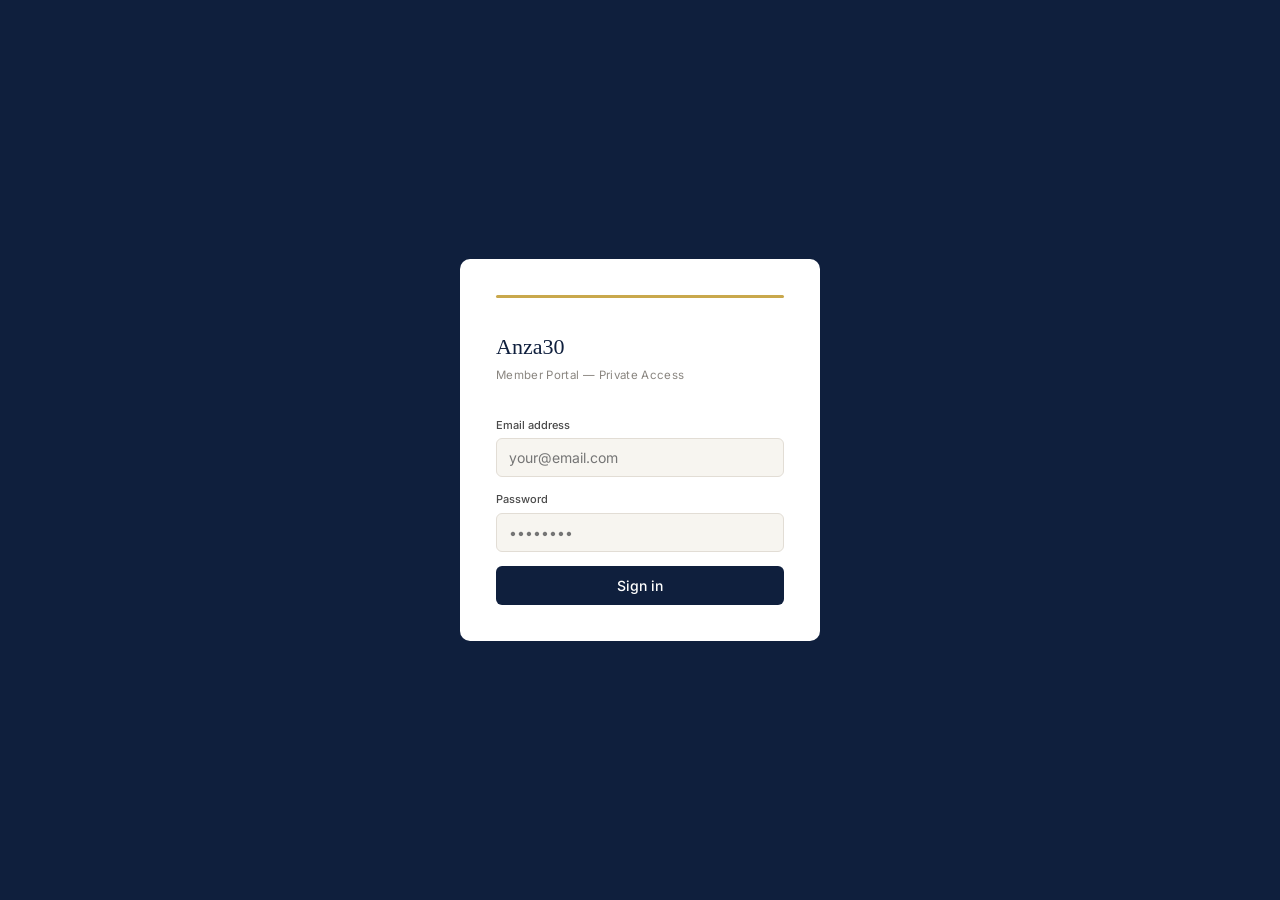
==== partnerportal/index.html @ 4557b326 "Create index.html" ====
<!DOCTYPE html>
<html lang="en">
<head>
<meta charset="UTF-8">
<meta name="viewport" content="width=device-width, initial-scale=1.0">
<title>Anza30</title>
<link rel="preconnect" href="https://fonts.googleapis.com">
<link href="https://fonts.googleapis.com/css2?family=Inter:wght@300;400;500;600&family=Georgia&display=swap" rel="stylesheet">
<style>
  :root {
    --navy: #0F1F3D; --navy-mid: #1A3460; --navy-light: #243D6E;
    --gold: #C9A84C; --gold-light: #F0E6C8;
    --off-white: #F7F5F0; --surface: #FFFFFF;
    --border: #E2DDD5; --border-strong: #C5BFB5;
    --text: #1A1A1A; --text-mid: #4A4A4A; --text-muted: #8A8680;
    --green: #2D6A4F; --green-bg: #EAF4EF;
    --red: #8B2020; --red-bg: #F9ECEC;
    --amber: #7A5C00; --amber-bg: #FBF4E0;
    --dead-bg: #F3F0F5; --dead: #5A3E6B;
    --sidebar-w: 220px;
    --radius: 10px;
  }
  *, *::before, *::after { box-sizing: border-box; margin: 0; padding: 0; }
  html { -webkit-text-size-adjust: 100%; }
  body { font-family: 'Inter', sans-serif; background: var(--off-white); color: var(--text); font-size: 13.5px; line-height: 1.5; min-height: 100vh; }

  /* LOGIN */
  #login-screen { position: fixed; inset: 0; background: var(--navy); display: flex; align-items: center; justify-content: center; z-index: 1000; padding: 20px; }
  .login-box { background: var(--surface); width: 100%; max-width: 360px; padding: 36px; border-radius: var(--radius); }
  .login-logo { font-family: 'Georgia', serif; font-size: 22px; color: var(--navy); margin-bottom: 4px; }
  .login-tagline { font-size: 11.5px; color: var(--text-muted); margin-bottom: 32px; letter-spacing: 0.03em; }
  .login-label { font-size: 11px; font-weight: 500; color: var(--text-mid); margin-bottom: 5px; display: block; }
  .login-input { width: 100%; padding: 10px 12px; border: 1px solid var(--border); background: var(--off-white); font-family: 'Inter', sans-serif; font-size: 14px; color: var(--text); margin-bottom: 14px; outline: none; border-radius: 6px; -webkit-appearance: none; }
  .login-input:focus { border-color: var(--navy); }
  .login-btn { width: 100%; padding: 11px; background: var(--navy); color: white; font-family: 'Inter', sans-serif; font-size: 14px; font-weight: 500; border: none; cursor: pointer; border-radius: 6px; -webkit-appearance: none; }
  .login-btn:disabled { opacity: 0.6; }
  .login-error { font-size: 12px; color: var(--red); margin-top: 10px; display: none; }
  .login-gold-bar { height: 3px; background: var(--gold); margin-bottom: 32px; border-radius: 2px; }
  #app { display: none; min-height: 100vh; }

  /* MOBILE TOGGLE */
  .mobile-menu-btn { display: none; background: none; border: none; cursor: pointer; padding: 6px; color: var(--navy); border-radius: 6px; -webkit-tap-highlight-color: transparent; }
  .mobile-overlay { display: none; position: fixed; inset: 0; background: rgba(0,0,0,0.45); z-index: 90; }
  .mobile-overlay.open { display: block; }

  /* SIDEBAR */
  .sidebar { position: fixed; top: 0; left: 0; bottom: 0; width: var(--sidebar-w); background: var(--navy); display: flex; flex-direction: column; z-index: 100; transition: transform 0.25s ease; overflow-y: auto; }
  .sidebar-brand { padding: 24px 20px 18px; border-bottom: 1px solid var(--navy-light); flex-shrink: 0; }
  .sidebar-brand-name { font-family: 'Georgia', serif; font-size: 18px; color: white; line-height: 1; }
  .sidebar-gold { height: 2px; background: var(--gold); margin: 10px 0 0; width: 28px; border-radius: 1px; }
  .sidebar-nav { flex: 1; padding: 12px 0; }
  .nav-section-label { font-size: 10px; font-weight: 500; color: rgba(255,255,255,0.3); padding: 10px 20px 5px; letter-spacing: 0.08em; }
  .nav-item { display: flex; align-items: center; gap: 10px; padding: 9px 20px; color: rgba(255,255,255,0.6); cursor: pointer; font-size: 13px; transition: all 0.1s; border-left: 2px solid transparent; -webkit-tap-highlight-color: transparent; }
  .nav-item:hover, .nav-item:active { color: white; background: rgba(255,255,255,0.06); }
  .nav-item.active { color: white; border-left-color: var(--gold); background: rgba(255,255,255,0.08); }
  .nav-badge { margin-left: auto; background: var(--gold); color: var(--navy); font-size: 10px; font-weight: 700; padding: 1px 6px; border-radius: 10px; }
  .sidebar-footer { padding: 14px 20px; border-top: 1px solid var(--navy-light); flex-shrink: 0; }
  .sidebar-user { font-weight: 500; color: rgba(255,255,255,0.7); margin-bottom: 2px; font-size: 12px; }
  .sidebar-since { font-size: 11px; color: rgba(255,255,255,0.3); }
  .sidebar-logout { font-size: 11px; color: rgba(255,255,255,0.3); cursor: pointer; margin-top: 8px; display: inline-block; -webkit-tap-highlight-color: transparent; }
  .sidebar-logout:hover { color: rgba(255,255,255,0.6); }

  /* MAIN */
  .main { margin-left: var(--sidebar-w); min-height: 100vh; display: flex; flex-direction: column; }
  .topbar { background: var(--surface); border-bottom: 1px solid var(--border); padding: 0 24px; height: 52px; display: flex; align-items: center; justify-content: space-between; position: sticky; top: 0; z-index: 50; }
  .topbar-left { display: flex; align-items: center; gap: 12px; }
  .topbar-title { font-size: 14px; font-weight: 500; color: var(--navy); }
  .topbar-pill { font-size: 11px; background: var(--gold-light); color: var(--amber); padding: 3px 10px; font-weight: 500; border-radius: 20px; white-space: nowrap; }
  .content { padding: 24px; flex: 1; max-width: 980px; width: 100%; }

  /* PAGES */
  .page { display: none; }
  .page.active { display: block; }
  .page-heading { font-family: 'Georgia', serif; font-size: 22px; color: var(--navy); margin-bottom: 4px; font-weight: normal; }
  .page-sub { font-size: 12px; color: var(--text-muted); margin-bottom: 22px; }
  .section-label { font-size: 11px; font-weight: 500; color: var(--text-muted); letter-spacing: 0.06em; margin-bottom: 12px; padding-bottom: 8px; border-bottom: 1px solid var(--border); }

  /* STAT GRID */
  .stat-grid { display: grid; grid-template-columns: repeat(4,1fr); gap: 1px; background: var(--border); border: 1px solid var(--border); border-radius: var(--radius); overflow: hidden; margin-bottom: 24px; }
  .stat-cell { background: var(--surface); padding: 14px 16px; }
  .stat-label { font-size: 10px; color: var(--text-muted); margin-bottom: 5px; }
  .stat-value { font-size: 20px; font-weight: 300; color: var(--navy); font-family: 'Georgia', serif; }
  .stat-value.gold { color: var(--gold); }
  .stat-value.green { color: var(--green); }

  /* ANNOUNCE */
  .announce-bar { background: var(--gold-light); border-left: 3px solid var(--gold); padding: 12px 16px; margin-bottom: 20px; display: flex; gap: 10px; align-items: flex-start; border-radius: 0 8px 8px 0; }
  .announce-dot { width: 6px; height: 6px; border-radius: 50%; background: var(--gold); flex-shrink: 0; margin-top: 5px; }
  .announce-title { font-weight: 500; font-size: 13px; color: var(--amber); }
  .announce-body { font-size: 12px; color: var(--amber); opacity: 0.85; margin-top: 2px; }

  /* DEAL CARDS */
  .deal-card { background: var(--surface); border: 1px solid var(--border); margin-bottom: 8px; border-radius: var(--radius); overflow: hidden; }
  .deal-card-header { padding: 14px 16px; display: flex; align-items: center; gap: 14px; cursor: pointer; -webkit-tap-highlight-color: transparent; }
  .deal-card-header:hover { background: var(--off-white); }
  .deal-sector-tag { font-size: 10px; font-weight: 500; background: var(--off-white); color: var(--text-muted); padding: 2px 8px; margin-bottom: 4px; display: inline-block; letter-spacing: 0.04em; border-radius: 4px; }
  .deal-name { font-family: 'Georgia', serif; font-size: 14px; color: var(--navy); margin-bottom: 2px; }
  .deal-meta { font-size: 11px; color: var(--text-muted); }
  .deal-right { margin-left: auto; display: flex; align-items: center; gap: 10px; flex-shrink: 0; }
  .deadline-tag { font-size: 11px; color: var(--amber); font-weight: 500; white-space: nowrap; }
  .status-dot { display: inline-flex; align-items: center; gap: 5px; font-size: 11px; font-weight: 500; white-space: nowrap; }
  .status-dot::before { content: ''; width: 6px; height: 6px; border-radius: 50%; display: inline-block; }
  .status-dot.open { color: var(--green); }
  .status-dot.open::before { background: var(--green); }

  /* VOTE STRIP */
  .vote-strip { padding: 8px 16px; background: var(--off-white); border-top: 1px solid var(--border); display: flex; align-items: center; gap: 12px; flex-wrap: wrap; }
  .vote-strip-verdict { display: flex; flex-direction: column; gap: 2px; flex-shrink: 0; min-width: 60px; }
  .vs-label { font-size: 11px; font-weight: 400; color: var(--text-muted); }
  .vs-label.active-green { font-weight: 700; color: var(--green); }
  .vs-label.active-red { font-weight: 700; color: var(--red); }
  .vote-strip-bar-wrap { flex: 1; min-width: 80px; }
  .vote-strip-track { height: 4px; background: var(--border); position: relative; border-radius: 2px; }
  .vote-strip-fill { position: absolute; left: 0; top: 0; bottom: 0; border-radius: 2px; }
  .vote-strip-threshold { position: absolute; top: -4px; bottom: -4px; width: 1.5px; background: var(--navy); opacity: 0.2; }
  .vote-strip-pct { font-size: 14px; font-weight: 600; font-family: 'Georgia', serif; white-space: nowrap; flex-shrink: 0; }
  .vote-strip-quorum { font-size: 11px; color: var(--text-muted); white-space: nowrap; flex-shrink: 0; text-align: right; }
  .qs-label { display: block; margin-bottom: 1px; }
  .qs-val { font-weight: 600; }

  /* DEAL EXPAND */
  .deal-expand { background: var(--off-white); border-top: 1px solid var(--border); max-height: 0; overflow: hidden; transition: max-height 0.3s ease; }
  .deal-expand.open { max-height: 900px; }
  .deal-expand-inner { padding: 16px; }
  .deal-expand-grid { display: grid; grid-template-columns: repeat(2,1fr); gap: 12px; margin-bottom: 14px; }
  .deal-field-label { font-size: 10px; color: var(--text-muted); margin-bottom: 3px; }
  .deal-field-value { font-size: 12.5px; font-weight: 500; color: var(--navy); }

  /* INLINE VOTE */
  .inline-vote { background: var(--surface); border: 1px solid var(--border); border-radius: 8px; padding: 14px 16px; margin-bottom: 12px; }
  .inline-vote-title { font-size: 11px; font-weight: 500; color: var(--text-muted); margin-bottom: 10px; }
  .vblocks { display: flex; gap: 2px; margin-bottom: 12px; }
  .vblock { flex: 1; padding: 8px 4px; text-align: center; background: var(--off-white); border-radius: 6px; }
  .vblock-num { font-family: 'Georgia', serif; font-size: 20px; font-weight: normal; line-height: 1; margin-bottom: 3px; }
  .vblock-num.invest { color: var(--green); }
  .vblock-num.pass { color: var(--red); }
  .vblock-num.abstain { color: var(--text-muted); }
  .vblock-label { font-size: 10px; color: var(--text-muted); }
  .prog-row { display: flex; align-items: center; gap: 8px; margin-bottom: 5px; }
  .prog-label { font-size: 11px; color: var(--text-muted); width: 44px; }
  .prog-track { flex: 1; height: 3px; background: var(--border); border-radius: 2px; }
  .prog-fill { height: 100%; border-radius: 2px; }
  .prog-fill.i { background: var(--green); }
  .prog-fill.p { background: var(--red); }
  .prog-fill.a { background: var(--border-strong); }
  .prog-pct { font-size: 11px; color: var(--text-mid); width: 30px; text-align: right; }
  .quorum-bar { margin-top: 10px; padding: 8px 12px; font-size: 11.5px; font-weight: 500; border-radius: 6px; }
  .quorum-bar.pass { background: var(--green-bg); color: var(--green); }
  .quorum-bar.fail { background: var(--amber-bg); color: var(--amber); }

  /* BUTTONS */
  .deal-actions { display: flex; gap: 8px; flex-wrap: wrap; }
  .btn { padding: 8px 16px; font-family: 'Inter', sans-serif; font-size: 12px; font-weight: 500; cursor: pointer; border: none; transition: opacity 0.15s; text-decoration: none; display: inline-flex; align-items: center; border-radius: 6px; -webkit-tap-highlight-color: transparent; }
  .btn:hover { opacity: 0.82; }
  .btn-primary { background: var(--navy); color: white; }
  .btn-gold { background: var(--gold); color: var(--navy); }
  .btn-outline { background: transparent; color: var(--navy); border: 1px solid var(--border-strong); }
  .btn-sm { padding: 5px 10px; font-size: 11px; }

  /* DATA TABLE */
  .table-wrap { overflow-x: auto; -webkit-overflow-scrolling: touch; border-radius: var(--radius); }
  .data-table { width: 100%; border-collapse: collapse; background: var(--surface); }
  .data-table th { text-align: left; font-size: 10px; font-weight: 500; color: var(--text-muted); padding: 10px 12px; border-bottom: 2px solid var(--navy); white-space: nowrap; }
  .data-table td { padding: 10px 12px; border-bottom: 1px solid var(--border); font-size: 12px; color: var(--text); vertical-align: middle; }
  .data-table tr:last-child td { border-bottom: none; }
  .data-table tr:hover td { background: var(--off-white); }
  .data-table .num { font-family: 'Georgia', serif; }
  .tag { display: inline-block; font-size: 10px; font-weight: 500; padding: 2px 8px; border-radius: 20px; }
  .tag-active { background: var(--green-bg); color: var(--green); }
  .tag-exited { background: var(--off-white); color: var(--text-muted); }
  .tag-dead { background: var(--dead-bg); color: var(--dead); }
  .tag-invested { background: var(--green-bg); color: var(--green); }
  .tag-passed { background: var(--off-white); color: var(--text-muted); }

  /* PORTFOLIO */
  .port-grid { display: flex; flex-direction: column; gap: 10px; }
  .port-card { background: var(--surface); border: 1px solid var(--border); border-radius: var(--radius); overflow: hidden; }
  .port-card-header { padding: 16px 20px 12px; display: flex; align-items: flex-start; gap: 14px; border-bottom: 1px solid var(--border); }
  .port-logo { width: 40px; height: 40px; border-radius: 8px; border: 1px solid var(--border); overflow: hidden; display: flex; align-items: center; justify-content: center; flex-shrink: 0; background: var(--off-white); }
  .port-logo img { width: 100%; height: 100%; object-fit: contain; }
  .port-logo-fallback { font-family: 'Georgia', serif; font-size: 15px; color: var(--navy); }
  .port-header-info { flex: 1; min-width: 0; }
  .port-company-name { font-family: 'Georgia', serif; font-size: 16px; color: var(--navy); margin-bottom: 2px; font-weight: normal; }
  .port-company-sub { font-size: 11px; color: var(--text-muted); }
  .port-header-right { text-align: right; flex-shrink: 0; }
  .port-moic { font-family: 'Georgia', serif; font-size: 20px; color: var(--green); line-height: 1; margin-bottom: 2px; }
  .port-moic-label { font-size: 10px; color: var(--text-muted); }
  .port-metrics { display: grid; grid-template-columns: repeat(4,1fr); gap: 1px; background: var(--border); border-bottom: 1px solid var(--border); }
  .port-metric { background: var(--surface); padding: 10px 14px; }
  .port-metric-label { font-size: 10px; color: var(--text-muted); margin-bottom: 3px; }
  .port-metric-value { font-size: 13px; font-weight: 500; color: var(--navy); font-family: 'Georgia', serif; }
  .port-metric-value.pos { color: var(--green); }
  .port-update { padding: 10px 20px; font-size: 12px; color: var(--text-mid); line-height: 1.6; display: flex; align-items: center; justify-content: space-between; gap: 12px; flex-wrap: wrap; }
  .port-update-text strong { color: var(--navy); font-size: 11px; letter-spacing: 0.04em; margin-right: 6px; }
  .port-docs { padding: 8px 20px 12px; display: flex; gap: 8px; flex-wrap: wrap; border-top: 1px solid var(--border); }

  /* ARCHIVE */
  .arch-month-label { font-size: 11px; font-weight: 500; color: var(--text-muted); letter-spacing: 0.05em; padding: 10px 0 6px; margin-top: 18px; border-bottom: 1px solid var(--border); margin-bottom: 6px; }
  .arch-month-label:first-child { margin-top: 0; }

  /* ── PARTNERS ── */
  .p-sort-bar { display: flex; align-items: center; gap: 8px; margin-bottom: 16px; flex-wrap: wrap; }
  .p-sort-label { font-size: 12px; color: var(--text-muted); margin-right: 2px; }
  .p-sort-btn { font-size: 12px; padding: 5px 16px; border-radius: 20px; border: 1px solid var(--border-strong); background: var(--surface); color: var(--text-muted); cursor: pointer; transition: all 0.12s; font-family: 'Inter', sans-serif; }
  .p-sort-btn.on { background: var(--navy); color: var(--gold); border-color: var(--navy); font-weight: 500; }
  .p-grid { display: grid; grid-template-columns: repeat(3,1fr); gap: 8px; }
  .p-card { background: var(--surface); border: 1px solid var(--border); border-radius: var(--radius); padding: 16px 14px; cursor: pointer; transition: border-color 0.12s; }
  .p-card:hover { border-color: var(--border-strong); }
  .p-card.open { border-color: var(--navy); }
  .p-ini { width: 36px; height: 36px; border-radius: 8px; background: var(--navy); color: var(--gold); font-size: 12px; font-weight: 500; display: flex; align-items: center; justify-content: center; margin-bottom: 10px; font-family: 'Georgia', serif; }
  .p-name { font-size: 13px; font-weight: 600; color: var(--navy); line-height: 1.25; margin-bottom: 3px; font-family: 'Georgia', serif; }
  .p-loc { font-size: 11px; color: var(--text-muted); margin-bottom: 4px; }
  .p-bg { font-size: 11px; color: var(--text-mid); line-height: 1.35; display: -webkit-box; -webkit-line-clamp: 2; -webkit-box-orient: vertical; overflow: hidden; }
  .p-detail { display: none; margin-top: 12px; padding-top: 12px; border-top: 1px solid var(--border); }
  .p-card.open .p-detail { display: block; }
  .p-row { display: flex; gap: 8px; margin-bottom: 5px; align-items: baseline; }
  .p-dlabel { font-size: 10.5px; color: var(--text-muted); min-width: 62px; flex-shrink: 0; }
  .p-dval { font-size: 12px; color: var(--text-mid); word-break: break-word; }
  .p-dval a { color: var(--navy); text-decoration: none; }
  .p-dval a:hover { text-decoration: underline; }
  .partners-grid { display: grid; grid-template-columns: repeat(3,1fr); gap: 10px; }
  .partner-card {
    background: var(--surface);
    border: 1px solid var(--border);
    border-radius: var(--radius);
    padding: 16px;
    cursor: pointer;
    transition: border-color 0.15s, box-shadow 0.15s;
    -webkit-tap-highlight-color: transparent;
    position: relative;
  }
  .partner-card:hover { border-color: var(--border-strong); box-shadow: 0 2px 8px rgba(0,0,0,0.06); }
  .partner-card-initials {
    width: 36px; height: 36px; border-radius: 8px;
    background: var(--navy); color: white;
    font-family: 'Georgia', serif; font-size: 13px;
    display: flex; align-items: center; justify-content: center;
    margin-bottom: 10px;
  }
  .partner-card-name { font-size: 12.5px; font-weight: 600; color: var(--navy); margin-bottom: 3px; font-family: 'Georgia', serif; line-height: 1.2; }
  .partner-card-location { font-size: 11px; color: var(--text-muted); margin-bottom: 4px; }
  .partner-card-bg { font-size: 11px; color: var(--text-mid); line-height: 1.4; display: -webkit-box; -webkit-line-clamp: 2; -webkit-box-orient: vertical; overflow: hidden; }

  /* Partner modal overlay */
  .partner-modal-overlay {
    display: none; position: fixed; inset: 0;
    background: rgba(0,0,0,0.5); z-index: 200;
    align-items: center; justify-content: center;
    padding: 20px;
  }
  .partner-modal-overlay.open { display: flex; }
  .partner-modal {
    background: var(--surface);
    border-radius: 14px;
    width: 100%; max-width: 440px;
    max-height: 90vh; overflow-y: auto;
    box-shadow: 0 20px 60px rgba(0,0,0,0.25);
    animation: modalIn 0.2s ease;
  }
  @keyframes modalIn {
    from { opacity: 0; transform: scale(0.95) translateY(10px); }
    to   { opacity: 1; transform: scale(1) translateY(0); }
  }
  .partner-modal-header {
    padding: 20px 20px 16px;
    border-bottom: 1px solid var(--border);
    display: flex; align-items: flex-start; justify-content: space-between; gap: 12px;
  }
  .partner-modal-initials {
    width: 44px; height: 44px; border-radius: 10px;
    background: var(--navy); color: white;
    font-family: 'Georgia', serif; font-size: 16px;
    display: flex; align-items: center; justify-content: center;
    flex-shrink: 0;
  }
  .partner-modal-name { font-family: 'Georgia', serif; font-size: 18px; color: var(--navy); margin-bottom: 2px; font-weight: normal; }
  .partner-modal-sub { font-size: 12px; color: var(--text-muted); }
  .partner-modal-close {
    width: 30px; height: 30px; border-radius: 50%;
    background: var(--off-white); border: none; cursor: pointer;
    font-size: 16px; color: var(--text-muted);
    display: flex; align-items: center; justify-content: center;
    flex-shrink: 0; -webkit-tap-highlight-color: transparent;
  }
  .partner-modal-body { padding: 16px 20px; display: flex; flex-direction: column; gap: 10px; }
  .partner-modal-field { display: flex; gap: 10px; align-items: flex-start; }
  .partner-modal-label { font-size: 10.5px; color: var(--text-muted); min-width: 80px; padding-top: 1px; }
  .partner-modal-value { font-size: 13px; color: var(--text-mid); flex: 1; word-break: break-word; }

  /* FINANCES */
  .fin-summary { display: grid; grid-template-columns: repeat(2,1fr); gap: 1px; background: var(--border); border: 1px solid var(--border); border-radius: var(--radius); overflow: hidden; margin-bottom: 20px; }
  .fin-cell { background: var(--surface); padding: 14px 18px; display: flex; justify-content: space-between; align-items: baseline; }
  .fin-cell-label { font-size: 12px; color: var(--text-muted); }
  .fin-cell-value { font-family: 'Georgia', serif; font-size: 17px; color: var(--navy); }

  /* KNOWLEDGE HUB */
  .kb-filters { display: flex; gap: 8px; flex-wrap: wrap; margin-bottom: 16px; }
  .kb-filter-btn {
    padding: 5px 14px; font-family: 'Inter', sans-serif; font-size: 12px;
    border: 1px solid var(--border); background: var(--surface);
    color: var(--text-muted); border-radius: 20px; cursor: pointer;
    transition: all 0.15s; -webkit-tap-highlight-color: transparent;
  }
  .kb-filter-btn.active { background: var(--navy); color: white; border-color: var(--navy); }
  .kb-grid { display: grid; grid-template-columns: repeat(3,1fr); gap: 10px; }
  .kb-card {
    background: var(--surface); border: 1px solid var(--border);
    border-radius: var(--radius); overflow: hidden;
    text-decoration: none; display: flex; flex-direction: column;
    transition: border-color 0.15s, box-shadow 0.15s;
  }
  .kb-card:hover { border-color: var(--border-strong); box-shadow: 0 2px 8px rgba(0,0,0,0.06); }
  .kb-card-body { padding: 14px 16px; flex: 1; }
  .kb-card-type { font-size: 10px; font-weight: 600; color: var(--text-muted); letter-spacing: 0.06em; margin-bottom: 6px; }
  .kb-card-title { font-size: 13px; font-weight: 500; color: var(--navy); line-height: 1.35; margin-bottom: 6px; }
  .kb-card-desc { font-size: 11.5px; color: var(--text-muted); line-height: 1.45; display: -webkit-box; -webkit-line-clamp: 3; -webkit-box-orient: vertical; overflow: hidden; }
  .kb-card-footer { padding: 8px 16px; border-top: 1px solid var(--border); display: flex; align-items: center; justify-content: space-between; }
  .kb-card-date { font-size: 10.5px; color: var(--text-muted); }
  .kb-card-arrow { font-size: 14px; color: var(--navy); }
  .kb-type-pill { display: inline-block; font-size: 10px; font-weight: 500; padding: 1px 7px; border-radius: 20px; margin-bottom: 8px; }
  .kb-type-Article { background: #E8EFF8; color: #1B3A6B; }
  .kb-type-Podcast { background: #F0E6C8; color: #7A5C00; }
  .kb-type-Tool    { background: #EAF4EF; color: #2D6A4F; }
  .kb-type-Video   { background: #F9ECEC; color: #8B2020; }
  .kb-type-Report  { background: #F3F0F5; color: #5A3E6B; }
  .kb-type-Screenshot { background: #E8EFF8; color: #1B3A6B; }
  .kb-empty { font-size: 12px; color: var(--text-muted); padding: 20px 0; }

  /* MISC */
  .note-block { background: var(--amber-bg); border-left: 3px solid var(--gold); padding: 10px 14px; font-size: 12px; color: var(--amber); margin-bottom: 16px; border-radius: 0 6px 6px 0; }
  .sheet-embed-label { font-size: 10.5px; color: var(--text-muted); margin-bottom: 8px; display: flex; align-items: center; gap: 6px; }
  .live-dot { width: 5px; height: 5px; border-radius: 50%; background: var(--green); display: inline-block; }
  hr.divider { border: none; border-top: 1px solid var(--border); margin: 20px 0; }

  /* RESPONSIVE */
  @media (max-width: 900px) {
    .partners-grid { grid-template-columns: repeat(2,1fr); }
    .p-grid { grid-template-columns: repeat(2,1fr); }
    .kb-grid { grid-template-columns: repeat(2,1fr); }
  }
  @media (max-width: 768px) {
    :root { --sidebar-w: 0px; }
    .sidebar { transform: translateX(-220px); width: 220px; }
    .sidebar.open { transform: translateX(0); }
    .main { margin-left: 0; }
    .mobile-menu-btn { display: flex; }
    .stat-grid { grid-template-columns: repeat(2,1fr); }
    .deal-expand-grid { grid-template-columns: 1fr; }
    .port-metrics { grid-template-columns: repeat(2,1fr); }
    .fin-summary { grid-template-columns: 1fr; }
    .partners-grid { grid-template-columns: repeat(2,1fr); }
    .p-grid { grid-template-columns: repeat(2,1fr); }
    .kb-grid { grid-template-columns: repeat(2,1fr); }
    .content { padding: 16px; }
    .topbar { padding: 0 16px; }
    .deal-right { flex-direction: column; align-items: flex-end; gap: 4px; }
    .port-card-header { gap: 10px; }
  }
  @media (max-width: 480px) {
    .stat-grid { grid-template-columns: repeat(2,1fr); }
    .partners-grid { grid-template-columns: 1fr; }
    .p-grid { grid-template-columns: 1fr; }
    .kb-grid { grid-template-columns: 1fr; }
    .deal-actions { flex-direction: column; }
    .deal-actions .btn { text-align: center; justify-content: center; }
    .partner-modal { max-width: 100%; margin: 0; border-radius: 14px 14px 0 0; }
    .partner-modal-overlay { align-items: flex-end; padding: 0; }
    .vblocks { gap: 1px; }
  }
</style>
</head>
<body>

<!-- LOGIN -->
<div id="login-screen">
  <div class="login-box">
    <div class="login-gold-bar"></div>
    <div class="login-logo">Anza30</div>
    <div class="login-tagline">Member Portal — Private Access</div>
    <label class="login-label">Email address</label>
    <input class="login-input" id="login-email" type="email" placeholder="your@email.com" autocomplete="email">
    <label class="login-label">Password</label>
    <input class="login-input" id="login-pass" type="password" placeholder="••••••••" autocomplete="current-password">
    <button class="login-btn" onclick="doLogin()">Sign in</button>
    <div class="login-error" id="login-error">Incorrect email or password.</div>
  </div>
</div>

<!-- APP -->
<div id="app">
  <div class="mobile-overlay" id="mobile-overlay" onclick="toggleSidebar()"></div>
  <nav class="sidebar" id="sidebar">
    <div class="sidebar-brand">
      <div class="sidebar-brand-name">anza30</div>
      <div class="sidebar-gold"></div>
    </div>
    <div class="sidebar-nav">
      <div class="nav-section-label">Overview</div>
      <div class="nav-item active" onclick="showPage('home',this)">
        <svg width="14" height="14" viewBox="0 0 16 16" fill="currentColor"><path d="M8 1.5L1 7h2v7h4v-4h2v4h4V7h2L8 1.5z"/></svg>
        Home
      </div>
      <div class="nav-section-label">Deals</div>
      <div class="nav-item" onclick="showPage('deals',this)">
        <svg width="14" height="14" viewBox="0 0 16 16" fill="currentColor"><path d="M2 2h12v12H2V2zm1 1v10h10V3H3zm2 2h6v1H5V5zm0 2h6v1H5V7zm0 2h4v1H5V9z"/></svg>
        Live Deals
        <span class="nav-badge"></span>
      </div>
      <div class="nav-item" onclick="showPage('archive',this)">
        <svg width="14" height="14" viewBox="0 0 16 16" fill="currentColor"><path d="M2 3h12v2H2V3zm1 3h10v8H3V6zm2 2v1h6V8H5zm0 2v1h4v-1H5z"/></svg>
        Archive
      </div>
      <div class="nav-section-label">Fund</div>
      <div class="nav-item" onclick="showPage('portfolio',this)">
        <svg width="14" height="14" viewBox="0 0 16 16" fill="currentColor"><path d="M1 11l4-4 3 3 4-5 3 2v4H1v-1zm0-8h14v1H1V3z"/></svg>
        Portfolio
      </div>

      <div class="nav-item" onclick="showPage('partners',this)">
        <svg width="14" height="14" viewBox="0 0 16 16" fill="currentColor"><path d="M8 8a3 3 0 100-6 3 3 0 000 6zm-5 6s-1 0-1-1 1-4 6-4 6 3 6 4-1 1-1 1H3z"/></svg>
        Partners
      </div>

      <div class="nav-section-label">Resources</div>
      <div class="nav-item" onclick="showPage('knowledge',this)">
        <svg width="14" height="14" viewBox="0 0 16 16" fill="currentColor"><path d="M2 2h12v1H2V2zm0 3h12v1H2V5zm0 3h8v1H2V8zm0 3h10v1H2v-1zM11 8l4 3-4 3V8z"/></svg>
        Knowledge Hub
      </div>
    </div>
    <div class="sidebar-footer">
      <div class="sidebar-user" id="sidebar-username">—</div>
      <div class="sidebar-since">Partner since 2026</div>
      <span class="sidebar-logout" onclick="doLogout()">Sign out</span>
    </div>
  </nav>

  <div class="main">
    <div class="topbar">
      <div class="topbar-left">
        <button class="mobile-menu-btn" onclick="toggleSidebar()" aria-label="Menu">
          <svg width="20" height="20" viewBox="0 0 20 20" fill="currentColor"><rect y="3" width="20" height="2"/><rect y="9" width="20" height="2"/><rect y="15" width="20" height="2"/></svg>
        </button>
        <div class="topbar-title" id="topbar-title">Home</div>
      </div>
      <span class="topbar-pill" id="topbar-pill">— votes open</span>
    </div>

    <div class="content">

      <!-- HOME -->
      <div class="page active" id="page-home">
        <div class="page-heading">Welcome back</div>
        <div class="page-sub" id="home-sub">anza30</div>

        <div class="stat-grid">
          <div class="stat-cell"><div class="stat-label">Active deals</div><div class="stat-value gold" id="stat-active-deals">—</div></div>
          <div class="stat-cell"><div class="stat-label">Portfolio companies</div><div class="stat-value" id="stat-portfolio-count">—</div></div>
          <div class="stat-cell"><div class="stat-label">Capital deployed</div><div class="stat-value" id="stat-capital">—</div></div>
          <div class="stat-cell"><div class="stat-label">Portfolio MOIC</div><div class="stat-value green" id="stat-moic">—</div></div>
        </div>

        <div class="section-label">Open votes</div>
        <div id="home-deals-container">
          <div style="font-size:12px;color:var(--text-muted);padding:16px 0;">Loading deals...</div>
        </div>
      </div>

      <!-- LIVE DEALS -->
      <div class="page" id="page-deals">
        <div class="page-heading">Live Deals</div>
        <div class="page-sub">Active opportunities under review · expand each deal to vote</div>

        <div style="background:var(--surface);border:1px solid var(--border);border-radius:var(--radius);padding:14px 18px;margin-bottom:20px;">
          <div style="font-size:11px;font-weight:500;color:var(--text-muted);letter-spacing:0.05em;margin-bottom:10px;">DEAL INTAKE PROCESS</div>
          <div style="display:flex;align-items:center;gap:10px;flex-wrap:wrap;">
            <a href="REPLACE_WITH_QUALIFYING_QUESTIONNAIRE_URL" target="_blank" class="btn btn-primary">
              Step 1 — Qualifying questionnaire
            </a>
            <div style="display:flex;align-items:center;gap:6px;color:var(--text-muted);font-size:12px;flex-shrink:0;">
              <svg width="16" height="16" viewBox="0 0 16 16" fill="currentColor" style="flex-shrink:0"><path d="M6 3l5 5-5 5V3z"/></svg>
              Must pass Step 1 to proceed
              <svg width="16" height="16" viewBox="0 0 16 16" fill="currentColor" style="flex-shrink:0"><path d="M6 3l5 5-5 5V3z"/></svg>
            </div>
            <a href="https://tally.so/r/VLr2EE" target="_blank" class="btn btn-outline">
              Step 2 — Due Diligence questionnaire
            </a>
          </div>
          <div style="font-size:11px;color:var(--text-muted);margin-top:8px;">Both can be submitted simultaneously — Step 2 is only reviewed if Step 1 is approved.</div>
        </div>

        <div class="note-block">
          Deal materials are stored in Google Drive. Use the Pitch Deck and DD Report buttons to open each file directly — you'll need your club Gmail. All deal discussion happens on WhatsApp.
        </div>
        <div class="section-label">Currently voting</div>
        <div id="deals-page-container">
          <div style="font-size:12px;color:var(--text-muted);padding:16px 0;">Loading deals...</div>
        </div>
      </div>

      <!-- ARCHIVE -->
      <div class="page" id="page-archive">
        <div class="page-heading">Deal Archive</div>
        <div class="page-sub">All reviewed deals · voting summary · materials in Drive</div>
        <div id="archive-container">
          <div style="font-size:12px;color:var(--text-muted);padding:16px 0;">Loading archive...</div>
        </div>
      </div>

      <!-- PORTFOLIO -->
      <div class="page" id="page-portfolio">
        <div style="display:flex;align-items:flex-start;justify-content:space-between;margin-bottom:4px;flex-wrap:wrap;gap:10px;">
          <div class="page-heading">Portfolio</div>
          <a href="https://docs.google.com/spreadsheets/d/1CHjFlxosvtSI1OLWdD8tnXp_VWDxS7GwU8ePvgExtFk/edit#gid=0" target="_blank" class="btn btn-outline" style="margin-top:4px;">Finances ↗</a>
        </div>
        <div class="page-sub">Active investments · NAV and MOIC are manager estimates, not marked valuations</div>
        <div id="portfolio-container">
          <div style="font-size:12px;color:var(--text-muted);padding:16px 0;">Loading portfolio...</div>
        </div>
      </div>

      <!-- FINANCES -->

      <!-- PARTNERS -->
      <!-- PARTNER MODAL -->
      <div class="partner-modal-overlay" id="partner-modal-overlay" onclick="closePartnerModal(event)">
        <div class="partner-modal" id="partner-modal">
          <div class="partner-modal-header">
            <div style="display:flex;gap:12px;align-items:flex-start;flex:1;">
              <div class="partner-modal-initials" id="modal-initials">—</div>
              <div>
                <div class="partner-modal-name" id="modal-name">—</div>
                <div class="partner-modal-sub" id="modal-sub">—</div>
              </div>
            </div>
            <button class="partner-modal-close" onclick="closePartnerModal()">✕</button>
          </div>
          <div class="partner-modal-body" id="modal-body"></div>
        </div>
      </div>

      <div class="page" id="page-partners">
        <div class="page-heading">Partners</div>
        <div class="page-sub" id="partners-sub">anza30 · founded 2026</div>
        <div class="p-sort-bar">
          <span class="p-sort-label">Sort by</span>
          <button class="p-sort-btn on" id="psort-name" onclick="sortPartners('name',this)">Name</button>
          <button class="p-sort-btn" id="psort-city" onclick="sortPartners('city',this)">City</button>
        </div>
        <div class="p-grid" id="partners-grid"></div>
      </div>

      <!-- KNOWLEDGE HUB -->
      <div class="page" id="page-knowledge">
        <div class="page-heading">Knowledge Hub</div>
        <div class="page-sub">Curated resources · articles, podcasts, tools and inspiration</div>
        <div class="kb-filters" id="kb-filters">
          <button class="kb-filter-btn active" onclick="filterKB('All',this)">All</button>
        </div>
        <div class="kb-grid" id="kb-grid">
          <div class="kb-empty">Loading resources...</div>
        </div>
      </div>

    </div>
  </div>
</div>

<script>
// ══════════════════════════════════════════════
// APPS SCRIPT ENDPOINTS
// ══════════════════════════════════════════════
const APPS_SCRIPT_URL   = 'https://script.google.com/macros/s/AKfycbzhxccXLFnjVjuSUudqC2e98AzMswCbnm4ZbQRC9hjJasfheWT9-32I9LDwP4D12w5_/exec';
const PORTFOLIO_URL     = 'https://script.google.com/macros/s/AKfycby8QLZ01uvFXcMBKjo7jAHAoHPjOlSl01UGl6-DF4ZPSNmQelRk53HST1ZPc8VLyC_Ecw/exec';
const DIRECTORY_URL     = 'https://script.google.com/macros/s/AKfycbyclOZjOdBr-Ot7g81_TnxqnkO-Cb2FgoP_jMx4zkiIAUD7CGpUG_rozHnEhE-ei-POXQ/exec';

// Partners count comes from the Directory sheet (rows with an Email). No hardcoded number.
function totalPartners() { return PARTNERS.filter(p => p['Email']).length; }
const QUORUM_PCT     = 0.5;
const PASS_PCT       = 0.66;

// ══════════════════════════════════════════════
// STATE
// ══════════════════════════════════════════════
let currentUser = null;   // full partner object from Sheet
let PARTNERS    = [];     // all partners loaded from Directory Sheet
let DEALS       = [];

// ══════════════════════════════════════════════
// NAME HELPERS
// ══════════════════════════════════════════════
const DISPLAY_NAMES = {
  'oscar.toca@gmail.com':          'Oscar de Toca',
  'jaimedeartinano@gmail.com':     'Jaime de Artiñano',
  'alvartingut@gmail.com':         'Álvaro de Artiñano',
  'ivanderamon@theconvexity.com':  'Ivan de Ramon',
  'nachovazquezn@gmail.com':       'Nacho Vázquez',
  'ngalianaruizdeadana@gmail.com': 'Nacho Galiana',
  'quiquevives1999@gmail.com':         'Quique Vives',
  'ad4026@columbia.edu':           'Alex de Diego',
};

function shortName(p) {
  // p is a Sheet row object: {Email, FirstName, LastName, ...}
  const email = (p['Email'] || '').toLowerCase();
  if (DISPLAY_NAMES[email]) return DISPLAY_NAMES[email];
  const first = p['FirstName'] || '';
  const last  = (p['LastName'] || '').split(' ');
  if (['de','del'].includes((last[0] || '').toLowerCase()) && last[1]) {
    return first + ' ' + last[0] + ' ' + last[1];
  }
  return first + ' ' + (last[0] || '');
}

// ══════════════════════════════════════════════
// LOGIN — authenticates against Directory Sheet
// ══════════════════════════════════════════════
async function doLogin() {
  const emailInput = document.getElementById('login-email').value.trim().toLowerCase();
  const passInput  = document.getElementById('login-pass').value;
  const btn        = document.querySelector('.login-btn');
  const err        = document.getElementById('login-error');

  btn.textContent = 'Signing in...';
  btn.disabled = true;
  err.style.display = 'none';

  try {
    // Credentials are checked inside the Directory Apps Script. The browser never receives passwords.
    const res  = await fetch(DIRECTORY_URL, {
      method: 'POST',
      body: JSON.stringify({ email: emailInput, pass: passInput })
    });
    const json = await res.json();

    if (json.ok) {
      currentUser = json.user;
      PARTNERS    = json.data || [];
      try { sessionStorage.setItem('anza30-session', JSON.stringify({ user: currentUser, partners: PARTNERS })); } catch(e) {}
      showApp();
    } else {
      err.style.display = 'block';
      err.textContent = 'Incorrect email or password.';
      setTimeout(() => err.style.display = 'none', 3000);
    }
  } catch(e) {
    err.style.display = 'block';
    err.textContent = 'Could not connect. Check your internet connection.';
    setTimeout(() => err.style.display = 'none', 4000);
    console.warn('Login error:', e);
  }

  btn.textContent = 'Sign in';
  btn.disabled = false;
}

function showApp() {
  document.getElementById('login-screen').style.display = 'none';
  document.getElementById('app').style.display = 'flex';
  document.getElementById('sidebar-username').textContent = _shortName(currentUser);
  buildPartners();
  loadDeals();
  loadPortfolio();
  loadKnowledge();
}

function doLogout() {
  try { sessionStorage.removeItem('anza30-session'); } catch(e) {}
  currentUser = null;
  PARTNERS = [];
  document.getElementById('login-screen').style.display = 'flex';
  document.getElementById('app').style.display = 'none';
  document.getElementById('login-email').value = '';
  document.getElementById('login-pass').value = '';
}

['login-email','login-pass'].forEach(id => {
  document.getElementById(id).addEventListener('keydown', e => {
    if (e.key === 'Enter') doLogin();
  });
});

// ══════════════════════════════════════════════
// NAV
// ══════════════════════════════════════════════
const pageTitles = {
  home:'Home', deals:'Live Deals', archive:'Deal Archive',
  portfolio:'Portfolio', partners:'Partners',
  knowledge:'Knowledge Hub'
};

function toggleSidebar() {
  document.getElementById('sidebar').classList.toggle('open');
  document.getElementById('mobile-overlay').classList.toggle('open');
}

function showPage(id, el) {
  document.querySelectorAll('.page').forEach(p => p.classList.remove('active'));
  document.querySelectorAll('.nav-item').forEach(n => n.classList.remove('active'));
  document.getElementById('page-' + id).classList.add('active');
  el.classList.add('active');
  document.getElementById('topbar-title').textContent = pageTitles[id] || id;
  window.scrollTo(0,0);
  if (window.innerWidth <= 768) {
    document.getElementById('sidebar').classList.remove('open');
    document.getElementById('mobile-overlay').classList.remove('open');
  }
}

// ══════════════════════════════════════════════
// DEAL EXPAND
// ══════════════════════════════════════════════
function toggleExpand(id) {
  const el = document.getElementById(id);
  if (el) el.classList.toggle('open');
}

// ══════════════════════════════════════════════
// DEALS ENGINE
// ══════════════════════════════════════════════
function fmtMoney(n) {
  if (!n && n !== 0) return '—';
  return '$' + Number(n).toLocaleString('en-US');
}

function fmtDate(raw) {
  if (!raw) return '—';
  const d = new Date(raw);
  if (isNaN(d)) return raw;
  return d.toLocaleDateString('en-GB', { day: 'numeric', month: 'short', year: 'numeric' });
}

function daysLeft(raw) {
  if (!raw) return '';
  const d = new Date(raw);
  const diff = Math.ceil((d - Date.now()) / 86400000);
  if (diff < 0) return 'Closed';
  if (diff === 0) return 'Closes today';
  return diff + ' day' + (diff === 1 ? '' : 's') + ' left';
}

function buildVoteStrip(invest, pass, abstain) {
  const decisive   = invest + pass;
  const pct        = decisive > 0 ? Math.round(invest / decisive * 100) : 0;
  const totalVoted = invest + pass + abstain;
  const quorumNeeded = Math.ceil(totalPartners() * QUORUM_PCT);
  const quorumMet  = totalVoted >= quorumNeeded;
  const passing    = pct >= PASS_PCT * 100;
  const barColor   = passing ? 'var(--green)' : quorumMet ? 'var(--red)' : 'var(--amber)';
  const pctColor   = passing ? 'var(--green)' : quorumMet ? 'var(--red)' : 'var(--amber)';
  const quorumVal  = quorumMet
    ? '<span class="qs-val" style="color:var(--green)">Met ✓</span>'
    : '<span class="qs-val" style="color:var(--amber)">' + (quorumNeeded - totalVoted) + ' needed</span>';
  return `
    <div class="vote-strip">
      <div class="vote-strip-verdict">
        <span class="${passing ? 'vs-label active-green' : 'vs-label'}">Approved</span>
        <span class="${!passing && quorumMet ? 'vs-label active-red' : 'vs-label'}">Denied</span>
      </div>
      <div class="vote-strip-bar-wrap">
        <div class="vote-strip-track">
          <div class="vote-strip-fill" style="width:${pct}%;background:${barColor}"></div>
          <div class="vote-strip-threshold" style="left:${PASS_PCT * 100}%"></div>
        </div>
      </div>
      <div class="vote-strip-pct" style="color:${pctColor}">${pct}%</div>
      <div class="vote-strip-quorum">
        <span class="qs-label">Quorum</span>${quorumVal}
      </div>
    </div>`;
}

function buildInlineVote(invest, pass, abstain) {
  const decisive   = invest + pass;
  const investPct  = decisive > 0 ? Math.round(invest / decisive * 100) : 0;
  const passPct    = decisive > 0 ? Math.round(pass   / decisive * 100) : 0;
  const totalVoted = invest + pass + abstain;
  const quorumNeeded = Math.ceil(totalPartners() * QUORUM_PCT);
  const quorumMet  = totalVoted >= quorumNeeded;
  const passing    = investPct >= PASS_PCT * 100;
  const quorumBar  = quorumMet && passing
    ? `<div class="quorum-bar pass">✓ On track to pass — invest at ${investPct}% of decisive votes (threshold: ${Math.round(PASS_PCT * 100)}%)</div>`
    : quorumMet
    ? `<div class="quorum-bar fail">✗ Quorum met but failing — invest at ${investPct}% (threshold: ${Math.round(PASS_PCT * 100)}%)</div>`
    : `<div class="quorum-bar fail">⏳ Quorum not yet met — ${quorumNeeded - totalVoted} more vote${quorumNeeded - totalVoted === 1 ? '' : 's'} needed (${totalVoted}/${totalPartners()})</div>`;
  return `
    <div class="inline-vote">
      <div class="inline-vote-title">Live voting — ${totalVoted} of ${totalPartners()} partners voted${quorumMet ? ' · quorum reached' : ''}</div>
      <div class="vblocks">
        <div class="vblock"><div class="vblock-num invest">${invest}</div><div class="vblock-label">Invest</div></div>
        <div class="vblock"><div class="vblock-num pass">${pass}</div><div class="vblock-label">Pass</div></div>
        <div class="vblock"><div class="vblock-num abstain">${abstain}</div><div class="vblock-label">Abstain</div></div>
      </div>
      <div class="prog-row"><span class="prog-label">Invest</span><div class="prog-track"><div class="prog-fill i" style="width:${investPct}%"></div></div><span class="prog-pct">${investPct}%</span></div>
      <div class="prog-row"><span class="prog-label">Pass</span><div class="prog-track"><div class="prog-fill p" style="width:${passPct}%"></div></div><span class="prog-pct">${passPct}%</span></div>
      ${quorumBar}
    </div>`;
}

function buildDealCard(d, idx, prefix) {
  const invest  = Number(d['Invest'])  || 0;
  const pass    = Number(d['Pass'])    || 0;
  const abstain = Number(d['Abstain']) || 0;
  const id      = prefix + '-deal-' + idx;
  const voteUrl  = d['Vote form URL'] || '#';
  return `
    <div class="deal-card" style="${idx > 0 ? 'margin-top:2px' : ''}">
      <div class="deal-card-header" onclick="toggleExpand('${id}')">
        <div>
          <div class="deal-sector-tag">${(d['Sector'] || '').toUpperCase()}</div>
          <div class="deal-name">${d['Name']} — ${d['Stage']}</div>
          <div class="deal-meta">${fmtMoney(d['Raise'])} raise · ${fmtMoney(d['Valuation'])} pre · Led by ${d['Lead'] || '—'}</div>
        </div>
        <div class="deal-right">
          <span class="deadline-tag">${daysLeft(d['Deadline'])}</span>
          <span class="status-dot open">Voting open</span>
        </div>
      </div>
      ${buildVoteStrip(invest, pass, abstain)}
      <div class="deal-expand" id="${id}">
        <div class="deal-expand-inner">
        <div class="deal-expand-grid">
          <div><div class="deal-field-label">Lead partner</div><div class="deal-field-value">${d['Lead'] || '—'}</div></div>
          <div><div class="deal-field-label">Market</div><div class="deal-field-value">${d['Sector'] || '—'}</div></div>
          <div><div class="deal-field-label">Proposed check</div><div class="deal-field-value">${fmtMoney(d['Check'])}</div></div>
          <div><div class="deal-field-label">Instrument</div><div class="deal-field-value">${d['Instrument'] || '—'}</div></div>
          <div><div class="deal-field-label">Revenue</div><div class="deal-field-value">${d['Revenue'] || '—'}</div></div>
          <div><div class="deal-field-label">Voting deadline</div><div class="deal-field-value">${fmtDate(d['Deadline'])}</div></div>
        </div>
        ${buildInlineVote(invest, pass, abstain)}
        <div class="deal-actions">
          ${d['Pitch Deck URL'] ? `<a href="${d['Pitch Deck URL']}" target="_blank" class="btn btn-outline">Pitch deck</a>` : ''}
          ${d['DD Report URL']  ? `<a href="${d['DD Report URL']}"  target="_blank" class="btn btn-outline">anza30 DD Report</a>` : ''}
          <a href="${voteUrl}"  target="_blank" class="btn btn-gold">Cast vote</a>
        </div>
        </div><!-- /deal-expand-inner -->
      </div>
    </div>`;
}

function renderArchive(deals) {
  const archived = deals.filter(d => d['Status'] === 'Archive');
  const el = document.getElementById('archive-container');
  if (!el) return;
  if (!archived.length) {
    el.innerHTML = '<div style="font-size:12px;color:var(--text-muted);padding:16px 0;">No archived deals yet.</div>';
    return;
  }
  const groups = {};
  archived.forEach(d => {
    const date  = d['Deadline'] ? new Date(d['Deadline']) : null;
    const label = date && !isNaN(date)
      ? date.toLocaleDateString('en-GB', { month: 'long', year: 'numeric' })
      : 'Unknown date';
    if (!groups[label]) groups[label] = [];
    groups[label].push(d);
  });
  const sorted = Object.keys(groups).sort((a,b) => new Date('1 '+b) - new Date('1 '+a));
  const hdr = `<thead><tr><th>Company</th><th>Stage</th><th>Outcome</th><th>% Approved</th><th>Voting partners</th><th>Quorum</th><th>Pitch Deck</th><th>DD Report</th></tr></thead>`;
  let html = '';
  sorted.forEach(label => {
    html += `<div class="arch-month-label">${label}</div><div class="table-wrap"><table class="data-table">${hdr}<tbody>`;
    groups[label].forEach(d => {
      const inv  = Number(d['Invest']) || 0;
      const pas  = Number(d['Pass'])   || 0;
      const abs  = Number(d['Abstain'])|| 0;
      const tot  = inv + pas + abs;
      const dec  = inv + pas;
      const pct  = dec > 0 ? Math.round(inv/dec*100) : 0;
      const qmet = tot >= Math.ceil(totalPartners() * QUORUM_PCT);
      const out  = d['Outcome'] || (pct >= PASS_PCT * 100 ? 'Invested' : 'Passed');
      const isInv = out === 'Invested';
      html += `<tr>
        <td><strong>${d['Name']}</strong><br><span style="font-size:11px;color:var(--text-muted)">${d['Sector']||''}</span></td>
        <td>${d['Stage']||'—'}</td>
        <td><span class="tag ${isInv?'tag-invested':'tag-passed'}">${out}</span></td>
        <td class="num" style="${isInv?'color:var(--green);font-weight:500':''}">${pct}%</td>
        <td class="num">${tot}</td>
        <td style="font-size:11px;color:${qmet?'var(--green)':'var(--red)'}">${qmet?'✓ Met':'✗ Not met'}</td>
        <td>${d['Pitch Deck URL']?`<a href="${d['Pitch Deck URL']}" target="_blank" style="font-size:11px;color:var(--navy)">Open ↗</a>`:'<span style="font-size:11px;color:var(--text-muted)">—</span>'}</td>
        <td>${d['DD Report URL']?`<a href="${d['DD Report URL']}" target="_blank" style="font-size:11px;color:var(--navy)">Open ↗</a>`:'<span style="font-size:11px;color:var(--text-muted)">—</span>'}</td>
      </tr>`;
    });
    html += '</tbody></table></div>';
  });
  el.innerHTML = html;
}

function renderDeals(deals) {
  const badge = document.querySelector('.nav-badge');
  if (badge) badge.textContent = deals.length;
  const pill = document.getElementById('topbar-pill');
  if (pill) pill.textContent = deals.length + ' vote' + (deals.length===1?'':'s') + ' open';
  const statDeals = document.getElementById('stat-active-deals');
  if (statDeals) statDeals.textContent = deals.length;
  ['home-deals-container','deals-page-container'].forEach(cid => {
    const el = document.getElementById(cid);
    if (!el) return;
    el.innerHTML = deals.length === 0
      ? '<div style="font-size:12px;color:var(--text-muted);padding:16px 0;">No active deals at the moment.</div>'
      : deals.map((d,i) => buildDealCard(d, i, cid==='home-deals-container'?'h':'d')).join('');
  });
}

async function loadDeals() {
  try {
    const res  = await fetch(APPS_SCRIPT_URL);
    const json = await res.json();
    DEALS = json.data || [];
    renderDeals(DEALS.filter(d => d['Status'] === 'Live'));
    renderArchive(DEALS);
  } catch(err) {
    console.warn('Could not load deals:', err);
    ['home-deals-container','deals-page-container'].forEach(id => {
      const el = document.getElementById(id);
      if (el) el.innerHTML = '<div style="font-size:12px;color:var(--text-muted);padding:16px 0;">Could not load deals — check your connection.</div>';
    });
  }
}

// ══════════════════════════════════════════════
// PORTFOLIO ENGINE
// ══════════════════════════════════════════════
function portfolioCard(d) {
  const name     = d['Name']       || '—';
  const sector   = d['Sector']     || '—';
  const lead     = d['Lead']       || '—';
  const invested = d['Invested'];
  const nav      = d['NAV'];
  const moic     = d['MOIC']       || '';
  const status   = d['Status']     || 'Active';
  const update   = d['Update']     || '';
  const domain   = d['LogoDomain'] || '';
  const date     = d['Date']       || '';
  const location = d['Location']   || '';
  const updateLink = d['UpdateLink'] || '';

  const moicNum    = parseFloat(String(moic).replace('x','')) || 0;
  const initial    = name ? name[0].toUpperCase() : '?';
  const logoHtml   = domain
    ? `<img src="https://logo.clearbit.com/${domain}" onerror="this.parentNode.innerHTML='<span class=\\'port-logo-fallback\\'>${initial}</span>'" alt="${name}">`
    : `<span class="port-logo-fallback">${initial}</span>`;
  const statusLower = status.toLowerCase();
  const isExited   = statusLower === 'exited';
  const isDead     = statusLower === 'dead';
  const navLabel   = isExited ? 'Realized NAV' : 'Current NAV';
  const tagClass   = isExited ? 'tag-exited' : isDead ? 'tag-dead' : 'tag-active';
  const moicColor  = isDead ? 'var(--dead)' : 'var(--green)';
  const pitchDeck = d['Pitch Deck URL'] || '';
  const ddReport  = d['DD Report URL']  || '';
  const updateHtml = update
    ? `<span class="port-update-text"><strong>${date ? date + ' · ' : ''}</strong>${update}</span>
       ${updateLink ? `<a href="${updateLink}" class="btn btn-outline btn-sm" style="white-space:nowrap">View update ↗</a>` : ''}`
    : '';
  const docsHtml = (pitchDeck || ddReport)
    ? `<div class="port-docs">
        ${pitchDeck ? `<a href="${pitchDeck}" target="_blank" class="btn btn-outline btn-sm">Pitch deck</a>` : ''}
        ${ddReport  ? `<a href="${ddReport}"  target="_blank" class="btn btn-outline btn-sm">anza30 DD Report</a>` : ''}
       </div>`
    : '';
  return `
    <div class="port-card">
      <div class="port-card-header">
        <div class="port-logo">${logoHtml}</div>
        <div class="port-header-info">
          <div class="port-company-name">${name}</div>
          <div class="port-company-sub">${sector}${location?' · '+location:''} · Lead: ${lead}</div>
        </div>
        <div class="port-header-right">
          <div class="port-moic" style="color:${moicColor}">${moicNum>0?moicNum.toFixed(2)+'x':'—'}</div>
          <div class="port-moic-label">MOIC${isExited?' · Realized':''}</div>
        </div>
      </div>
      <div class="port-metrics">
        <div class="port-metric"><div class="port-metric-label">Invested</div><div class="port-metric-value">${fmtMoney(invested)}</div></div>
        <div class="port-metric"><div class="port-metric-label">${navLabel}</div><div class="port-metric-value pos">${fmtMoney(nav)}</div></div>
        <div class="port-metric"><div class="port-metric-label">Date</div><div class="port-metric-value">${date||'—'}</div></div>
        <div class="port-metric"><div class="port-metric-label">Status</div><div class="port-metric-value"><span class="tag ${tagClass}">${status}</span></div></div>
      </div>
      ${updateHtml?`<div class="port-update">${updateHtml}</div>`:''}
      ${docsHtml}
    </div>`;
}

function renderPortfolioDynamic(el, data) {
  if (!data.length) {
    el.innerHTML = '<div style="font-size:12px;color:var(--text-muted);padding:16px 0;">No portfolio companies yet.</div>';
    return;
  }
  el.innerHTML = '<div class="port-grid">' + data.map(d => portfolioCard(d)).join('') + '</div>';
  // Update home stat cards
  const active = data.filter(d => (d['Status']||'').toLowerCase() === 'active').length;
  const totalInv = data.reduce((s,d) => s + (Number(d['Invested'])||0), 0);
  const moicVals = data.map(d => parseFloat(String(d['MOIC']||'').replace('x',''))).filter(n => !isNaN(n) && n > 0);
  const avgMoic  = moicVals.length ? (moicVals.reduce((a,b)=>a+b,0)/moicVals.length).toFixed(2)+'x' : '—';
  const el2 = document.getElementById('stat-portfolio-count'); if (el2) el2.textContent = active;
  const el3 = document.getElementById('stat-capital');
  if (el3) el3.textContent = totalInv >= 1000000 ? '$'+(totalInv/1000000).toFixed(1)+'M' : '$'+Math.round(totalInv/1000)+'K';
  const el4 = document.getElementById('stat-moic'); if (el4) el4.textContent = avgMoic;
}

function renderPortfolioStatic(el) {
  el.innerHTML = '<div style="font-size:12px;color:var(--text-muted);padding:16px 0;">Could not load portfolio. Check your connection.</div>';
}

async function loadPortfolio() {
  const el = document.getElementById('portfolio-container');
  if (!el) return;
  try {
    const res  = await fetch(PORTFOLIO_URL);
    const json = await res.json();
    renderPortfolioDynamic(el, json.data || []);
  } catch(err) {
    console.warn('Portfolio load failed:', err);
    renderPortfolioStatic(el);
  }
}

// ══════════════════════════════════════════════
// PARTNERS — loads from Directory Sheet
// ══════════════════════════════════════════════
// ── Partners: sort + card grid ──
let _activeCard = null;
let _partnerSort = 'name';

function sortPartners(by, btn) {
  _partnerSort = by;
  document.querySelectorAll('.p-sort-btn').forEach(b => b.classList.remove('on'));
  btn.classList.add('on');
  buildPartners();
}

function _ini(p) {
  const f = (p['FirstName'] || '?')[0].toUpperCase();
  const l = (p['LastName']  || '?').replace(/^de |^del /i,'')[0].toUpperCase();
  return f + l;
}

function _shortName(p) {
  const email = (p['Email'] || '').toLowerCase();
  const DISPLAY = {
    'oscar.toca@gmail.com':          'Oscar de Toca',
    'jaimedeartinano@gmail.com':     'Jaime de Artiñano',
    'alvartingut@gmail.com':         'Álvaro de Artiñano',
    'ivanderamon@theconvexity.com':  'Ivan de Ramon',
    'nachovazquezn@gmail.com':       'Nacho Vázquez',
    'ngalianaruizdeadana@gmail.com': 'Nacho Galiana',
    'quiquevives1999@gmail.com':         'Quique Vives',
    'ad4026@columbia.edu':           'Alex de Diego',
  };
  if (DISPLAY[email]) return DISPLAY[email];
  const last = (p['LastName'] || '').split(' ');
  if (['de','del'].includes((last[0]||'').toLowerCase()) && last[1]) {
    return p['FirstName'] + ' ' + last[0] + ' ' + last[1];
  }
  return p['FirstName'] + ' ' + (last[0] || '');
}

function buildPartners() {
  const grid = document.getElementById('partners-grid');
  if (!grid) return;

  const pinned = ['pablotorne@gmail.com','oscar.toca@gmail.com','oscar.martinez.cubel@gmail.com'];
  let sorted = [...PARTNERS];

  if (_partnerSort === 'name') {
    sorted.sort((a,b) => {
      const ai = pinned.indexOf((a['Email']||'').toLowerCase());
      const bi = pinned.indexOf((b['Email']||'').toLowerCase());
      if (ai !== -1 && bi !== -1) return ai - bi;
      if (ai !== -1) return -1;
      if (bi !== -1) return 1;
      return (a['FirstName']||'').localeCompare(b['FirstName']||'', 'es');
    });
  } else {
    sorted.sort((a,b) => (a['Location']||'').localeCompare(b['Location']||'','es'));
  }

  const sub = document.getElementById('partners-sub');
  if (sub) sub.textContent = sorted.length + ' partners · anza30 · founded 2026';

  _activeCard = null;
  grid.innerHTML = '';

  sorted.forEach(p => {
    const name = _shortName(p);
    const loc  = p['Location']   || '—';
    const bg   = p['Background'] || '—';
    const email = p['Email']     || '';
    const wa    = p['WhatsApp']  || '—';
    const li    = p['LinkedIn']  || '';

    const card = document.createElement('div');
    card.className = 'p-card';
    card.innerHTML = `
      <div class="p-name">${name}</div>
      <div class="p-loc">${loc}</div>
      <div class="p-bg">${bg}</div>
      <div class="p-detail">
        <div class="p-row"><span class="p-dlabel">Email</span><span class="p-dval">${email}</span></div>
        <div class="p-row"><span class="p-dlabel">WhatsApp</span><span class="p-dval">${wa}</span></div>
        ${li ? `<div class="p-row"><span class="p-dlabel">LinkedIn</span><span class="p-dval"><a href="${li}" target="_blank">Profile ↗</a></span></div>` : ''}
      </div>`;

    card.addEventListener('click', () => {
      if (_activeCard && _activeCard !== card) _activeCard.classList.remove('open');
      card.classList.toggle('open');
      _activeCard = card.classList.contains('open') ? card : null;
    });

    grid.appendChild(card);
  });
}

// ══════════════════════════════════════════════
// KNOWLEDGE HUB ENGINE
// ══════════════════════════════════════════════
const KNOWLEDGE_URL = 'https://script.google.com/macros/s/AKfycbw5HZmerrZ51nGcVN-BcdT0rXjOzCnAKND8I-lbirJdFnZzYNOpNwyiZDTUfFAciZnG/exec';
let KB_DATA = [];
let KB_ACTIVE_FILTER = 'All';

const TYPE_EMOJI = {
  Article:'📄', Podcast:'🎧', Tool:'🛠️', Video:'▶️', Report:'📊', Screenshot:'🖼️'
};

function filterKB(cat, btn) {
  KB_ACTIVE_FILTER = cat;
  document.querySelectorAll('.kb-filter-btn').forEach(b => b.classList.remove('active'));
  btn.classList.add('active');
  renderKBGrid();
}

function fmtKBDate(raw) {
  if (!raw) return '';
  const d = new Date(raw);
  if (isNaN(d)) return raw;
  return d.toLocaleDateString('en-GB', { month: 'short', year: 'numeric' });
}

function renderKBGrid() {
  const grid = document.getElementById('kb-grid');
  if (!grid) return;
  const items = KB_ACTIVE_FILTER === 'All'
    ? KB_DATA
    : KB_DATA.filter(d => d['Category'] === KB_ACTIVE_FILTER || d['Type'] === KB_ACTIVE_FILTER);
  if (!items.length) {
    grid.innerHTML = '<div class="kb-empty">No resources in this category yet.</div>';
    return;
  }
  grid.innerHTML = items.map(d => {
    const type  = d['Type']        || 'Article';
    const emoji = TYPE_EMOJI[type] || '📄';
    const typeClass = 'kb-type-' + type.split(' ')[0];
    return `
      <a class="kb-card" href="${d['URL']||'#'}" target="_blank" rel="noopener">
        <div class="kb-card-body">
          <span class="kb-type-pill ${typeClass}">${emoji} ${type}</span>
          <div class="kb-card-title">${d['Title']||'Untitled'}</div>
          <div class="kb-card-desc">${d['Description']||''}</div>
        </div>
        <div class="kb-card-footer">
          <span class="kb-card-date">${fmtKBDate(d['Date Added'])}</span>
          <span class="kb-card-arrow">↗</span>
        </div>
      </a>`;
  }).join('');
}

function buildKBFilters(data) {
  const cats = ['All', ...new Set(data.map(d => d['Category']).filter(Boolean))];
  const container = document.getElementById('kb-filters');
  if (!container) return;
  container.innerHTML = cats.map((c,i) =>
    `<button class="kb-filter-btn${i===0?' active':''}" onclick="filterKB('${c}',this)">${c}</button>`
  ).join('');
}

async function loadKnowledge() {
  const grid = document.getElementById('kb-grid');
  if (!grid) return;
  if (KNOWLEDGE_URL === 'REPLACE_WITH_KNOWLEDGE_APPS_SCRIPT_URL') {
    grid.innerHTML = '<div class="kb-empty">Knowledge Hub not yet connected. Create the Sheet and paste the Apps Script URL to activate.</div>';
    document.getElementById('kb-filters').style.display = 'none';
    return;
  }
  document.getElementById('kb-filters').style.display = 'flex';
  try {
    const res  = await fetch(KNOWLEDGE_URL);
    const json = await res.json();
    KB_DATA = json.data || [];
    buildKBFilters(KB_DATA);
    renderKBGrid();
  } catch(err) {
    console.warn('Knowledge Hub load failed:', err);
    grid.innerHTML = '<div class="kb-empty">Could not load resources — check your connection.</div>';
  }
}

// ══════════════════════════════════════════════
// SESSION RESTORE
// ══════════════════════════════════════════════
function restoreSession() {
  let saved = null;
  try { saved = JSON.parse(sessionStorage.getItem('anza30-session')); } catch(e) {}
  if (!saved || !saved.user) return;
  currentUser = saved.user;
  PARTNERS    = saved.partners || [];
  showApp();
}

function setHomeSub() {
  const el = document.getElementById('home-sub');
  if (el) el.textContent = 'anza30 · ' + new Date().toLocaleDateString('en-GB', { month: 'long', year: 'numeric' });
}
setHomeSub();
restoreSession();

// Close partner modal on ESC
document.addEventListener('keydown', e => {
  if (e.key === 'Escape') {
    document.getElementById('partner-modal-overlay').classList.remove('open');
    document.body.style.overflow = '';
  }
});
</script>
</body>
</html>
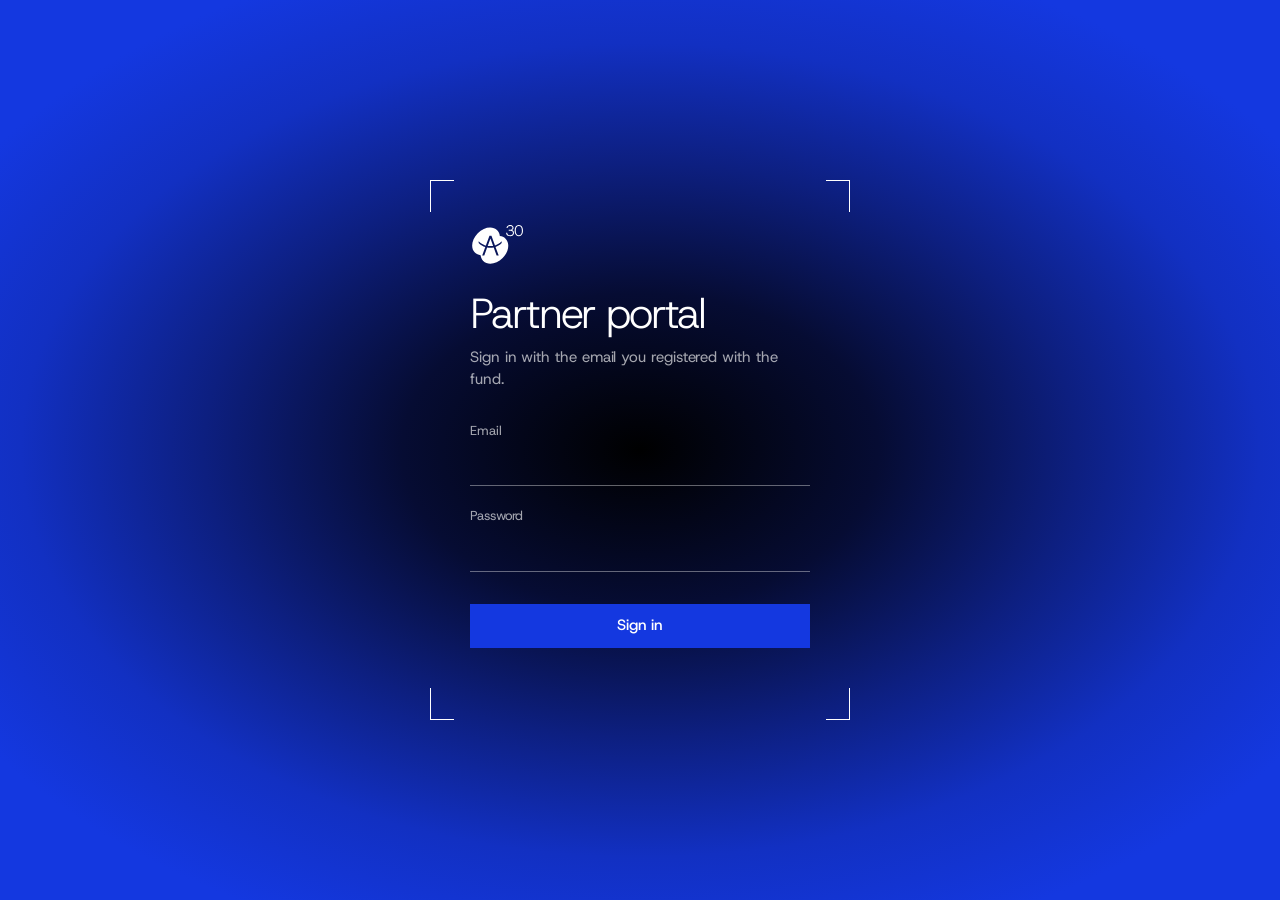
==== commit 862dab90: "Add files via upload" ====
--- a/partnerportal/index.html
+++ b/partnerportal/index.html
@@ -2,592 +2,448 @@
 <html lang="en">
 <head>
 <meta charset="UTF-8">
-<meta name="viewport" content="width=device-width, initial-scale=1.0">
-<title>Anza30</title>
+<meta name="viewport" content="width=device-width, initial-scale=1, viewport-fit=cover">
+<meta name="theme-color" content="#000000">
+<meta name="robots" content="noindex, nofollow">
+<title>anza30 | Partner portal</title>
+<link rel="icon" type="image/svg+xml" href="data:image/svg+xml,%3Csvg xmlns=%22http://www.w3.org/2000/svg%22 viewBox=%22-8 -14 64 64%22%3E%3Crect x=%22-8%22 y=%22-14%22 width=%2264%22 height=%2264%22 rx=%2212%22 fill=%22%23000%22/%3E%3Cg fill=%22%23fff%22%3E%3Cpath d=%22M5.21 7.52C10.92 1.81 18.96 0.60 23.18 4.82C24.60 6.23 25.40 8.08 25.63 10.12C27.67 10.35 29.52 11.15 30.93 12.57C35.15 16.79 33.94 24.83 28.23 30.54C22.53 36.25 14.48 37.46 10.26 33.24C8.85 31.82 8.04 29.98 7.81 27.93C5.77 27.71 3.93 26.90 2.51 25.49C-1.70 21.27 -0.49 13.22 5.21 7.52ZM16.02 9.98L12.68 18.99C12.33 18.89 11.98 18.77 11.63 18.64C10.77 18.33 9.87 17.87 8.95 17.27C8.01 16.68 7.03 15.89 6.01 14.92V16.51C6.91 17.44 7.91 18.24 9.00 18.91C9.97 19.53 11.02 20.02 12.16 20.39L9.29 28.17H11.21L13.87 20.81C14.76 20.98 15.69 21.06 16.67 21.06C17.82 21.06 18.92 20.94 19.94 20.72L22.64 28.17H24.57L21.64 20.23C22.61 19.89 23.52 19.45 24.37 18.91C25.45 18.24 26.44 17.44 27.33 16.51V14.92C26.31 15.89 25.33 16.68 24.39 17.27C23.47 17.87 22.58 18.33 21.71 18.64C21.52 18.71 21.32 18.78 21.13 18.85L17.86 9.98H16.02ZM19.42 19.27C19.34 19.29 19.25 19.30 19.17 19.31C18.34 19.43 17.50 19.49 16.67 19.49C15.92 19.49 15.16 19.44 14.41 19.34L16.93 12.39L19.42 19.27Z%22/%3E%3Cpath d=%22M43.20 10.30C42.37 10.30 41.66 10.09 41.08 9.68C40.51 9.26 40.08 8.66 39.79 7.90C39.49 7.13 39.35 6.21 39.35 5.15C39.35 4.09 39.49 3.17 39.79 2.40C40.08 1.63 40.51 1.04 41.08 0.62C41.66 0.20 42.37 0 43.20 0C44.05 0 44.76 0.20 45.33 0.62C45.90 1.04 46.33 1.63 46.62 2.40C46.92 3.17 47.06 4.09 47.06 5.15C47.06 6.21 46.92 7.13 46.62 7.90C46.33 8.66 45.90 9.26 45.33 9.68C44.76 10.09 44.05 10.30 43.20 10.30ZM43.20 9.43C44.16 9.43 44.87 9.06 45.34 8.31C45.81 7.55 46.04 6.50 46.04 5.15C46.04 3.81 45.81 2.77 45.34 2.02C44.87 1.26 44.16 0.88 43.20 0.88C42.25 0.88 41.53 1.26 41.07 2.02C40.60 2.77 40.37 3.81 40.37 5.15C40.37 6.50 40.60 7.55 41.07 8.31C41.53 9.06 42.25 9.43 43.20 9.43Z%22/%3E%3Cpath d=%22M35.27 10.30C34.50 10.30 33.83 10.19 33.26 9.96C32.70 9.72 32.26 9.38 31.94 8.92C31.62 8.46 31.44 7.89 31.41 7.21H32.44C32.44 7.61 32.54 7.98 32.75 8.31C32.96 8.64 33.27 8.91 33.69 9.12C34.12 9.32 34.64 9.42 35.27 9.42C36.09 9.42 36.70 9.21 37.11 8.79C37.52 8.37 37.73 7.87 37.73 7.28C37.73 6.78 37.60 6.37 37.35 6.06C37.09 5.75 36.75 5.52 36.31 5.38C35.88 5.22 35.41 5.15 34.90 5.15H33.85V4.29H34.91C35.67 4.29 36.26 4.14 36.67 3.82C37.08 3.50 37.29 3.07 37.29 2.51C37.29 2.04 37.13 1.65 36.79 1.35C36.46 1.03 35.95 0.88 35.27 0.88C34.51 0.88 33.93 1.05 33.53 1.39C33.13 1.72 32.91 2.15 32.86 2.69H31.83C31.85 2.16 32.00 1.70 32.27 1.30C32.54 0.90 32.93 0.58 33.43 0.35C33.95 0.11 34.56 0 35.27 0C35.94 0 36.50 0.11 36.95 0.34C37.41 0.55 37.75 0.85 37.97 1.23C38.20 1.60 38.32 2.01 38.32 2.46C38.32 2.93 38.18 3.38 37.90 3.81C37.63 4.24 37.18 4.52 36.57 4.66C37.18 4.79 37.70 5.07 38.12 5.52C38.54 5.95 38.76 6.54 38.76 7.27C38.76 7.81 38.62 8.31 38.36 8.78C38.10 9.23 37.71 9.60 37.19 9.89C36.68 10.16 36.04 10.30 35.27 10.30Z%22/%3E%3C/g%3E%3C/svg%3E">
 <link rel="preconnect" href="https://fonts.googleapis.com">
-<link href="https://fonts.googleapis.com/css2?family=Inter:wght@300;400;500;600&family=Georgia&display=swap" rel="stylesheet">
+<link rel="preconnect" href="https://fonts.gstatic.com" crossorigin>
+<link href="https://fonts.googleapis.com/css2?family=Host+Grotesk:wght@300;400;500&display=swap" rel="stylesheet">
 <style>
-  :root {
-    --navy: #0F1F3D; --navy-mid: #1A3460; --navy-light: #243D6E;
-    --gold: #C9A84C; --gold-light: #F0E6C8;
-    --off-white: #F7F5F0; --surface: #FFFFFF;
-    --border: #E2DDD5; --border-strong: #C5BFB5;
-    --text: #1A1A1A; --text-mid: #4A4A4A; --text-muted: #8A8680;
-    --green: #2D6A4F; --green-bg: #EAF4EF;
-    --red: #8B2020; --red-bg: #F9ECEC;
-    --amber: #7A5C00; --amber-bg: #FBF4E0;
-    --dead-bg: #F3F0F5; --dead: #5A3E6B;
-    --sidebar-w: 220px;
-    --radius: 10px;
-  }
-  *, *::before, *::after { box-sizing: border-box; margin: 0; padding: 0; }
-  html { -webkit-text-size-adjust: 100%; }
-  body { font-family: 'Inter', sans-serif; background: var(--off-white); color: var(--text); font-size: 13.5px; line-height: 1.5; min-height: 100vh; }
-
-  /* LOGIN */
-  #login-screen { position: fixed; inset: 0; background: var(--navy); display: flex; align-items: center; justify-content: center; z-index: 1000; padding: 20px; }
-  .login-box { background: var(--surface); width: 100%; max-width: 360px; padding: 36px; border-radius: var(--radius); }
-  .login-logo { font-family: 'Georgia', serif; font-size: 22px; color: var(--navy); margin-bottom: 4px; }
-  .login-tagline { font-size: 11.5px; color: var(--text-muted); margin-bottom: 32px; letter-spacing: 0.03em; }
-  .login-label { font-size: 11px; font-weight: 500; color: var(--text-mid); margin-bottom: 5px; display: block; }
-  .login-input { width: 100%; padding: 10px 12px; border: 1px solid var(--border); background: var(--off-white); font-family: 'Inter', sans-serif; font-size: 14px; color: var(--text); margin-bottom: 14px; outline: none; border-radius: 6px; -webkit-appearance: none; }
-  .login-input:focus { border-color: var(--navy); }
-  .login-btn { width: 100%; padding: 11px; background: var(--navy); color: white; font-family: 'Inter', sans-serif; font-size: 14px; font-weight: 500; border: none; cursor: pointer; border-radius: 6px; -webkit-appearance: none; }
-  .login-btn:disabled { opacity: 0.6; }
-  .login-error { font-size: 12px; color: var(--red); margin-top: 10px; display: none; }
-  .login-gold-bar { height: 3px; background: var(--gold); margin-bottom: 32px; border-radius: 2px; }
-  #app { display: none; min-height: 100vh; }
-
-  /* MOBILE TOGGLE */
-  .mobile-menu-btn { display: none; background: none; border: none; cursor: pointer; padding: 6px; color: var(--navy); border-radius: 6px; -webkit-tap-highlight-color: transparent; }
-  .mobile-overlay { display: none; position: fixed; inset: 0; background: rgba(0,0,0,0.45); z-index: 90; }
-  .mobile-overlay.open { display: block; }
-
-  /* SIDEBAR */
-  .sidebar { position: fixed; top: 0; left: 0; bottom: 0; width: var(--sidebar-w); background: var(--navy); display: flex; flex-direction: column; z-index: 100; transition: transform 0.25s ease; overflow-y: auto; }
-  .sidebar-brand { padding: 24px 20px 18px; border-bottom: 1px solid var(--navy-light); flex-shrink: 0; }
-  .sidebar-brand-name { font-family: 'Georgia', serif; font-size: 18px; color: white; line-height: 1; }
-  .sidebar-gold { height: 2px; background: var(--gold); margin: 10px 0 0; width: 28px; border-radius: 1px; }
-  .sidebar-nav { flex: 1; padding: 12px 0; }
-  .nav-section-label { font-size: 10px; font-weight: 500; color: rgba(255,255,255,0.3); padding: 10px 20px 5px; letter-spacing: 0.08em; }
-  .nav-item { display: flex; align-items: center; gap: 10px; padding: 9px 20px; color: rgba(255,255,255,0.6); cursor: pointer; font-size: 13px; transition: all 0.1s; border-left: 2px solid transparent; -webkit-tap-highlight-color: transparent; }
-  .nav-item:hover, .nav-item:active { color: white; background: rgba(255,255,255,0.06); }
-  .nav-item.active { color: white; border-left-color: var(--gold); background: rgba(255,255,255,0.08); }
-  .nav-badge { margin-left: auto; background: var(--gold); color: var(--navy); font-size: 10px; font-weight: 700; padding: 1px 6px; border-radius: 10px; }
-  .sidebar-footer { padding: 14px 20px; border-top: 1px solid var(--navy-light); flex-shrink: 0; }
-  .sidebar-user { font-weight: 500; color: rgba(255,255,255,0.7); margin-bottom: 2px; font-size: 12px; }
-  .sidebar-since { font-size: 11px; color: rgba(255,255,255,0.3); }
-  .sidebar-logout { font-size: 11px; color: rgba(255,255,255,0.3); cursor: pointer; margin-top: 8px; display: inline-block; -webkit-tap-highlight-color: transparent; }
-  .sidebar-logout:hover { color: rgba(255,255,255,0.6); }
-
-  /* MAIN */
-  .main { margin-left: var(--sidebar-w); min-height: 100vh; display: flex; flex-direction: column; }
-  .topbar { background: var(--surface); border-bottom: 1px solid var(--border); padding: 0 24px; height: 52px; display: flex; align-items: center; justify-content: space-between; position: sticky; top: 0; z-index: 50; }
-  .topbar-left { display: flex; align-items: center; gap: 12px; }
-  .topbar-title { font-size: 14px; font-weight: 500; color: var(--navy); }
-  .topbar-pill { font-size: 11px; background: var(--gold-light); color: var(--amber); padding: 3px 10px; font-weight: 500; border-radius: 20px; white-space: nowrap; }
-  .content { padding: 24px; flex: 1; max-width: 980px; width: 100%; }
-
-  /* PAGES */
-  .page { display: none; }
-  .page.active { display: block; }
-  .page-heading { font-family: 'Georgia', serif; font-size: 22px; color: var(--navy); margin-bottom: 4px; font-weight: normal; }
-  .page-sub { font-size: 12px; color: var(--text-muted); margin-bottom: 22px; }
-  .section-label { font-size: 11px; font-weight: 500; color: var(--text-muted); letter-spacing: 0.06em; margin-bottom: 12px; padding-bottom: 8px; border-bottom: 1px solid var(--border); }
-
-  /* STAT GRID */
-  .stat-grid { display: grid; grid-template-columns: repeat(4,1fr); gap: 1px; background: var(--border); border: 1px solid var(--border); border-radius: var(--radius); overflow: hidden; margin-bottom: 24px; }
-  .stat-cell { background: var(--surface); padding: 14px 16px; }
-  .stat-label { font-size: 10px; color: var(--text-muted); margin-bottom: 5px; }
-  .stat-value { font-size: 20px; font-weight: 300; color: var(--navy); font-family: 'Georgia', serif; }
-  .stat-value.gold { color: var(--gold); }
-  .stat-value.green { color: var(--green); }
-
-  /* ANNOUNCE */
-  .announce-bar { background: var(--gold-light); border-left: 3px solid var(--gold); padding: 12px 16px; margin-bottom: 20px; display: flex; gap: 10px; align-items: flex-start; border-radius: 0 8px 8px 0; }
-  .announce-dot { width: 6px; height: 6px; border-radius: 50%; background: var(--gold); flex-shrink: 0; margin-top: 5px; }
-  .announce-title { font-weight: 500; font-size: 13px; color: var(--amber); }
-  .announce-body { font-size: 12px; color: var(--amber); opacity: 0.85; margin-top: 2px; }
-
-  /* DEAL CARDS */
-  .deal-card { background: var(--surface); border: 1px solid var(--border); margin-bottom: 8px; border-radius: var(--radius); overflow: hidden; }
-  .deal-card-header { padding: 14px 16px; display: flex; align-items: center; gap: 14px; cursor: pointer; -webkit-tap-highlight-color: transparent; }
-  .deal-card-header:hover { background: var(--off-white); }
-  .deal-sector-tag { font-size: 10px; font-weight: 500; background: var(--off-white); color: var(--text-muted); padding: 2px 8px; margin-bottom: 4px; display: inline-block; letter-spacing: 0.04em; border-radius: 4px; }
-  .deal-name { font-family: 'Georgia', serif; font-size: 14px; color: var(--navy); margin-bottom: 2px; }
-  .deal-meta { font-size: 11px; color: var(--text-muted); }
-  .deal-right { margin-left: auto; display: flex; align-items: center; gap: 10px; flex-shrink: 0; }
-  .deadline-tag { font-size: 11px; color: var(--amber); font-weight: 500; white-space: nowrap; }
-  .status-dot { display: inline-flex; align-items: center; gap: 5px; font-size: 11px; font-weight: 500; white-space: nowrap; }
-  .status-dot::before { content: ''; width: 6px; height: 6px; border-radius: 50%; display: inline-block; }
-  .status-dot.open { color: var(--green); }
-  .status-dot.open::before { background: var(--green); }
-
-  /* VOTE STRIP */
-  .vote-strip { padding: 8px 16px; background: var(--off-white); border-top: 1px solid var(--border); display: flex; align-items: center; gap: 12px; flex-wrap: wrap; }
-  .vote-strip-verdict { display: flex; flex-direction: column; gap: 2px; flex-shrink: 0; min-width: 60px; }
-  .vs-label { font-size: 11px; font-weight: 400; color: var(--text-muted); }
-  .vs-label.active-green { font-weight: 700; color: var(--green); }
-  .vs-label.active-red { font-weight: 700; color: var(--red); }
-  .vote-strip-bar-wrap { flex: 1; min-width: 80px; }
-  .vote-strip-track { height: 4px; background: var(--border); position: relative; border-radius: 2px; }
-  .vote-strip-fill { position: absolute; left: 0; top: 0; bottom: 0; border-radius: 2px; }
-  .vote-strip-threshold { position: absolute; top: -4px; bottom: -4px; width: 1.5px; background: var(--navy); opacity: 0.2; }
-  .vote-strip-pct { font-size: 14px; font-weight: 600; font-family: 'Georgia', serif; white-space: nowrap; flex-shrink: 0; }
-  .vote-strip-quorum { font-size: 11px; color: var(--text-muted); white-space: nowrap; flex-shrink: 0; text-align: right; }
-  .qs-label { display: block; margin-bottom: 1px; }
-  .qs-val { font-weight: 600; }
-
-  /* DEAL EXPAND */
-  .deal-expand { background: var(--off-white); border-top: 1px solid var(--border); max-height: 0; overflow: hidden; transition: max-height 0.3s ease; }
-  .deal-expand.open { max-height: 900px; }
-  .deal-expand-inner { padding: 16px; }
-  .deal-expand-grid { display: grid; grid-template-columns: repeat(2,1fr); gap: 12px; margin-bottom: 14px; }
-  .deal-field-label { font-size: 10px; color: var(--text-muted); margin-bottom: 3px; }
-  .deal-field-value { font-size: 12.5px; font-weight: 500; color: var(--navy); }
-
-  /* INLINE VOTE */
-  .inline-vote { background: var(--surface); border: 1px solid var(--border); border-radius: 8px; padding: 14px 16px; margin-bottom: 12px; }
-  .inline-vote-title { font-size: 11px; font-weight: 500; color: var(--text-muted); margin-bottom: 10px; }
-  .vblocks { display: flex; gap: 2px; margin-bottom: 12px; }
-  .vblock { flex: 1; padding: 8px 4px; text-align: center; background: var(--off-white); border-radius: 6px; }
-  .vblock-num { font-family: 'Georgia', serif; font-size: 20px; font-weight: normal; line-height: 1; margin-bottom: 3px; }
-  .vblock-num.invest { color: var(--green); }
-  .vblock-num.pass { color: var(--red); }
-  .vblock-num.abstain { color: var(--text-muted); }
-  .vblock-label { font-size: 10px; color: var(--text-muted); }
-  .prog-row { display: flex; align-items: center; gap: 8px; margin-bottom: 5px; }
-  .prog-label { font-size: 11px; color: var(--text-muted); width: 44px; }
-  .prog-track { flex: 1; height: 3px; background: var(--border); border-radius: 2px; }
-  .prog-fill { height: 100%; border-radius: 2px; }
-  .prog-fill.i { background: var(--green); }
-  .prog-fill.p { background: var(--red); }
-  .prog-fill.a { background: var(--border-strong); }
-  .prog-pct { font-size: 11px; color: var(--text-mid); width: 30px; text-align: right; }
-  .quorum-bar { margin-top: 10px; padding: 8px 12px; font-size: 11.5px; font-weight: 500; border-radius: 6px; }
-  .quorum-bar.pass { background: var(--green-bg); color: var(--green); }
-  .quorum-bar.fail { background: var(--amber-bg); color: var(--amber); }
-
-  /* BUTTONS */
-  .deal-actions { display: flex; gap: 8px; flex-wrap: wrap; }
-  .btn { padding: 8px 16px; font-family: 'Inter', sans-serif; font-size: 12px; font-weight: 500; cursor: pointer; border: none; transition: opacity 0.15s; text-decoration: none; display: inline-flex; align-items: center; border-radius: 6px; -webkit-tap-highlight-color: transparent; }
-  .btn:hover { opacity: 0.82; }
-  .btn-primary { background: var(--navy); color: white; }
-  .btn-gold { background: var(--gold); color: var(--navy); }
-  .btn-outline { background: transparent; color: var(--navy); border: 1px solid var(--border-strong); }
-  .btn-sm { padding: 5px 10px; font-size: 11px; }
-
-  /* DATA TABLE */
-  .table-wrap { overflow-x: auto; -webkit-overflow-scrolling: touch; border-radius: var(--radius); }
-  .data-table { width: 100%; border-collapse: collapse; background: var(--surface); }
-  .data-table th { text-align: left; font-size: 10px; font-weight: 500; color: var(--text-muted); padding: 10px 12px; border-bottom: 2px solid var(--navy); white-space: nowrap; }
-  .data-table td { padding: 10px 12px; border-bottom: 1px solid var(--border); font-size: 12px; color: var(--text); vertical-align: middle; }
-  .data-table tr:last-child td { border-bottom: none; }
-  .data-table tr:hover td { background: var(--off-white); }
-  .data-table .num { font-family: 'Georgia', serif; }
-  .tag { display: inline-block; font-size: 10px; font-weight: 500; padding: 2px 8px; border-radius: 20px; }
-  .tag-active { background: var(--green-bg); color: var(--green); }
-  .tag-exited { background: var(--off-white); color: var(--text-muted); }
-  .tag-dead { background: var(--dead-bg); color: var(--dead); }
-  .tag-invested { background: var(--green-bg); color: var(--green); }
-  .tag-passed { background: var(--off-white); color: var(--text-muted); }
-
-  /* PORTFOLIO */
-  .port-grid { display: flex; flex-direction: column; gap: 10px; }
-  .port-card { background: var(--surface); border: 1px solid var(--border); border-radius: var(--radius); overflow: hidden; }
-  .port-card-header { padding: 16px 20px 12px; display: flex; align-items: flex-start; gap: 14px; border-bottom: 1px solid var(--border); }
-  .port-logo { width: 40px; height: 40px; border-radius: 8px; border: 1px solid var(--border); overflow: hidden; display: flex; align-items: center; justify-content: center; flex-shrink: 0; background: var(--off-white); }
-  .port-logo img { width: 100%; height: 100%; object-fit: contain; }
-  .port-logo-fallback { font-family: 'Georgia', serif; font-size: 15px; color: var(--navy); }
-  .port-header-info { flex: 1; min-width: 0; }
-  .port-company-name { font-family: 'Georgia', serif; font-size: 16px; color: var(--navy); margin-bottom: 2px; font-weight: normal; }
-  .port-company-sub { font-size: 11px; color: var(--text-muted); }
-  .port-header-right { text-align: right; flex-shrink: 0; }
-  .port-moic { font-family: 'Georgia', serif; font-size: 20px; color: var(--green); line-height: 1; margin-bottom: 2px; }
-  .port-moic-label { font-size: 10px; color: var(--text-muted); }
-  .port-metrics { display: grid; grid-template-columns: repeat(4,1fr); gap: 1px; background: var(--border); border-bottom: 1px solid var(--border); }
-  .port-metric { background: var(--surface); padding: 10px 14px; }
-  .port-metric-label { font-size: 10px; color: var(--text-muted); margin-bottom: 3px; }
-  .port-metric-value { font-size: 13px; font-weight: 500; color: var(--navy); font-family: 'Georgia', serif; }
-  .port-metric-value.pos { color: var(--green); }
-  .port-update { padding: 10px 20px; font-size: 12px; color: var(--text-mid); line-height: 1.6; display: flex; align-items: center; justify-content: space-between; gap: 12px; flex-wrap: wrap; }
-  .port-update-text strong { color: var(--navy); font-size: 11px; letter-spacing: 0.04em; margin-right: 6px; }
-  .port-docs { padding: 8px 20px 12px; display: flex; gap: 8px; flex-wrap: wrap; border-top: 1px solid var(--border); }
-
-  /* ARCHIVE */
-  .arch-month-label { font-size: 11px; font-weight: 500; color: var(--text-muted); letter-spacing: 0.05em; padding: 10px 0 6px; margin-top: 18px; border-bottom: 1px solid var(--border); margin-bottom: 6px; }
-  .arch-month-label:first-child { margin-top: 0; }
-
-  /* ── PARTNERS ── */
-  .p-sort-bar { display: flex; align-items: center; gap: 8px; margin-bottom: 16px; flex-wrap: wrap; }
-  .p-sort-label { font-size: 12px; color: var(--text-muted); margin-right: 2px; }
-  .p-sort-btn { font-size: 12px; padding: 5px 16px; border-radius: 20px; border: 1px solid var(--border-strong); background: var(--surface); color: var(--text-muted); cursor: pointer; transition: all 0.12s; font-family: 'Inter', sans-serif; }
-  .p-sort-btn.on { background: var(--navy); color: var(--gold); border-color: var(--navy); font-weight: 500; }
-  .p-grid { display: grid; grid-template-columns: repeat(3,1fr); gap: 8px; }
-  .p-card { background: var(--surface); border: 1px solid var(--border); border-radius: var(--radius); padding: 16px 14px; cursor: pointer; transition: border-color 0.12s; }
-  .p-card:hover { border-color: var(--border-strong); }
-  .p-card.open { border-color: var(--navy); }
-  .p-ini { width: 36px; height: 36px; border-radius: 8px; background: var(--navy); color: var(--gold); font-size: 12px; font-weight: 500; display: flex; align-items: center; justify-content: center; margin-bottom: 10px; font-family: 'Georgia', serif; }
-  .p-name { font-size: 13px; font-weight: 600; color: var(--navy); line-height: 1.25; margin-bottom: 3px; font-family: 'Georgia', serif; }
-  .p-loc { font-size: 11px; color: var(--text-muted); margin-bottom: 4px; }
-  .p-bg { font-size: 11px; color: var(--text-mid); line-height: 1.35; display: -webkit-box; -webkit-line-clamp: 2; -webkit-box-orient: vertical; overflow: hidden; }
-  .p-detail { display: none; margin-top: 12px; padding-top: 12px; border-top: 1px solid var(--border); }
-  .p-card.open .p-detail { display: block; }
-  .p-row { display: flex; gap: 8px; margin-bottom: 5px; align-items: baseline; }
-  .p-dlabel { font-size: 10.5px; color: var(--text-muted); min-width: 62px; flex-shrink: 0; }
-  .p-dval { font-size: 12px; color: var(--text-mid); word-break: break-word; }
-  .p-dval a { color: var(--navy); text-decoration: none; }
-  .p-dval a:hover { text-decoration: underline; }
-  .partners-grid { display: grid; grid-template-columns: repeat(3,1fr); gap: 10px; }
-  .partner-card {
-    background: var(--surface);
-    border: 1px solid var(--border);
-    border-radius: var(--radius);
-    padding: 16px;
-    cursor: pointer;
-    transition: border-color 0.15s, box-shadow 0.15s;
-    -webkit-tap-highlight-color: transparent;
-    position: relative;
-  }
-  .partner-card:hover { border-color: var(--border-strong); box-shadow: 0 2px 8px rgba(0,0,0,0.06); }
-  .partner-card-initials {
-    width: 36px; height: 36px; border-radius: 8px;
-    background: var(--navy); color: white;
-    font-family: 'Georgia', serif; font-size: 13px;
-    display: flex; align-items: center; justify-content: center;
-    margin-bottom: 10px;
-  }
-  .partner-card-name { font-size: 12.5px; font-weight: 600; color: var(--navy); margin-bottom: 3px; font-family: 'Georgia', serif; line-height: 1.2; }
-  .partner-card-location { font-size: 11px; color: var(--text-muted); margin-bottom: 4px; }
-  .partner-card-bg { font-size: 11px; color: var(--text-mid); line-height: 1.4; display: -webkit-box; -webkit-line-clamp: 2; -webkit-box-orient: vertical; overflow: hidden; }
-
-  /* Partner modal overlay */
-  .partner-modal-overlay {
-    display: none; position: fixed; inset: 0;
-    background: rgba(0,0,0,0.5); z-index: 200;
-    align-items: center; justify-content: center;
-    padding: 20px;
-  }
-  .partner-modal-overlay.open { display: flex; }
-  .partner-modal {
-    background: var(--surface);
-    border-radius: 14px;
-    width: 100%; max-width: 440px;
-    max-height: 90vh; overflow-y: auto;
-    box-shadow: 0 20px 60px rgba(0,0,0,0.25);
-    animation: modalIn 0.2s ease;
-  }
-  @keyframes modalIn {
-    from { opacity: 0; transform: scale(0.95) translateY(10px); }
-    to   { opacity: 1; transform: scale(1) translateY(0); }
-  }
-  .partner-modal-header {
-    padding: 20px 20px 16px;
-    border-bottom: 1px solid var(--border);
-    display: flex; align-items: flex-start; justify-content: space-between; gap: 12px;
-  }
-  .partner-modal-initials {
-    width: 44px; height: 44px; border-radius: 10px;
-    background: var(--navy); color: white;
-    font-family: 'Georgia', serif; font-size: 16px;
-    display: flex; align-items: center; justify-content: center;
-    flex-shrink: 0;
-  }
-  .partner-modal-name { font-family: 'Georgia', serif; font-size: 18px; color: var(--navy); margin-bottom: 2px; font-weight: normal; }
-  .partner-modal-sub { font-size: 12px; color: var(--text-muted); }
-  .partner-modal-close {
-    width: 30px; height: 30px; border-radius: 50%;
-    background: var(--off-white); border: none; cursor: pointer;
-    font-size: 16px; color: var(--text-muted);
-    display: flex; align-items: center; justify-content: center;
-    flex-shrink: 0; -webkit-tap-highlight-color: transparent;
-  }
-  .partner-modal-body { padding: 16px 20px; display: flex; flex-direction: column; gap: 10px; }
-  .partner-modal-field { display: flex; gap: 10px; align-items: flex-start; }
-  .partner-modal-label { font-size: 10.5px; color: var(--text-muted); min-width: 80px; padding-top: 1px; }
-  .partner-modal-value { font-size: 13px; color: var(--text-mid); flex: 1; word-break: break-word; }
-
-  /* FINANCES */
-  .fin-summary { display: grid; grid-template-columns: repeat(2,1fr); gap: 1px; background: var(--border); border: 1px solid var(--border); border-radius: var(--radius); overflow: hidden; margin-bottom: 20px; }
-  .fin-cell { background: var(--surface); padding: 14px 18px; display: flex; justify-content: space-between; align-items: baseline; }
-  .fin-cell-label { font-size: 12px; color: var(--text-muted); }
-  .fin-cell-value { font-family: 'Georgia', serif; font-size: 17px; color: var(--navy); }
-
-  /* KNOWLEDGE HUB */
-  .kb-filters { display: flex; gap: 8px; flex-wrap: wrap; margin-bottom: 16px; }
-  .kb-filter-btn {
-    padding: 5px 14px; font-family: 'Inter', sans-serif; font-size: 12px;
-    border: 1px solid var(--border); background: var(--surface);
-    color: var(--text-muted); border-radius: 20px; cursor: pointer;
-    transition: all 0.15s; -webkit-tap-highlight-color: transparent;
-  }
-  .kb-filter-btn.active { background: var(--navy); color: white; border-color: var(--navy); }
-  .kb-grid { display: grid; grid-template-columns: repeat(3,1fr); gap: 10px; }
-  .kb-card {
-    background: var(--surface); border: 1px solid var(--border);
-    border-radius: var(--radius); overflow: hidden;
-    text-decoration: none; display: flex; flex-direction: column;
-    transition: border-color 0.15s, box-shadow 0.15s;
-  }
-  .kb-card:hover { border-color: var(--border-strong); box-shadow: 0 2px 8px rgba(0,0,0,0.06); }
-  .kb-card-body { padding: 14px 16px; flex: 1; }
-  .kb-card-type { font-size: 10px; font-weight: 600; color: var(--text-muted); letter-spacing: 0.06em; margin-bottom: 6px; }
-  .kb-card-title { font-size: 13px; font-weight: 500; color: var(--navy); line-height: 1.35; margin-bottom: 6px; }
-  .kb-card-desc { font-size: 11.5px; color: var(--text-muted); line-height: 1.45; display: -webkit-box; -webkit-line-clamp: 3; -webkit-box-orient: vertical; overflow: hidden; }
-  .kb-card-footer { padding: 8px 16px; border-top: 1px solid var(--border); display: flex; align-items: center; justify-content: space-between; }
-  .kb-card-date { font-size: 10.5px; color: var(--text-muted); }
-  .kb-card-arrow { font-size: 14px; color: var(--navy); }
-  .kb-type-pill { display: inline-block; font-size: 10px; font-weight: 500; padding: 1px 7px; border-radius: 20px; margin-bottom: 8px; }
-  .kb-type-Article { background: #E8EFF8; color: #1B3A6B; }
-  .kb-type-Podcast { background: #F0E6C8; color: #7A5C00; }
-  .kb-type-Tool    { background: #EAF4EF; color: #2D6A4F; }
-  .kb-type-Video   { background: #F9ECEC; color: #8B2020; }
-  .kb-type-Report  { background: #F3F0F5; color: #5A3E6B; }
-  .kb-type-Screenshot { background: #E8EFF8; color: #1B3A6B; }
-  .kb-empty { font-size: 12px; color: var(--text-muted); padding: 20px 0; }
-
-  /* MISC */
-  .note-block { background: var(--amber-bg); border-left: 3px solid var(--gold); padding: 10px 14px; font-size: 12px; color: var(--amber); margin-bottom: 16px; border-radius: 0 6px 6px 0; }
-  .sheet-embed-label { font-size: 10.5px; color: var(--text-muted); margin-bottom: 8px; display: flex; align-items: center; gap: 6px; }
-  .live-dot { width: 5px; height: 5px; border-radius: 50%; background: var(--green); display: inline-block; }
-  hr.divider { border: none; border-top: 1px solid var(--border); margin: 20px 0; }
-
-  /* RESPONSIVE */
-  @media (max-width: 900px) {
-    .partners-grid { grid-template-columns: repeat(2,1fr); }
-    .p-grid { grid-template-columns: repeat(2,1fr); }
-    .kb-grid { grid-template-columns: repeat(2,1fr); }
-  }
-  @media (max-width: 768px) {
-    :root { --sidebar-w: 0px; }
-    .sidebar { transform: translateX(-220px); width: 220px; }
-    .sidebar.open { transform: translateX(0); }
-    .main { margin-left: 0; }
-    .mobile-menu-btn { display: flex; }
-    .stat-grid { grid-template-columns: repeat(2,1fr); }
-    .deal-expand-grid { grid-template-columns: 1fr; }
-    .port-metrics { grid-template-columns: repeat(2,1fr); }
-    .fin-summary { grid-template-columns: 1fr; }
-    .partners-grid { grid-template-columns: repeat(2,1fr); }
-    .p-grid { grid-template-columns: repeat(2,1fr); }
-    .kb-grid { grid-template-columns: repeat(2,1fr); }
-    .content { padding: 16px; }
-    .topbar { padding: 0 16px; }
-    .deal-right { flex-direction: column; align-items: flex-end; gap: 4px; }
-    .port-card-header { gap: 10px; }
-  }
-  @media (max-width: 480px) {
-    .stat-grid { grid-template-columns: repeat(2,1fr); }
-    .partners-grid { grid-template-columns: 1fr; }
-    .p-grid { grid-template-columns: 1fr; }
-    .kb-grid { grid-template-columns: 1fr; }
-    .deal-actions { flex-direction: column; }
-    .deal-actions .btn { text-align: center; justify-content: center; }
-    .partner-modal { max-width: 100%; margin: 0; border-radius: 14px 14px 0 0; }
-    .partner-modal-overlay { align-items: flex-end; padding: 0; }
-    .vblocks { gap: 1px; }
-  }
+/* ── Tokens: taken from anza30.com (css/styles.css) ───────────────────── */
+:root{
+  color-scheme:dark;
+  --black:#000;              /* canvas (anza30.com uses #383838; the portal uses black) */
+  --raised:#141414;          /* dropdown panels */
+  --blue:#1438e0;            /* site blue */
+  --blue-hover:#2b4df2;
+  --accent:#5170ff;          /* site accent (fills only: too dark for small text) */
+  --accent-soft:#c5d0ff;     /* site bio blue (text-safe on charcoal) */
+  --white:#fff;
+  --text-2:rgba(255,255,255,.64);
+  --text-3:rgba(255,255,255,.45);
+  --line:rgba(255,255,255,.16);
+  --line-strong:rgba(255,255,255,.38);
+  --error:#ff9b8f;
+  --font:"Host Grotesk","Helvetica Neue",Helvetica,Arial,sans-serif;
+  --ease:cubic-bezier(.22,.61,.36,1);
+  --header-h:64px;
+  --max:1180px;
+  --pad:clamp(18px,4vw,48px);
+}
+*,*::before,*::after{box-sizing:border-box}
+html{-webkit-text-size-adjust:100%;text-size-adjust:100%;overflow-x:hidden}
+body{margin:0;background:var(--black);color:var(--white);font-family:var(--font);font-weight:400;font-size:15px;line-height:1.5;letter-spacing:-.005em;-webkit-font-smoothing:antialiased;-moz-osx-font-smoothing:grayscale;overflow-x:hidden}
+h1,h2,h3,p,dl,dd{margin:0}
+h1,h2,h3{font-weight:300}
+a{color:inherit}
+button,input{font:inherit;color:inherit}
+[hidden]{display:none!important}
+:focus-visible{outline:2px solid var(--accent-soft);outline-offset:3px}
+::selection{background:var(--accent);color:var(--white)}
+
+/* ── Buttons & links ─────────────────────────────────────────────────── */
+.btn{display:inline-flex;align-items:center;justify-content:center;gap:8px;min-height:44px;padding:0 18px;border:1px solid var(--line-strong);border-radius:0;background:transparent;color:var(--white);font-size:15px;font-weight:500;letter-spacing:-.01em;text-decoration:none;white-space:nowrap;cursor:pointer;transition:background-color .2s,border-color .2s;-webkit-tap-highlight-color:transparent}
+.btn--primary{background:var(--blue);border-color:var(--blue)}
+.btn[disabled]{opacity:.6;cursor:progress}
+.link{padding:0;border:0;background:none;color:var(--accent-soft);text-decoration:underline;text-decoration-thickness:1px;text-underline-offset:3px;cursor:pointer}
+.tag{display:inline-block;padding:3px 8px;background:var(--accent-soft);color:var(--black);font-size:12px;font-weight:500;line-height:1.35;letter-spacing:0}
+.tag--line{background:transparent;color:var(--text-2);box-shadow:inset 0 0 0 1px var(--line-strong)}
+.muted{color:var(--text-2)}
+
+/* ── Sign-in (the site's hero gradient + corner frame) ───────────────── */
+.login-screen{position:fixed;inset:0;z-index:100;display:grid;place-items:center;padding:24px;overflow:auto;background:radial-gradient(ellipse 62% 58% at 50% 50%,#000 0%,#060c33 30%,#0d1f80 55%,#1230c2 78%,#1438e0 100%)}
+.login{position:relative;width:min(420px,100%);padding:44px 40px 36px}
+.frame{position:absolute;inset:0;pointer-events:none}
+.frame i{position:absolute;width:24px;height:32px;border:0 solid var(--white);animation:frame-in 1s var(--ease) .1s backwards}
+.frame i:nth-child(1){top:0;left:0;border-width:1px 0 0 1px;--fx:22px;--fy:14px}
+.frame i:nth-child(2){top:0;right:0;border-width:1px 1px 0 0;--fx:-22px;--fy:14px}
+.frame i:nth-child(3){bottom:0;left:0;border-width:0 0 1px 1px;--fx:22px;--fy:-14px}
+.frame i:nth-child(4){bottom:0;right:0;border-width:0 1px 1px 0;--fx:-22px;--fy:-14px}
+@keyframes frame-in{from{opacity:0;transform:translate(var(--fx),var(--fy))}}
+.login__mark{display:block;width:54px;height:auto;color:var(--white)}
+.login h1{margin-top:26px;font-size:42px;letter-spacing:-.05em;line-height:1.05}
+.login__intro{margin:10px 0 30px;color:var(--text-2)}
+.field{display:block;margin-bottom:20px}
+.field__label{display:block;margin-bottom:2px;color:var(--text-2);font-size:13px}
+.field input{display:block;width:100%;height:44px;padding:0;border:0;border-bottom:1px solid var(--line-strong);border-radius:0;background:transparent;font-size:16px;outline:none;transition:border-color .2s}
+.field input:focus{border-bottom-color:var(--accent-soft)}
+.field input:-webkit-autofill{-webkit-text-fill-color:#fff;transition:background-color 600000s 0s}
+.login .btn{width:100%;margin-top:12px}
+.login__error{min-height:22px;margin-top:14px;color:var(--error);font-size:14px}
+
+/* ── Header (mirrors the site header) ────────────────────────────────── */
+.topbar{position:fixed;inset:0 0 auto;z-index:50;height:calc(var(--header-h) + env(safe-area-inset-top,0px));padding:env(safe-area-inset-top,0px) var(--pad) 0;display:flex;align-items:center;gap:32px;background:var(--black);border-bottom:1px solid var(--line)}
+.brand{flex:none;display:flex;color:var(--white)}
+.brand svg{display:block;width:46px;height:auto}
+.menu{display:flex;align-items:center;gap:12px;font-size:16px;letter-spacing:-.03em;white-space:nowrap}
+.menu a{padding:6px 0;text-decoration:none;opacity:.57;transition:opacity .25s}
+.menu a.is-active{opacity:1;text-decoration:underline;text-decoration-thickness:1px;text-underline-offset:7px}
+.menu__sep{opacity:.57}
+.menu__count{display:inline-block;min-width:20px;margin-left:6px;padding:0 6px;background:var(--accent-soft);color:var(--black);font-size:12px;font-weight:500;line-height:20px;letter-spacing:0;text-align:center;vertical-align:2px}
+.menu__count:empty{display:none}
+.menu__foot{display:none}
+.who{margin-left:auto;display:flex;align-items:center;gap:18px;color:var(--text-2);font-size:14px;white-space:nowrap}
+.who .link{color:var(--white);opacity:.57;text-decoration:none}
+.burger{display:none;position:relative;flex:none;width:44px;height:44px;margin-left:auto;margin-right:-10px;border:0;background:none;cursor:pointer}
+.burger i{position:absolute;left:11px;right:11px;height:1px;background:var(--white);transition:transform .3s var(--ease),top .3s var(--ease)}
+.burger i:nth-child(1){top:18px}
+.burger i:nth-child(2){top:26px}
+.topbar.is-open .burger i:nth-child(1){top:22px;transform:rotate(45deg)}
+.topbar.is-open .burger i:nth-child(2){top:22px;transform:rotate(-45deg)}
+
+/* ── Page frame ──────────────────────────────────────────────────────── */
+main{min-height:100vh;padding-top:calc(var(--header-h) + env(safe-area-inset-top,0px))}
+.page{display:none;padding-bottom:96px}
+.page.is-active{display:block}
+.band{padding:clamp(40px,7vw,76px) var(--pad) clamp(34px,5vw,52px);border-radius:0 0 40px 40px;background:radial-gradient(ellipse 75% 150% at 100% 0%,#1438e0 0%,#1230c2 24%,#0d1f80 46%,#060c33 70%,#000 100%)}
+.band__in{max-width:var(--max);margin:0 auto;display:flex;flex-wrap:wrap;align-items:flex-end;justify-content:space-between;gap:24px 40px}
+.band h1{font-size:clamp(40px,6.2vw,72px);letter-spacing:-.06em;line-height:1}
+.band__sub{max-width:60ch;margin-top:14px;color:rgba(255,255,255,.78);font-size:17px;line-height:1.45}
+.wrap{max-width:calc(var(--max) + 2 * var(--pad));margin:0 auto;padding:0 var(--pad)}
+.section{margin-top:56px}
+.section-head{display:flex;align-items:baseline;justify-content:space-between;gap:16px;padding-bottom:14px}
+.section-head h2{font-size:26px;letter-spacing:-.04em;line-height:1.1}
+.section-head a{color:var(--text-2);font-size:14px;text-underline-offset:3px}
+.note{max-width:70ch;margin-top:28px;color:var(--text-2)}
+.state{padding:28px 0;border-top:1px solid var(--line);color:var(--text-2)}
+
+/* ── Home figures ────────────────────────────────────────────────────── */
+.stats{display:grid;grid-template-columns:repeat(4,minmax(0,1fr));margin-top:40px;border-top:1px solid var(--line);border-bottom:1px solid var(--line)}
+.stat{padding:24px 24px 26px 0}
+.stat+.stat{padding-left:24px;border-left:1px solid var(--line)}
+.stat__value{font-size:clamp(34px,4.4vw,52px);font-weight:300;letter-spacing:-.06em;line-height:1;font-variant-numeric:tabular-nums}
+.stat__label{margin-top:12px;color:var(--text-2);font-size:14px}
+
+/* ── Deals ───────────────────────────────────────────────────────────── */
+.deals{display:grid;gap:12px}
+.deals>.state{padding:28px 26px;border:1px solid var(--line)}
+.deal{display:flex;flex-direction:column;gap:20px;padding:24px 26px;border:1px solid var(--line)}
+.deal__top{display:flex;align-items:flex-start;justify-content:space-between;gap:24px}
+.deal__main{min-width:0}
+.deal__tag{margin-bottom:10px}
+.deal__name{font-size:clamp(24px,2.6vw,30px);letter-spacing:-.045em;line-height:1.1}
+.deal__stage{color:var(--text-2)}
+.deal__meta{margin-top:6px;color:var(--text-2)}
+.votes{flex:none;text-align:right}
+.votes__n{display:block;font-size:clamp(38px,4vw,48px);font-weight:300;letter-spacing:-.06em;line-height:1;font-variant-numeric:tabular-nums}
+.votes__label{display:block;margin-top:6px;color:var(--text-2);font-size:13px;white-space:nowrap}
+.deal.is-closed .votes__n{color:var(--text-2)}
+.deal__facts{display:flex;flex-wrap:wrap;gap:14px 44px;padding-top:18px;border-top:1px solid var(--line)}
+.deal__facts dt{color:var(--text-2);font-size:13px}
+.deal__facts dd{margin-top:3px;font-size:16px;letter-spacing:-.02em}
+.deal__foot{display:flex;flex-wrap:wrap;align-items:center;gap:12px 20px}
+.deal__docs{display:flex;flex-wrap:wrap;gap:10px}
+.deal__vote{display:flex;align-items:center;gap:16px;margin-left:auto}
+.deal__days{color:var(--text-2);font-size:14px;white-space:nowrap}
+.btn--sm{min-height:40px;padding:0 16px;font-size:14px}
+.btn--light{background:var(--white);border-color:var(--white);color:var(--black)}
+
+/* ── Expand toggles (partner cards) and shared fact lists ────────────── */
+.toggle{position:relative;display:block;width:32px;height:32px;border:1px solid var(--line-strong);border-radius:50%;transition:background-color .25s,border-color .25s,transform .45s var(--ease)}
+.toggle::before,.toggle::after{content:"";position:absolute;left:50%;top:50%;width:12px;height:1px;background:var(--white);transform:translate(-50%,-50%)}
+.toggle::after{transform:translate(-50%,-50%) rotate(90deg)}
+.pc.is-open .toggle{transform:rotate(45deg)}
+.collapse{display:grid;grid-template-rows:0fr;transition:grid-template-rows .4s var(--ease)}
+.collapse>div{min-height:0;overflow:hidden}
+.is-open>.collapse{grid-template-rows:1fr}
+.facts{display:grid;grid-template-columns:repeat(3,minmax(0,1fr));gap:20px 28px;padding:22px 0 26px;border-top:1px solid var(--line)}
+.facts dt{color:var(--text-2);font-size:13px}
+.facts dd{margin-top:4px;font-size:17px;letter-spacing:-.02em}
+.actions{display:flex;flex-wrap:wrap;gap:10px}
+
+/* ── Band corner block (Live deals questionnaire) ────────────────────── */
+.band__aside{align-self:flex-start;display:flex;flex-direction:column;align-items:flex-end;gap:10px;max-width:290px;text-align:right}
+.band__aside p{color:rgba(255,255,255,.75);font-size:13px;line-height:1.45}
+
+/* ── Archive ─────────────────────────────────────────────────────────── */
+.month{margin-top:48px}
+.month h2{padding-bottom:12px;font-size:22px;letter-spacing:-.03em}
+.table{width:100%;border-collapse:collapse;table-layout:fixed}
+.table th:nth-child(1){width:24%}.table th:nth-child(2){width:11%}.table th:nth-child(3){width:12%}.table th:nth-child(4){width:11%}.table th:nth-child(5){width:12%}.table th:nth-child(6){width:10%}.table th:nth-child(7),.table th:nth-child(8){width:10%}
+.table th{padding:0 16px 10px 0;border-bottom:1px solid var(--line-strong);color:var(--text-2);font-size:13px;font-weight:400;text-align:left;white-space:nowrap}
+.table td{padding:16px 16px 16px 0;border-bottom:1px solid var(--line);vertical-align:top}
+.table .co{font-size:19px;font-weight:300;letter-spacing:-.03em;line-height:1.2}
+.table .co small{display:block;margin-top:2px;color:var(--text-2);font-size:13px;letter-spacing:0}
+.table .num{font-variant-numeric:tabular-nums}
+.table a{color:var(--accent-soft);text-underline-offset:3px}
+
+/* ── Portfolio ───────────────────────────────────────────────────────── */
+.pf{display:grid;grid-template-columns:repeat(2,minmax(0,1fr));margin-top:40px;border-top:1px solid var(--line);border-left:1px solid var(--line)}
+.pf>.state{grid-column:1/-1;padding:28px;border:0;border-right:1px solid var(--line);border-bottom:1px solid var(--line)}
+.co-card{display:flex;flex-direction:column;gap:22px;padding:28px;border-right:1px solid var(--line);border-bottom:1px solid var(--line)}
+.co-card__head{display:flex;align-items:flex-start;gap:16px}
+.logo{flex:none;display:grid;place-items:center;width:48px;height:48px;overflow:hidden;border-radius:10px;background:var(--white)}
+.logo img{display:block;width:100%;height:100%;padding:6px;object-fit:contain}
+.logo--initial{background:transparent;box-shadow:inset 0 0 0 1px var(--line-strong);color:var(--accent-soft);font-size:22px;font-weight:300}
+.co-card__title{flex:1;min-width:0}
+.co-card__name{font-size:28px;letter-spacing:-.05em;line-height:1.05}
+.co-card__sub{margin-top:6px;color:var(--text-2);font-size:14px}
+.moic{flex:none;text-align:right}
+.moic__value{color:var(--accent-soft);font-size:38px;font-weight:300;letter-spacing:-.06em;line-height:1}
+.co-card.is-dead .moic__value{color:var(--text-2)}
+.moic__label{margin-top:6px;color:var(--text-2);font-size:13px}
+.co-card .facts{grid-template-columns:repeat(4,minmax(0,1fr));gap:16px 20px;padding:18px 0 0}
+.co-card .facts dd{font-size:16px}
+.update{color:var(--text-2);line-height:1.55}
+.update b{color:var(--white);font-weight:500}
+.update a{color:var(--accent-soft);text-underline-offset:3px}
+.co-card .actions{margin-top:auto}
+
+/* ── Partners ────────────────────────────────────────────────────────── */
+.filters{position:relative;display:flex;flex-wrap:wrap;align-items:center;gap:12px 14px;margin:40px 0 24px}
+.filters__meta{display:flex;align-items:center;gap:18px;margin-left:auto;color:var(--text-2);font-size:14px}
+.dd{position:relative}
+.dd__btn{display:inline-flex;align-items:center;justify-content:space-between;gap:12px;min-height:44px;max-width:300px;padding:0 16px;border:1px solid var(--line-strong);background:transparent;font-size:15px;letter-spacing:-.01em;cursor:pointer}
+.dd__btn.has-value{border-color:var(--accent-soft);color:var(--accent-soft)}
+.dd__label{overflow:hidden;text-overflow:ellipsis;white-space:nowrap}
+.dd__caret{flex:none;width:7px;height:7px;border-right:1px solid currentColor;border-bottom:1px solid currentColor;transform:translateY(-2px) rotate(45deg);transition:transform .25s var(--ease)}
+.dd__btn[aria-expanded="true"] .dd__caret{transform:translateY(2px) rotate(-135deg)}
+.dd__panel{position:absolute;z-index:40;top:calc(100% + 6px);left:0;width:max-content;min-width:100%;max-width:min(360px,calc(100vw - 2*var(--pad)));max-height:min(380px,60vh);overflow:auto;padding:6px;border:1px solid var(--line-strong);background:var(--raised);box-shadow:0 20px 50px rgba(0,0,0,.4)}
+.opt{display:flex;align-items:center;gap:12px;padding:10px;cursor:pointer}
+.opt input{flex:none;display:grid;place-items:center;width:16px;height:16px;margin:0;border:1px solid var(--line-strong);border-radius:0;background:transparent;cursor:pointer;-webkit-appearance:none;appearance:none}
+.opt input:checked{border-color:var(--accent-soft);background:var(--accent-soft)}
+.opt input:checked::after{content:"";width:8px;height:4px;margin-top:-2px;border-left:1.5px solid var(--black);border-bottom:1.5px solid var(--black);transform:rotate(-45deg)}
+.opt__n{margin-left:auto;padding-left:16px;color:var(--text-2);font-size:13px;font-variant-numeric:tabular-nums}
+.opt.is-off{opacity:.45;cursor:not-allowed}
+.dd__note{max-width:300px;padding:10px;color:var(--text-2);font-size:14px}
+.pgrid{display:grid;grid-template-columns:repeat(3,minmax(0,1fr));border-top:1px solid var(--line);border-left:1px solid var(--line)}
+.pgrid>.state{grid-column:1/-1;padding:28px 24px;border:0;border-right:1px solid var(--line);border-bottom:1px solid var(--line)}
+.pc{position:relative;border-right:1px solid var(--line);border-bottom:1px solid var(--line);transition:background-color .3s}
+.pc.is-open{background:rgba(81,112,255,.1)}
+.pc__btn{display:flex;flex-direction:column;align-items:flex-start;width:100%;min-height:210px;padding:24px 64px 22px 24px;border:0;background:none;text-align:left;cursor:pointer}
+.pc__name{color:var(--accent-soft);font-size:clamp(26px,2.4vw,32px);font-weight:300;letter-spacing:-.055em;line-height:1.02}
+.pc__name span{display:block}
+.pc__city{margin-top:auto;padding-top:22px}
+.pc__bg{display:-webkit-box;margin-top:4px;overflow:hidden;color:var(--text-2);font-size:14px;line-height:1.45;-webkit-line-clamp:2;-webkit-box-orient:vertical}
+.pc.is-open .pc__bg{display:block}
+.pc .toggle{position:absolute;top:20px;right:20px}
+.pc__more{padding:0 24px 24px}
+.pc__more dl{display:grid;gap:12px;padding-top:16px;border-top:1px solid var(--line)}
+.pc__more dt{color:var(--text-2);font-size:12px}
+.pc__more dd{word-break:break-word}
+.pc__more a{color:var(--accent-soft);text-decoration-thickness:1px;text-underline-offset:3px}
+
+/* ── Responsive ──────────────────────────────────────────────────────── */
+@media (max-width:1000px){
+  .pgrid{grid-template-columns:repeat(2,minmax(0,1fr))}
+  .co-card .facts{grid-template-columns:repeat(2,minmax(0,1fr))}
+}
+@media (max-width:960px){
+  .who{display:none}
+  .burger{display:block}
+  .menu{position:fixed;top:calc(var(--header-h) + env(safe-area-inset-top,0px));left:0;right:0;flex-direction:column;align-items:stretch;gap:0;padding:8px var(--pad) 24px;border-bottom:1px solid var(--line);background:var(--black);font-size:26px;letter-spacing:-.04em;opacity:0;visibility:hidden;transform:translateY(-8px);transition:opacity .25s,transform .35s var(--ease),visibility .25s}
+  .topbar.is-open .menu{opacity:1;visibility:visible;transform:none}
+  .menu a{padding:12px 0;border-bottom:1px solid var(--line)}
+  .menu a.is-active{text-decoration:none}
+  .menu__sep{display:none}
+  .menu__count{vertical-align:6px}
+  .menu__foot{display:flex;align-items:center;justify-content:space-between;padding-top:18px;color:var(--text-2);font-size:15px;letter-spacing:0}
+  .pf{grid-template-columns:1fr}
+}
+@media (max-width:720px){
+  .band{border-radius:0 0 28px 28px}
+  .band__sub{font-size:16px}
+  .stats{grid-template-columns:1fr 1fr}
+  .stat,.stat+.stat{padding:20px 16px 20px 0;border-left:0}
+  .stat:nth-child(even){padding-left:16px;border-left:1px solid var(--line)}
+  .stat:nth-child(n+3){border-top:1px solid var(--line)}
+  .band__aside{align-self:auto;align-items:flex-start;max-width:none;text-align:left}
+  .deal{padding:20px}
+  .deal__facts{gap:12px 28px}
+  .facts{grid-template-columns:1fr 1fr}
+  .pf{border-left:0}
+  .co-card{padding:24px 0;border-right:0}
+  .filters{margin-top:28px}
+  .dd{position:static;flex:1 1 calc(50% - 7px)}
+  .dd__btn{width:100%;max-width:none}
+  .dd__panel{top:50px;right:0;width:auto;max-width:none}
+  .filters__meta{width:100%;margin-left:0;justify-content:space-between}
+  .pgrid{grid-template-columns:1fr}
+  .pc__btn{min-height:0}
+  .pc__city{padding-top:16px}
+  .table thead{display:none}
+  .table,.table tbody,.table tr,.table td{display:block;width:100%}
+  .table tbody tr{padding:14px 0;border-bottom:1px solid var(--line)}
+  .table tbody tr:first-child{border-top:1px solid var(--line-strong)}
+  .table td{display:flex;justify-content:space-between;gap:12px;padding:5px 0;border:0;text-align:right}
+  .table td::before{content:attr(data-label);flex:none;color:var(--text-2);font-size:13px;text-align:left}
+  .table td.co{display:block;padding-bottom:8px;text-align:left}
+  .table td.co::before{content:none}
+}
+@media (max-width:420px){
+  .login{padding:40px 26px 32px}
+  .facts,.co-card .facts{grid-template-columns:1fr}
+  .actions{flex-direction:column;align-items:stretch}
+  .deal__docs{width:100%}
+  .deal__docs .btn{flex:1}
+  .deal__vote{width:100%;margin-left:0;justify-content:space-between}
+}
+@media (hover:hover){
+  .btn:hover{border-color:var(--white)}
+  .btn--primary:hover{background:var(--blue-hover);border-color:var(--blue-hover)}
+  .btn--light:hover{background:var(--accent-soft);border-color:var(--accent-soft)}
+  .menu a:hover{opacity:1}
+  .who .link:hover{opacity:1}
+  .section-head a:hover{color:var(--white)}
+  .pc__btn:hover .toggle{background:var(--accent);border-color:var(--accent)}
+  .dd__btn:hover{border-color:var(--white)}
+  .opt:hover{background:rgba(255,255,255,.06)}
+}
+@media (prefers-reduced-motion:reduce){
+  *,*::before,*::after{animation-duration:.01ms!important;animation-iteration-count:1!important;transition-duration:.01ms!important}
+}
 </style>
 </head>
 <body>
 
-<!-- LOGIN -->
-<div id="login-screen">
-  <div class="login-box">
-    <div class="login-gold-bar"></div>
-    <div class="login-logo">Anza30</div>
-    <div class="login-tagline">Member Portal — Private Access</div>
-    <label class="login-label">Email address</label>
-    <input class="login-input" id="login-email" type="email" placeholder="your@email.com" autocomplete="email">
-    <label class="login-label">Password</label>
-    <input class="login-input" id="login-pass" type="password" placeholder="••••••••" autocomplete="current-password">
-    <button class="login-btn" onclick="doLogin()">Sign in</button>
-    <div class="login-error" id="login-error">Incorrect email or password.</div>
-  </div>
+<!-- ═════════ SIGN IN ═════════ -->
+<div class="login-screen" id="login">
+  <form class="login" id="login-form" novalidate>
+    <span class="frame" aria-hidden="true"><i></i><i></i><i></i><i></i></span>
+    <svg class="login__mark" viewBox="-2 -1 50 38" fill="currentColor" role="img" aria-label="anza30"><path d="M5.21 7.52C10.92 1.81 18.96 0.60 23.18 4.82C24.60 6.23 25.40 8.08 25.63 10.12C27.67 10.35 29.52 11.15 30.93 12.57C35.15 16.79 33.94 24.83 28.23 30.54C22.53 36.25 14.48 37.46 10.26 33.24C8.85 31.82 8.04 29.98 7.81 27.93C5.77 27.71 3.93 26.90 2.51 25.49C-1.70 21.27 -0.49 13.22 5.21 7.52ZM16.02 9.98L12.68 18.99C12.33 18.89 11.98 18.77 11.63 18.64C10.77 18.33 9.87 17.87 8.95 17.27C8.01 16.68 7.03 15.89 6.01 14.92V16.51C6.91 17.44 7.91 18.24 9.00 18.91C9.97 19.53 11.02 20.02 12.16 20.39L9.29 28.17H11.21L13.87 20.81C14.76 20.98 15.69 21.06 16.67 21.06C17.82 21.06 18.92 20.94 19.94 20.72L22.64 28.17H24.57L21.64 20.23C22.61 19.89 23.52 19.45 24.37 18.91C25.45 18.24 26.44 17.44 27.33 16.51V14.92C26.31 15.89 25.33 16.68 24.39 17.27C23.47 17.87 22.58 18.33 21.71 18.64C21.52 18.71 21.32 18.78 21.13 18.85L17.86 9.98H16.02ZM19.42 19.27C19.34 19.29 19.25 19.30 19.17 19.31C18.34 19.43 17.50 19.49 16.67 19.49C15.92 19.49 15.16 19.44 14.41 19.34L16.93 12.39L19.42 19.27Z"/><path d="M43.20 10.30C42.37 10.30 41.66 10.09 41.08 9.68C40.51 9.26 40.08 8.66 39.79 7.90C39.49 7.13 39.35 6.21 39.35 5.15C39.35 4.09 39.49 3.17 39.79 2.40C40.08 1.63 40.51 1.04 41.08 0.62C41.66 0.20 42.37 0 43.20 0C44.05 0 44.76 0.20 45.33 0.62C45.90 1.04 46.33 1.63 46.62 2.40C46.92 3.17 47.06 4.09 47.06 5.15C47.06 6.21 46.92 7.13 46.62 7.90C46.33 8.66 45.90 9.26 45.33 9.68C44.76 10.09 44.05 10.30 43.20 10.30ZM43.20 9.43C44.16 9.43 44.87 9.06 45.34 8.31C45.81 7.55 46.04 6.50 46.04 5.15C46.04 3.81 45.81 2.77 45.34 2.02C44.87 1.26 44.16 0.88 43.20 0.88C42.25 0.88 41.53 1.26 41.07 2.02C40.60 2.77 40.37 3.81 40.37 5.15C40.37 6.50 40.60 7.55 41.07 8.31C41.53 9.06 42.25 9.43 43.20 9.43Z"/><path d="M35.27 10.30C34.50 10.30 33.83 10.19 33.26 9.96C32.70 9.72 32.26 9.38 31.94 8.92C31.62 8.46 31.44 7.89 31.41 7.21H32.44C32.44 7.61 32.54 7.98 32.75 8.31C32.96 8.64 33.27 8.91 33.69 9.12C34.12 9.32 34.64 9.42 35.27 9.42C36.09 9.42 36.70 9.21 37.11 8.79C37.52 8.37 37.73 7.87 37.73 7.28C37.73 6.78 37.60 6.37 37.35 6.06C37.09 5.75 36.75 5.52 36.31 5.38C35.88 5.22 35.41 5.15 34.90 5.15H33.85V4.29H34.91C35.67 4.29 36.26 4.14 36.67 3.82C37.08 3.50 37.29 3.07 37.29 2.51C37.29 2.04 37.13 1.65 36.79 1.35C36.46 1.03 35.95 0.88 35.27 0.88C34.51 0.88 33.93 1.05 33.53 1.39C33.13 1.72 32.91 2.15 32.86 2.69H31.83C31.85 2.16 32.00 1.70 32.27 1.30C32.54 0.90 32.93 0.58 33.43 0.35C33.95 0.11 34.56 0 35.27 0C35.94 0 36.50 0.11 36.95 0.34C37.41 0.55 37.75 0.85 37.97 1.23C38.20 1.60 38.32 2.01 38.32 2.46C38.32 2.93 38.18 3.38 37.90 3.81C37.63 4.24 37.18 4.52 36.57 4.66C37.18 4.79 37.70 5.07 38.12 5.52C38.54 5.95 38.76 6.54 38.76 7.27C38.76 7.81 38.62 8.31 38.36 8.78C38.10 9.23 37.71 9.60 37.19 9.89C36.68 10.16 36.04 10.30 35.27 10.30Z"/></svg>
+    <h1>Partner portal</h1>
+    <p class="login__intro">Sign in with the email you registered with the fund.</p>
+    <label class="field"><span class="field__label">Email</span><input id="login-email" type="email" autocomplete="username" inputmode="email" autocapitalize="off" spellcheck="false" required></label>
+    <label class="field"><span class="field__label">Password</span><input id="login-pass" type="password" autocomplete="current-password" required></label>
+    <button class="btn btn--primary" id="login-btn" type="submit">Sign in</button>
+    <p class="login__error" id="login-error" role="alert"></p>
+  </form>
 </div>
 
-<!-- APP -->
-<div id="app">
-  <div class="mobile-overlay" id="mobile-overlay" onclick="toggleSidebar()"></div>
-  <nav class="sidebar" id="sidebar">
-    <div class="sidebar-brand">
-      <div class="sidebar-brand-name">anza30</div>
-      <div class="sidebar-gold"></div>
-    </div>
-    <div class="sidebar-nav">
-      <div class="nav-section-label">Overview</div>
-      <div class="nav-item active" onclick="showPage('home',this)">
-        <svg width="14" height="14" viewBox="0 0 16 16" fill="currentColor"><path d="M8 1.5L1 7h2v7h4v-4h2v4h4V7h2L8 1.5z"/></svg>
-        Home
+<!-- ═════════ PORTAL ═════════ -->
+<div id="app" hidden>
+  <header class="topbar" id="topbar">
+    <a class="brand" href="#home" aria-label="anza30 home"><svg viewBox="-2 -1 50 38" fill="currentColor" aria-hidden="true"><path d="M5.21 7.52C10.92 1.81 18.96 0.60 23.18 4.82C24.60 6.23 25.40 8.08 25.63 10.12C27.67 10.35 29.52 11.15 30.93 12.57C35.15 16.79 33.94 24.83 28.23 30.54C22.53 36.25 14.48 37.46 10.26 33.24C8.85 31.82 8.04 29.98 7.81 27.93C5.77 27.71 3.93 26.90 2.51 25.49C-1.70 21.27 -0.49 13.22 5.21 7.52ZM16.02 9.98L12.68 18.99C12.33 18.89 11.98 18.77 11.63 18.64C10.77 18.33 9.87 17.87 8.95 17.27C8.01 16.68 7.03 15.89 6.01 14.92V16.51C6.91 17.44 7.91 18.24 9.00 18.91C9.97 19.53 11.02 20.02 12.16 20.39L9.29 28.17H11.21L13.87 20.81C14.76 20.98 15.69 21.06 16.67 21.06C17.82 21.06 18.92 20.94 19.94 20.72L22.64 28.17H24.57L21.64 20.23C22.61 19.89 23.52 19.45 24.37 18.91C25.45 18.24 26.44 17.44 27.33 16.51V14.92C26.31 15.89 25.33 16.68 24.39 17.27C23.47 17.87 22.58 18.33 21.71 18.64C21.52 18.71 21.32 18.78 21.13 18.85L17.86 9.98H16.02ZM19.42 19.27C19.34 19.29 19.25 19.30 19.17 19.31C18.34 19.43 17.50 19.49 16.67 19.49C15.92 19.49 15.16 19.44 14.41 19.34L16.93 12.39L19.42 19.27Z"/><path d="M43.20 10.30C42.37 10.30 41.66 10.09 41.08 9.68C40.51 9.26 40.08 8.66 39.79 7.90C39.49 7.13 39.35 6.21 39.35 5.15C39.35 4.09 39.49 3.17 39.79 2.40C40.08 1.63 40.51 1.04 41.08 0.62C41.66 0.20 42.37 0 43.20 0C44.05 0 44.76 0.20 45.33 0.62C45.90 1.04 46.33 1.63 46.62 2.40C46.92 3.17 47.06 4.09 47.06 5.15C47.06 6.21 46.92 7.13 46.62 7.90C46.33 8.66 45.90 9.26 45.33 9.68C44.76 10.09 44.05 10.30 43.20 10.30ZM43.20 9.43C44.16 9.43 44.87 9.06 45.34 8.31C45.81 7.55 46.04 6.50 46.04 5.15C46.04 3.81 45.81 2.77 45.34 2.02C44.87 1.26 44.16 0.88 43.20 0.88C42.25 0.88 41.53 1.26 41.07 2.02C40.60 2.77 40.37 3.81 40.37 5.15C40.37 6.50 40.60 7.55 41.07 8.31C41.53 9.06 42.25 9.43 43.20 9.43Z"/><path d="M35.27 10.30C34.50 10.30 33.83 10.19 33.26 9.96C32.70 9.72 32.26 9.38 31.94 8.92C31.62 8.46 31.44 7.89 31.41 7.21H32.44C32.44 7.61 32.54 7.98 32.75 8.31C32.96 8.64 33.27 8.91 33.69 9.12C34.12 9.32 34.64 9.42 35.27 9.42C36.09 9.42 36.70 9.21 37.11 8.79C37.52 8.37 37.73 7.87 37.73 7.28C37.73 6.78 37.60 6.37 37.35 6.06C37.09 5.75 36.75 5.52 36.31 5.38C35.88 5.22 35.41 5.15 34.90 5.15H33.85V4.29H34.91C35.67 4.29 36.26 4.14 36.67 3.82C37.08 3.50 37.29 3.07 37.29 2.51C37.29 2.04 37.13 1.65 36.79 1.35C36.46 1.03 35.95 0.88 35.27 0.88C34.51 0.88 33.93 1.05 33.53 1.39C33.13 1.72 32.91 2.15 32.86 2.69H31.83C31.85 2.16 32.00 1.70 32.27 1.30C32.54 0.90 32.93 0.58 33.43 0.35C33.95 0.11 34.56 0 35.27 0C35.94 0 36.50 0.11 36.95 0.34C37.41 0.55 37.75 0.85 37.97 1.23C38.20 1.60 38.32 2.01 38.32 2.46C38.32 2.93 38.18 3.38 37.90 3.81C37.63 4.24 37.18 4.52 36.57 4.66C37.18 4.79 37.70 5.07 38.12 5.52C38.54 5.95 38.76 6.54 38.76 7.27C38.76 7.81 38.62 8.31 38.36 8.78C38.10 9.23 37.71 9.60 37.19 9.89C36.68 10.16 36.04 10.30 35.27 10.30Z"/></svg></a>
+    <nav class="menu" id="menu" aria-label="Portal">
+      <a href="#home" data-page="home">Home</a><span class="menu__sep" aria-hidden="true">//</span>
+      <a href="#deals" data-page="deals">Live deals<span class="menu__count" id="nav-deals-count"></span></a><span class="menu__sep" aria-hidden="true">//</span>
+      <a href="#archive" data-page="archive">Archive</a><span class="menu__sep" aria-hidden="true">//</span>
+      <a href="#portfolio" data-page="portfolio">Portfolio</a><span class="menu__sep" aria-hidden="true">//</span>
+      <a href="#partners" data-page="partners">Partners</a>
+      <div class="menu__foot"><span id="menu-name"></span><button class="link" type="button" data-action="logout">Sign out</button></div>
+    </nav>
+    <div class="who"><span id="who-name"></span><button class="link" type="button" data-action="logout">Sign out</button></div>
+    <button class="burger" type="button" aria-label="Menu" aria-expanded="false" aria-controls="menu"><i></i><i></i></button>
+  </header>
+
+  <main>
+    <!-- HOME -->
+    <section class="page" id="page-home" aria-labelledby="home-title">
+      <div class="band"><div class="band__in"><div>
+        <h1 id="home-title">Welcome back</h1>
+        <p class="band__sub" id="home-sub"></p>
+      </div></div></div>
+      <div class="wrap">
+        <div class="stats">
+          <div class="stat"><div class="stat__value" id="stat-deals">—</div><div class="stat__label">Live deals</div></div>
+          <div class="stat"><div class="stat__value" id="stat-companies">—</div><div class="stat__label">Portfolio companies</div></div>
+          <div class="stat"><div class="stat__value" id="stat-capital">—</div><div class="stat__label">Capital deployed</div></div>
+          <div class="stat"><div class="stat__value" id="stat-moic">—</div><div class="stat__label">Portfolio MOIC</div></div>
+        </div>
+        <section class="section">
+          <div class="section-head"><h2>Open votes</h2><a href="#deals">All live deals</a></div>
+          <div class="deals" id="home-deals"></div>
+        </section>
       </div>
-      <div class="nav-section-label">Deals</div>
-      <div class="nav-item" onclick="showPage('deals',this)">
-        <svg width="14" height="14" viewBox="0 0 16 16" fill="currentColor"><path d="M2 2h12v12H2V2zm1 1v10h10V3H3zm2 2h6v1H5V5zm0 2h6v1H5V7zm0 2h4v1H5V9z"/></svg>
-        Live Deals
-        <span class="nav-badge"></span>
+    </section>
+
+    <!-- LIVE DEALS -->
+    <section class="page" id="page-deals" aria-labelledby="deals-title">
+      <div class="band"><div class="band__in">
+        <div>
+          <h1 id="deals-title">Live deals</h1>
+          <p class="band__sub">Read the deck and the DD report, then cast your vote.</p>
+        </div>
+        <div class="band__aside">
+          <a class="btn btn--light" id="link-dd" target="_blank" rel="noopener">Due diligence questionnaire</a>
+          <p>A deal can only be put to a vote once its due diligence questionnaire is complete.</p>
+        </div>
+      </div></div>
+      <div class="wrap">
+        <p class="note">Deal materials open in Google Drive with your fund Gmail. Discussion happens on WhatsApp.</p>
+        <section class="section">
+          <div class="section-head"><h2>Open for voting</h2></div>
+          <div class="deals" id="deals-list"></div>
+        </section>
       </div>
-      <div class="nav-item" onclick="showPage('archive',this)">
-        <svg width="14" height="14" viewBox="0 0 16 16" fill="currentColor"><path d="M2 3h12v2H2V3zm1 3h10v8H3V6zm2 2v1h6V8H5zm0 2v1h4v-1H5z"/></svg>
-        Archive
+    </section>
+
+    <!-- ARCHIVE -->
+    <section class="page" id="page-archive" aria-labelledby="archive-title">
+      <div class="band"><div class="band__in"><div>
+        <h1 id="archive-title">Archive</h1>
+        <p class="band__sub">Every deal anza30 has seen.</p>
+      </div></div></div>
+      <div class="wrap" id="archive-list"></div>
+    </section>
+
+    <!-- PORTFOLIO -->
+    <section class="page" id="page-portfolio" aria-labelledby="portfolio-title">
+      <div class="band"><div class="band__in">
+        <div>
+          <h1 id="portfolio-title">Portfolio</h1>
+          <p class="band__sub">NAV and MOIC are manager estimates, not marked valuations.</p>
+        </div>
+        <a class="btn" id="link-finances" target="_blank" rel="noopener">Finances</a>
+      </div></div>
+      <div class="wrap"><div class="pf" id="portfolio-list"></div></div>
+    </section>
+
+    <!-- PARTNERS -->
+    <section class="page" id="page-partners" aria-labelledby="partners-title">
+      <div class="band"><div class="band__in"><div>
+        <h1 id="partners-title">Partners</h1>
+        <p class="band__sub" id="partners-sub"></p>
+      </div></div></div>
+      <div class="wrap">
+        <div class="filters" id="filters">
+          <div class="dd" id="dd-city">
+            <button class="dd__btn" type="button" aria-expanded="false" aria-controls="dd-city-panel"><span class="dd__label">City</span><span class="dd__caret" aria-hidden="true"></span></button>
+            <div class="dd__panel" id="dd-city-panel" role="group" aria-label="Filter by city" hidden></div>
+          </div>
+          <div class="dd" id="dd-skill">
+            <button class="dd__btn" type="button" aria-expanded="false" aria-controls="dd-skill-panel"><span class="dd__label">Expertise</span><span class="dd__caret" aria-hidden="true"></span></button>
+            <div class="dd__panel" id="dd-skill-panel" role="group" aria-label="Filter by expertise" hidden></div>
+          </div>
+          <div class="filters__meta">
+            <span id="partners-count" aria-live="polite"></span>
+            <button class="link" type="button" id="filters-clear" data-action="clear-filters" hidden>Clear filters</button>
+          </div>
+        </div>
+        <div class="pgrid" id="partners-grid"></div>
       </div>
-      <div class="nav-section-label">Fund</div>
-      <div class="nav-item" onclick="showPage('portfolio',this)">
-        <svg width="14" height="14" viewBox="0 0 16 16" fill="currentColor"><path d="M1 11l4-4 3 3 4-5 3 2v4H1v-1zm0-8h14v1H1V3z"/></svg>
-        Portfolio
-      </div>
-
-      <div class="nav-item" onclick="showPage('partners',this)">
-        <svg width="14" height="14" viewBox="0 0 16 16" fill="currentColor"><path d="M8 8a3 3 0 100-6 3 3 0 000 6zm-5 6s-1 0-1-1 1-4 6-4 6 3 6 4-1 1-1 1H3z"/></svg>
-        Partners
-      </div>
-
-      <div class="nav-section-label">Resources</div>
-      <div class="nav-item" onclick="showPage('knowledge',this)">
-        <svg width="14" height="14" viewBox="0 0 16 16" fill="currentColor"><path d="M2 2h12v1H2V2zm0 3h12v1H2V5zm0 3h8v1H2V8zm0 3h10v1H2v-1zM11 8l4 3-4 3V8z"/></svg>
-        Knowledge Hub
-      </div>
-    </div>
-    <div class="sidebar-footer">
-      <div class="sidebar-user" id="sidebar-username">—</div>
-      <div class="sidebar-since">Partner since 2026</div>
-      <span class="sidebar-logout" onclick="doLogout()">Sign out</span>
-    </div>
-  </nav>
-
-  <div class="main">
-    <div class="topbar">
-      <div class="topbar-left">
-        <button class="mobile-menu-btn" onclick="toggleSidebar()" aria-label="Menu">
-          <svg width="20" height="20" viewBox="0 0 20 20" fill="currentColor"><rect y="3" width="20" height="2"/><rect y="9" width="20" height="2"/><rect y="15" width="20" height="2"/></svg>
-        </button>
-        <div class="topbar-title" id="topbar-title">Home</div>
-      </div>
-      <span class="topbar-pill" id="topbar-pill">— votes open</span>
-    </div>
-
-    <div class="content">
-
-      <!-- HOME -->
-      <div class="page active" id="page-home">
-        <div class="page-heading">Welcome back</div>
-        <div class="page-sub" id="home-sub">anza30</div>
-
-        <div class="stat-grid">
-          <div class="stat-cell"><div class="stat-label">Active deals</div><div class="stat-value gold" id="stat-active-deals">—</div></div>
-          <div class="stat-cell"><div class="stat-label">Portfolio companies</div><div class="stat-value" id="stat-portfolio-count">—</div></div>
-          <div class="stat-cell"><div class="stat-label">Capital deployed</div><div class="stat-value" id="stat-capital">—</div></div>
-          <div class="stat-cell"><div class="stat-label">Portfolio MOIC</div><div class="stat-value green" id="stat-moic">—</div></div>
-        </div>
-
-        <div class="section-label">Open votes</div>
-        <div id="home-deals-container">
-          <div style="font-size:12px;color:var(--text-muted);padding:16px 0;">Loading deals...</div>
-        </div>
-      </div>
-
-      <!-- LIVE DEALS -->
-      <div class="page" id="page-deals">
-        <div class="page-heading">Live Deals</div>
-        <div class="page-sub">Active opportunities under review · expand each deal to vote</div>
-
-        <div style="background:var(--surface);border:1px solid var(--border);border-radius:var(--radius);padding:14px 18px;margin-bottom:20px;">
-          <div style="font-size:11px;font-weight:500;color:var(--text-muted);letter-spacing:0.05em;margin-bottom:10px;">DEAL INTAKE PROCESS</div>
-          <div style="display:flex;align-items:center;gap:10px;flex-wrap:wrap;">
-            <a href="REPLACE_WITH_QUALIFYING_QUESTIONNAIRE_URL" target="_blank" class="btn btn-primary">
-              Step 1 — Qualifying questionnaire
-            </a>
-            <div style="display:flex;align-items:center;gap:6px;color:var(--text-muted);font-size:12px;flex-shrink:0;">
-              <svg width="16" height="16" viewBox="0 0 16 16" fill="currentColor" style="flex-shrink:0"><path d="M6 3l5 5-5 5V3z"/></svg>
-              Must pass Step 1 to proceed
-              <svg width="16" height="16" viewBox="0 0 16 16" fill="currentColor" style="flex-shrink:0"><path d="M6 3l5 5-5 5V3z"/></svg>
-            </div>
-            <a href="https://tally.so/r/VLr2EE" target="_blank" class="btn btn-outline">
-              Step 2 — Due Diligence questionnaire
-            </a>
-          </div>
-          <div style="font-size:11px;color:var(--text-muted);margin-top:8px;">Both can be submitted simultaneously — Step 2 is only reviewed if Step 1 is approved.</div>
-        </div>
-
-        <div class="note-block">
-          Deal materials are stored in Google Drive. Use the Pitch Deck and DD Report buttons to open each file directly — you'll need your club Gmail. All deal discussion happens on WhatsApp.
-        </div>
-        <div class="section-label">Currently voting</div>
-        <div id="deals-page-container">
-          <div style="font-size:12px;color:var(--text-muted);padding:16px 0;">Loading deals...</div>
-        </div>
-      </div>
-
-      <!-- ARCHIVE -->
-      <div class="page" id="page-archive">
-        <div class="page-heading">Deal Archive</div>
-        <div class="page-sub">All reviewed deals · voting summary · materials in Drive</div>
-        <div id="archive-container">
-          <div style="font-size:12px;color:var(--text-muted);padding:16px 0;">Loading archive...</div>
-        </div>
-      </div>
-
-      <!-- PORTFOLIO -->
-      <div class="page" id="page-portfolio">
-        <div style="display:flex;align-items:flex-start;justify-content:space-between;margin-bottom:4px;flex-wrap:wrap;gap:10px;">
-          <div class="page-heading">Portfolio</div>
-          <a href="https://docs.google.com/spreadsheets/d/1CHjFlxosvtSI1OLWdD8tnXp_VWDxS7GwU8ePvgExtFk/edit#gid=0" target="_blank" class="btn btn-outline" style="margin-top:4px;">Finances ↗</a>
-        </div>
-        <div class="page-sub">Active investments · NAV and MOIC are manager estimates, not marked valuations</div>
-        <div id="portfolio-container">
-          <div style="font-size:12px;color:var(--text-muted);padding:16px 0;">Loading portfolio...</div>
-        </div>
-      </div>
-
-      <!-- FINANCES -->
-
-      <!-- PARTNERS -->
-      <!-- PARTNER MODAL -->
-      <div class="partner-modal-overlay" id="partner-modal-overlay" onclick="closePartnerModal(event)">
-        <div class="partner-modal" id="partner-modal">
-          <div class="partner-modal-header">
-            <div style="display:flex;gap:12px;align-items:flex-start;flex:1;">
-              <div class="partner-modal-initials" id="modal-initials">—</div>
-              <div>
-                <div class="partner-modal-name" id="modal-name">—</div>
-                <div class="partner-modal-sub" id="modal-sub">—</div>
-              </div>
-            </div>
-            <button class="partner-modal-close" onclick="closePartnerModal()">✕</button>
-          </div>
-          <div class="partner-modal-body" id="modal-body"></div>
-        </div>
-      </div>
-
-      <div class="page" id="page-partners">
-        <div class="page-heading">Partners</div>
-        <div class="page-sub" id="partners-sub">anza30 · founded 2026</div>
-        <div class="p-sort-bar">
-          <span class="p-sort-label">Sort by</span>
-          <button class="p-sort-btn on" id="psort-name" onclick="sortPartners('name',this)">Name</button>
-          <button class="p-sort-btn" id="psort-city" onclick="sortPartners('city',this)">City</button>
-        </div>
-        <div class="p-grid" id="partners-grid"></div>
-      </div>
-
-      <!-- KNOWLEDGE HUB -->
-      <div class="page" id="page-knowledge">
-        <div class="page-heading">Knowledge Hub</div>
-        <div class="page-sub">Curated resources · articles, podcasts, tools and inspiration</div>
-        <div class="kb-filters" id="kb-filters">
-          <button class="kb-filter-btn active" onclick="filterKB('All',this)">All</button>
-        </div>
-        <div class="kb-grid" id="kb-grid">
-          <div class="kb-empty">Loading resources...</div>
-        </div>
-      </div>
-
-    </div>
-  </div>
+    </section>
+  </main>
 </div>
 
 <script>
-// ══════════════════════════════════════════════
-// APPS SCRIPT ENDPOINTS
-// ══════════════════════════════════════════════
-const APPS_SCRIPT_URL   = 'https://script.google.com/macros/s/AKfycbzhxccXLFnjVjuSUudqC2e98AzMswCbnm4ZbQRC9hjJasfheWT9-32I9LDwP4D12w5_/exec';
-const PORTFOLIO_URL     = 'https://script.google.com/macros/s/AKfycby8QLZ01uvFXcMBKjo7jAHAoHPjOlSl01UGl6-DF4ZPSNmQelRk53HST1ZPc8VLyC_Ecw/exec';
-const DIRECTORY_URL     = 'https://script.google.com/macros/s/AKfycbyclOZjOdBr-Ot7g81_TnxqnkO-Cb2FgoP_jMx4zkiIAUD7CGpUG_rozHnEhE-ei-POXQ/exec';
-
-// Partners count comes from the Directory sheet (rows with an Email). No hardcoded number.
-function totalPartners() { return PARTNERS.filter(p => p['Email']).length; }
-const QUORUM_PCT     = 0.5;
-const PASS_PCT       = 0.66;
-
-// ══════════════════════════════════════════════
-// STATE
-// ══════════════════════════════════════════════
-let currentUser = null;   // full partner object from Sheet
-let PARTNERS    = [];     // all partners loaded from Directory Sheet
-let DEALS       = [];
-
-// ══════════════════════════════════════════════
-// NAME HELPERS
-// ══════════════════════════════════════════════
+'use strict';
+
+/* ══════════════════════════════════════════════════════════════════════
+   CONFIG: the only block you should need to edit
+   ══════════════════════════════════════════════════════════════════════ */
+const DEALS_URL     = 'https://script.google.com/macros/s/AKfycbzhxccXLFnjVjuSUudqC2e98AzMswCbnm4ZbQRC9hjJasfheWT9-32I9LDwP4D12w5_/exec';
+const VOTES_URL     = 'https://script.google.com/macros/s/AKfycbyAlmMEAvWPlvSu-Ipmp2emFwZ0Fz8IveVJBkvWxhK0KXx3EJz1N4fftIl9TJNIRc8q/exec'; // vote form responses, column C = startup name
+const PORTFOLIO_URL = 'https://script.google.com/macros/s/AKfycby8QLZ01uvFXcMBKjo7jAHAoHPjOlSl01UGl6-DF4ZPSNmQelRk53HST1ZPc8VLyC_Ecw/exec';
+const DIRECTORY_URL = 'https://script.google.com/macros/s/AKfycbyclOZjOdBr-Ot7g81_TnxqnkO-Cb2FgoP_jMx4zkiIAUD7CGpUG_rozHnEhE-ei-POXQ/exec'; // POST {email, pass} → {ok, user, data}
+
+const FINANCES_URL        = 'https://docs.google.com/spreadsheets/d/1CHjFlxosvtSI1OLWdD8tnXp_VWDxS7GwU8ePvgExtFk/edit#gid=0';
+const DD_FORM_URL         = 'https://tally.so/r/VLr2EE';
+const VOTE_FORM_URL       = 'https://forms.gle/AK4iQ4CsMjF5qroj6';   // the Vote button on every live deal
+
+const QUORUM_PCT = 0.5;   // share of all partners who must vote
+const PASS_PCT   = 0.66;  // share of decisive votes needed to invest (used by the archive)
+
+// Directory sheet columns T–AE. A 1 in the cell means the partner can help with it.
+const EXPERTISE = [
+  'GTM', 'Fundraising - US', 'Fundraising - EU', 'Hiring - US', 'Hiring - EU',
+  'Strategy (where to play)', 'Product/ Tech', 'Legal - US', 'Legal - EU',
+  'Growth/ Social Media', 'Internal agents/ ops/ automation', 'Finance/ M&A',
+];
+
+// Preferred display names (everyone else shows first name + first surname)
 const DISPLAY_NAMES = {
   'oscar.toca@gmail.com':          'Oscar de Toca',
   'jaimedeartinano@gmail.com':     'Jaime de Artiñano',
@@ -595,632 +451,740 @@
   'ivanderamon@theconvexity.com':  'Ivan de Ramon',
   'nachovazquezn@gmail.com':       'Nacho Vázquez',
   'ngalianaruizdeadana@gmail.com': 'Nacho Galiana',
-  'quiquevives1999@gmail.com':         'Quique Vives',
+  'quiquevives1999@gmail.com':     'Quique Vives',
   'ad4026@columbia.edu':           'Alex de Diego',
 };
 
-function shortName(p) {
-  // p is a Sheet row object: {Email, FirstName, LastName, ...}
-  const email = (p['Email'] || '').toLowerCase();
+const SESSION_KEY = 'anza30-session';
+
+/* ══════════════════════════════════════════════════════════════════════
+   STATE
+   ══════════════════════════════════════════════════════════════════════ */
+let currentUser = null;
+let PARTNERS = [];              // Directory rows, in sheet order
+let DEALS = [];
+let dealsState = 'loading';     // loading | ok | error
+let VOTES = {};                 // normalised startup name → partners who voted
+let votesOk = false;
+let votesAt = 0;
+const filters = { cities: new Set(), skills: new Set() };
+let expertiseCols = [];         // [{label, key}] matched against the Directory headers
+let openPartner = -1;
+
+/* ══════════════════════════════════════════════════════════════════════
+   HELPERS
+   ══════════════════════════════════════════════════════════════════════ */
+const $  = (s, r = document) => r.querySelector(s);
+const $$ = (s, r = document) => Array.from(r.querySelectorAll(s));
+const DAY = 864e5;
+
+// Lowercase, no accents, no spaces or punctuation: "Product/ Tech" → "producttech"
+function norm(s) {
+  return String(s ?? '').normalize('NFD').replace(/[\u0300-\u036f]/g, '').toLowerCase().replace(/[^a-z0-9]/g, '');
+}
+
+// Read a column by header name, tolerant of case, spacing and accents ("Deadline " = "deadline")
+const keyMaps = new WeakMap();
+function F(row, name) {
+  if (!row) return '';
+  if (Object.prototype.hasOwnProperty.call(row, name)) return row[name] ?? '';
+  let map = keyMaps.get(row);
+  if (!map) { map = {}; for (const k of Object.keys(row)) map[norm(k)] = k; keyMaps.set(row, map); }
+  const key = map[norm(name)];
+  return key === undefined ? '' : (row[key] ?? '');
+}
+const str = (row, name) => String(F(row, name)).trim();
+
+function esc(v) {
+  return String(v ?? '').replace(/[&<>"']/g, c => ({ '&': '&amp;', '<': '&lt;', '>': '&gt;', '"': '&quot;', "'": '&#39;' }[c]));
+}
+function safeUrl(v) {
+  const s = String(v ?? '').trim();
+  if (/^(https?:|mailto:)/i.test(s)) return s;
+  if (/^[\w.-]+\.[a-z]{2,}(\/\S*)?$/i.test(s)) return 'https://' + s;
+  return '';
+}
+
+function toNumber(v) {
+  if (typeof v === 'number') return isFinite(v) ? v : null;
+  const s = String(v ?? '').replace(/[$€\s,]/g, '');
+  const m = s.match(/^(-?\d+(?:\.\d+)?)([kmb])?$/i);
+  if (!m) return null;
+  return parseFloat(m[1]) * ({ k: 1e3, m: 1e6, b: 1e9 }[(m[2] || '').toLowerCase()] || 1);
+}
+function money(v) {
+  const n = toNumber(v);
+  if (n === null) return String(v ?? '').trim() ? esc(v) : '—';
+  return '$' + n.toLocaleString('en-US', { maximumFractionDigits: 0 });
+}
+function compact(n) {
+  const a = Math.abs(n);
+  if (a >= 1e9) return '$' + +(n / 1e9).toFixed(1) + 'B';
+  if (a >= 1e6) return '$' + +(n / 1e6).toFixed(1) + 'M';
+  if (a >= 1e3) return '$' + +(n / 1e3).toFixed(a >= 1e5 ? 0 : 1) + 'K';
+  return '$' + n.toLocaleString('en-US');
+}
+function moicOf(row) {
+  const m = parseFloat(String(F(row, 'MOIC')).replace(/x/i, '').replace(',', '.'));
+  if (!isNaN(m)) return m;
+  const inv = toNumber(F(row, 'Invested')), nav = toNumber(F(row, 'NAV'));
+  return inv && nav !== null ? nav / inv : null;
+}
+
+/* ── Dates: every format the sheets can send ─────────────────────────── */
+function ymd(y, m, d) {
+  const t = new Date(y, m - 1, d);
+  return t.getFullYear() === y && t.getMonth() === m - 1 && t.getDate() === d ? t : null;
+}
+function toDate(raw) {
+  if (raw === null || raw === undefined || raw === '') return null;
+  if (raw instanceof Date) return isNaN(raw) ? null : ymd(raw.getFullYear(), raw.getMonth() + 1, raw.getDate());
+  if (typeof raw === 'number') {
+    if (raw > 20000 && raw < 80000) {                       // spreadsheet serial day number
+      const u = new Date(Math.round((raw - 25569) * DAY));
+      return ymd(u.getUTCFullYear(), u.getUTCMonth() + 1, u.getUTCDate());
+    }
+    const t = new Date(raw);
+    return isNaN(t) ? null : ymd(t.getFullYear(), t.getMonth() + 1, t.getDate());
+  }
+  const s = String(raw).trim();
+  let m;
+  if ((m = s.match(/^(\d{4})-(\d{1,2})-(\d{1,2})$/))) return ymd(+m[1], +m[2], +m[3]);
+  if (/^\d{4}-\d{2}-\d{2}T/.test(s)) {
+    // Apps Script sends a date cell as the UTC instant of midnight in the sheet's time zone
+    // (e.g. 2026-10-13T07:00:00.000Z). Nudging by 12h and reading the UTC day recovers
+    // the calendar date that was typed, whatever time zone the sheet or the viewer is in.
+    const t = Date.parse(s);
+    if (isNaN(t)) return null;
+    const u = new Date(t + 12 * 36e5);
+    return ymd(u.getUTCFullYear(), u.getUTCMonth() + 1, u.getUTCDate());
+  }
+  if ((m = s.match(/^(\d{1,2})[/.-](\d{1,2})[/.-](\d{2,4})$/))) {
+    let y = +m[3]; if (y < 100) y += 2000;
+    return ymd(y, +m[2], +m[1]) || ymd(y, +m[1], +m[2]);    // day/month first (Spanish sheets)
+  }
+  const t = Date.parse(s);
+  if (isNaN(t)) return null;
+  const d = new Date(t);
+  return ymd(d.getFullYear(), d.getMonth() + 1, d.getDate());
+}
+function today() { const n = new Date(); return ymd(n.getFullYear(), n.getMonth() + 1, n.getDate()); }
+function daysUntil(raw) { const d = toDate(raw); return d ? Math.round((d - today()) / DAY) : null; }
+function fmtDate(raw, opts) {
+  const d = toDate(raw);
+  if (!d) return String(raw ?? '').trim() ? esc(raw) : '—';
+  return d.toLocaleDateString('en-GB', opts || { day: 'numeric', month: 'short', year: 'numeric' });
+}
+function timeLeft(raw) {
+  const n = daysUntil(raw);
+  if (n === null) return { text: 'Voting open', closed: false };
+  if (n < 0) return { text: 'Voting closed', closed: true };
+  if (n === 0) return { text: 'Closes today', closed: false };
+  return { text: n === 1 ? '1 day left' : n + ' days left', closed: false };
+}
+
+/* ── People ──────────────────────────────────────────────────────────── */
+function displayName(p) {
+  const email = str(p, 'Email').toLowerCase();
   if (DISPLAY_NAMES[email]) return DISPLAY_NAMES[email];
-  const first = p['FirstName'] || '';
-  const last  = (p['LastName'] || '').split(' ');
-  if (['de','del'].includes((last[0] || '').toLowerCase()) && last[1]) {
-    return first + ' ' + last[0] + ' ' + last[1];
-  }
-  return first + ' ' + (last[0] || '');
-}
-
-// ══════════════════════════════════════════════
-// LOGIN — authenticates against Directory Sheet
-// ══════════════════════════════════════════════
-async function doLogin() {
-  const emailInput = document.getElementById('login-email').value.trim().toLowerCase();
-  const passInput  = document.getElementById('login-pass').value;
-  const btn        = document.querySelector('.login-btn');
-  const err        = document.getElementById('login-error');
-
-  btn.textContent = 'Signing in...';
+  const first = str(p, 'FirstName');
+  const last = str(p, 'LastName').split(/\s+/);
+  if (['de', 'del'].includes((last[0] || '').toLowerCase()) && last[1]) return `${first} ${last[0]} ${last[1]}`;
+  return `${first} ${last[0] || ''}`.trim();
+}
+const cityOf = p => str(p, 'Location');
+const people = () => PARTNERS.filter(p => displayName(p));
+function totalPartners() { return PARTNERS.filter(p => str(p, 'Email')).length; }
+function quorumNeeded() { return Math.ceil(totalPartners() * QUORUM_PCT); }
+function hasSkill(p, key) {
+  if (!key) return false;
+  const v = p[key];
+  if (v === true || v === 1) return true;
+  return ['1', 'x', 'yes', 'si', 'sí', 'true'].includes(String(v ?? '').trim().toLowerCase());
+}
+
+async function getJSON(url, opts = {}) {
+  const ctl = new AbortController();
+  const timer = setTimeout(() => ctl.abort(), 25000);
+  try {
+    const res = await fetch(url, { ...opts, signal: ctl.signal });
+    if (!res.ok) throw new Error('HTTP ' + res.status);
+    return await res.json();
+  } finally {
+    clearTimeout(timer);
+  }
+}
+
+/* ══════════════════════════════════════════════════════════════════════
+   SIGN IN: credentials are checked inside the Directory Apps Script.
+   The browser never receives passwords.
+   ══════════════════════════════════════════════════════════════════════ */
+async function doLogin(ev) {
+  if (ev) ev.preventDefault();
+  const email = $('#login-email').value.trim().toLowerCase();
+  const pass  = $('#login-pass').value;
+  const btn = $('#login-btn'), err = $('#login-error');
+  err.textContent = '';
+  if (!email || !pass) { err.textContent = 'Enter your email and password.'; return; }
+
   btn.disabled = true;
-  err.style.display = 'none';
-
+  btn.textContent = 'Signing in…';
   try {
-    // Credentials are checked inside the Directory Apps Script. The browser never receives passwords.
-    const res  = await fetch(DIRECTORY_URL, {
-      method: 'POST',
-      body: JSON.stringify({ email: emailInput, pass: passInput })
-    });
-    const json = await res.json();
-
-    if (json.ok) {
-      currentUser = json.user;
-      PARTNERS    = json.data || [];
-      try { sessionStorage.setItem('anza30-session', JSON.stringify({ user: currentUser, partners: PARTNERS })); } catch(e) {}
+    const json = await getJSON(DIRECTORY_URL, { method: 'POST', body: JSON.stringify({ email, pass }) });
+    if (json && json.ok) {
+      currentUser = json.user || {};
+      PARTNERS = Array.isArray(json.data) ? json.data : [];
+      try { sessionStorage.setItem(SESSION_KEY, JSON.stringify({ user: currentUser, partners: PARTNERS })); } catch (e) {}
       showApp();
     } else {
-      err.style.display = 'block';
       err.textContent = 'Incorrect email or password.';
-      setTimeout(() => err.style.display = 'none', 3000);
     }
-  } catch(e) {
-    err.style.display = 'block';
+  } catch (e) {
+    console.warn('Login error:', e);
     err.textContent = 'Could not connect. Check your internet connection.';
-    setTimeout(() => err.style.display = 'none', 4000);
-    console.warn('Login error:', e);
-  }
-
+  }
+  btn.disabled = false;
   btn.textContent = 'Sign in';
-  btn.disabled = false;
+}
+
+function doLogout() {
+  try { sessionStorage.removeItem(SESSION_KEY); } catch (e) {}
+  currentUser = null;
+  PARTNERS = [];
+  $('#app').hidden = true;
+  $('#login').hidden = false;
+  $('#login-email').value = '';
+  $('#login-pass').value = '';
+  history.replaceState(null, '', location.pathname + location.search);
 }
 
 function showApp() {
-  document.getElementById('login-screen').style.display = 'none';
-  document.getElementById('app').style.display = 'flex';
-  document.getElementById('sidebar-username').textContent = _shortName(currentUser);
-  buildPartners();
+  $('#login').hidden = true;
+  $('#app').hidden = false;
+  const name = displayName(currentUser);
+  $('#who-name').textContent = name;
+  $('#menu-name').textContent = name;
+  const first = name.split(' ')[0];
+  $('#home-title').textContent = first ? `Welcome back, ${first}` : 'Welcome back';
+  setHomeSub();
+  setupPartners();
   loadDeals();
   loadPortfolio();
-  loadKnowledge();
-}
-
-function doLogout() {
-  try { sessionStorage.removeItem('anza30-session'); } catch(e) {}
-  currentUser = null;
-  PARTNERS = [];
-  document.getElementById('login-screen').style.display = 'flex';
-  document.getElementById('app').style.display = 'none';
-  document.getElementById('login-email').value = '';
-  document.getElementById('login-pass').value = '';
-}
-
-['login-email','login-pass'].forEach(id => {
-  document.getElementById(id).addEventListener('keydown', e => {
-    if (e.key === 'Enter') doLogin();
+  route();
+}
+
+function setHomeSub() {
+  $('#home-sub').textContent = 'anza30 · ' + new Date().toLocaleDateString('en-GB', { month: 'long', year: 'numeric' });
+}
+
+/* ══════════════════════════════════════════════════════════════════════
+   NAVIGATION (#home, #deals, #archive, #portfolio, #partners)
+   ══════════════════════════════════════════════════════════════════════ */
+const PAGES = { home: 'Home', deals: 'Live deals', archive: 'Archive', portfolio: 'Portfolio', partners: 'Partners' };
+
+function route() {
+  if (!currentUser) return;
+  const hash = location.hash.slice(1);
+  const id = PAGES[hash] ? hash : 'home';
+  $$('.page').forEach(p => p.classList.toggle('is-active', p.id === 'page-' + id));
+  $$('.menu a[data-page]').forEach(a => {
+    const on = a.dataset.page === id;
+    a.classList.toggle('is-active', on);
+    if (on) a.setAttribute('aria-current', 'page'); else a.removeAttribute('aria-current');
   });
+  document.title = `${PAGES[id]} | anza30`;
+  closeMenu();
+  closeDropdowns();
+  window.scrollTo(0, 0);
+  if ((id === 'home' || id === 'deals') && dealsState === 'ok' && Date.now() - votesAt > 45000) refreshVotes();
+}
+
+function closeMenu() {
+  $('#topbar').classList.remove('is-open');
+  $('.burger').setAttribute('aria-expanded', 'false');
+}
+
+/* ══════════════════════════════════════════════════════════════════════
+   DEALS + VOTES
+   ══════════════════════════════════════════════════════════════════════ */
+async function loadDeals() {
+  dealsState = 'loading';
+  renderDeals();
+  renderArchive();
+  const [deals] = await Promise.allSettled([getJSON(DEALS_URL), loadVotes()]);
+  if (deals.status === 'fulfilled' && deals.value && Array.isArray(deals.value.data)) {
+    DEALS = deals.value.data;
+    dealsState = 'ok';
+  } else {
+    console.warn('Deals failed to load:', deals.reason || deals.value);
+    DEALS = [];
+    dealsState = 'error';
+  }
+  renderDeals();
+  renderArchive();
+}
+
+async function loadVotes() {
+  try {
+    VOTES = countVotes(await getJSON(VOTES_URL));
+    votesOk = true;
+  } catch (e) {
+    console.warn('Vote counts unavailable:', e);
+    votesOk = false;
+  }
+  votesAt = Date.now();
+}
+
+async function refreshVotes() {
+  await loadVotes();
+  renderDeals();
+  renderArchive();
+}
+
+// Accepts {counts: {startup: n}} (recommended script) or raw form rows {data: [...]},
+// where column C holds the startup name. Raw rows count one vote per partner per startup.
+function countVotes(json) {
+  const out = {};
+  if (json && json.counts && typeof json.counts === 'object') {
+    for (const [name, n] of Object.entries(json.counts)) {
+      const k = norm(name);
+      if (k) out[k] = (out[k] || 0) + (Number(n) || 0);
+    }
+    return out;
+  }
+  if (json && Array.isArray(json.data)) {
+    const seen = new Set();
+    for (const row of json.data) {
+      const keys = Object.keys(row);
+      const startup = norm(row[keys[2]]);
+      if (!startup) continue;
+      const mailKey = keys.find(k => /mail|correo/i.test(k));
+      const voter = mailKey ? String(row[mailKey]).trim().toLowerCase() : '';
+      if (voter) {
+        if (seen.has(startup + '|' + voter)) continue;
+        seen.add(startup + '|' + voter);
+      }
+      out[startup] = (out[startup] || 0) + 1;
+    }
+    return out;
+  }
+  throw new Error((json && json.error) || 'Unexpected response from the votes script');
+}
+// Map each answer in the vote form to one deal: the exact name first; otherwise the deal whose
+// name it starts with ("TechCo (Series A)" → TechCo), picking the longest name if several fit.
+let TALLY = {};
+function retally() {
+  const deals = [...new Set(DEALS.map(d => norm(F(d, 'Name'))).filter(Boolean))];
+  const out = {}, unmatched = [];
+  for (const [key, n] of Object.entries(VOTES)) {
+    let target = deals.includes(key) ? key : null;
+    if (!target) {
+      const hits = deals.filter(d => d.length >= 3 && (key.startsWith(d) || d.startsWith(key)));
+      target = hits.length === 1 ? hits[0] : (hits.filter(d => key.startsWith(d)).sort((a, b) => b.length - a.length)[0] || null);
+    }
+    if (target) out[target] = (out[target] || 0) + n; else unmatched.push(key);
+  }
+  if (unmatched.length) console.info('Vote form answers that match no deal name:', unmatched);
+  TALLY = out;
+}
+const votesFor = name => TALLY[norm(name)] || 0;
+
+const liveDeals = () => DEALS.filter(d => norm(F(d, 'Status')) === 'live');
+
+function renderDeals() {
+  retally();
+  const live = liveDeals();
+  $('#nav-deals-count').textContent = dealsState === 'ok' && live.length ? live.length : '';
+  $('#stat-deals').textContent = dealsState === 'ok' ? live.length : '—';
+  for (const [el, prefix] of [[$('#home-deals'), 'h'], [$('#deals-list'), 'd']]) {
+    if (dealsState === 'loading') { el.innerHTML = '<p class="state">Loading deals…</p>'; continue; }
+    if (dealsState === 'error') { el.innerHTML = '<p class="state">Couldn’t load the deals. Refresh the page to try again.</p>'; continue; }
+    el.innerHTML = live.length
+      ? live.map(d => dealHTML(d)).join('')
+      : '<p class="state">No deals are open for voting right now.</p>';
+  }
+}
+
+function votesHTML(name) {
+  if (!votesOk) return '<div class="votes"><span class="votes__n">—</span><span class="votes__label">Votes unavailable</span></div>';
+  const n = votesFor(name);
+  return `<div class="votes"><span class="votes__n">${n}</span><span class="votes__label">${n === 1 ? 'Partner voted' : 'Partners voted'}</span></div>`;
+}
+
+function dealHTML(d) {
+  const name = str(d, 'Name') || 'Untitled deal';
+  const stage = str(d, 'Stage'), sector = str(d, 'Sector'), lead = str(d, 'Lead');
+  const raise = toNumber(F(d, 'Raise')), valuation = toNumber(F(d, 'Valuation'));
+  const deadline = F(d, 'Deadline');
+  const hasDeadline = String(deadline ?? '').trim() !== '';
+  const left = timeLeft(deadline);
+
+  let meta = '';
+  if (raise !== null) meta = `Raising ${compact(raise)}${valuation !== null ? ` at ${compact(valuation)} pre-money` : ''}`;
+  else if (valuation !== null) meta = `${compact(valuation)} pre-money`;
+  if (lead) meta = meta ? `${meta}, led by ${esc(lead)}` : `Led by ${esc(lead)}`;
+
+  const facts = [
+    ['Instrument', esc(str(d, 'Instrument')) || '—'],
+    ['Proposed check', money(F(d, 'Check'))],
+    ['Voting deadline', hasDeadline ? fmtDate(deadline) : '—'],
+  ];
+  const deck = safeUrl(F(d, 'Pitch Deck URL')), dd = safeUrl(F(d, 'DD Report URL'));
+  const docs = [
+    deck && `<a class="btn btn--sm" href="${esc(deck)}" target="_blank" rel="noopener">Pitch deck</a>`,
+    dd && `<a class="btn btn--sm" href="${esc(dd)}" target="_blank" rel="noopener">anza30 DD Report</a>`,
+  ].filter(Boolean).join('');
+  const days = hasDeadline ? `<span class="deal__days">${left.text}</span>` : '';
+  const vote = left.closed ? '' : `<a class="btn btn--primary btn--sm" href="${esc(VOTE_FORM_URL)}" target="_blank" rel="noopener">Vote</a>`;
+
+  return `<article class="deal${left.closed ? ' is-closed' : ''}">
+    <div class="deal__top">
+      <div class="deal__main">
+        ${sector ? `<span class="tag deal__tag">${esc(sector)}</span>` : ''}
+        <h3 class="deal__name">${esc(name)}${stage ? ` <span class="deal__stage">${esc(stage)}</span>` : ''}</h3>
+        ${meta ? `<p class="deal__meta">${meta}</p>` : ''}
+      </div>
+      ${votesHTML(name)}
+    </div>
+    <dl class="deal__facts">${facts.map(([k, v]) => `<div><dt>${k}</dt><dd>${v}</dd></div>`).join('')}</dl>
+    <div class="deal__foot">
+      ${docs ? `<div class="deal__docs">${docs}</div>` : ''}
+      <div class="deal__vote">${days}${vote}</div>
+    </div>
+  </article>`;
+}
+
+function setOpen(article, on, headSel) {
+  article.classList.toggle('is-open', on);
+  article.querySelector(headSel).setAttribute('aria-expanded', String(on));
+  const c = article.querySelector('.collapse');
+  if (on) c.removeAttribute('inert'); else c.setAttribute('inert', '');
+}
+
+/* ── Archive: final results come from the Deals sheet ────────────────── */
+function renderArchive() {
+  const el = $('#archive-list');
+  if (dealsState === 'loading') { el.innerHTML = '<p class="state" style="margin-top:48px">Loading the archive…</p>'; return; }
+  if (dealsState === 'error') { el.innerHTML = '<p class="state" style="margin-top:48px">Couldn’t load the archive. Refresh the page to try again.</p>'; return; }
+  const rows = DEALS.filter(d => norm(F(d, 'Status')) === 'archive');
+  if (!rows.length) { el.innerHTML = '<p class="state" style="margin-top:48px">Deals move here once their vote closes.</p>'; return; }
+
+  const groups = new Map();
+  rows.map(d => ({ d, date: toDate(F(d, 'Deadline')) }))
+    .sort((a, b) => (b.date ? b.date.getTime() : -1e15) - (a.date ? a.date.getTime() : -1e15))
+    .forEach(({ d, date }) => {
+      const key = date ? `${date.getFullYear()}-${date.getMonth()}` : 'none';
+      if (!groups.has(key)) groups.set(key, { label: date ? date.toLocaleDateString('en-GB', { month: 'long', year: 'numeric' }) : 'Date not set', items: [] });
+      groups.get(key).items.push(d);
+    });
+
+  const total = totalPartners(), need = quorumNeeded();
+  const head = '<thead><tr><th>Company</th><th>Stage</th><th>Outcome</th><th>% approved</th><th>Voting partners</th><th>Quorum</th><th>Pitch deck</th><th>DD report</th></tr></thead>';
+  const link = (u, label) => u ? `<a href="${esc(u)}" target="_blank" rel="noopener">${label}</a>` : '<span class="muted">—</span>';
+
+  el.innerHTML = [...groups.values()].map(g => `<section class="month"><h2>${g.label}</h2><table class="table">${head}<tbody>${g.items.map(d => {
+    const inv = toNumber(F(d, 'Invest')) || 0, pas = toNumber(F(d, 'Pass')) || 0, abs = toNumber(F(d, 'Abstain')) || 0;
+    const voters = (inv + pas + abs) || (votesOk ? votesFor(str(d, 'Name')) : 0);
+    const decisive = inv + pas;
+    const pct = decisive ? Math.round(inv / decisive * 100) : null;
+    const outcome = str(d, 'Outcome') || (pct === null ? '' : pct >= PASS_PCT * 100 ? 'Invested' : 'Passed');
+    const quorum = !total || !voters ? '—' : voters >= need ? 'Met' : 'Not met';
+    return `<tr>
+      <td class="co">${esc(str(d, 'Name'))}${str(d, 'Sector') ? `<small>${esc(str(d, 'Sector'))}</small>` : ''}</td>
+      <td data-label="Stage">${esc(str(d, 'Stage')) || '—'}</td>
+      <td data-label="Outcome">${outcome ? `<span class="tag${norm(outcome) === 'invested' ? '' : ' tag--line'}">${esc(outcome)}</span>` : '—'}</td>
+      <td data-label="% approved" class="num">${pct === null ? '—' : pct + '%'}</td>
+      <td data-label="Voting partners" class="num">${voters || '—'}</td>
+      <td data-label="Quorum">${quorum}</td>
+      <td data-label="Pitch deck">${link(safeUrl(F(d, 'Pitch Deck URL')), 'Open')}</td>
+      <td data-label="DD report">${link(safeUrl(F(d, 'DD Report URL')), 'Open')}</td>
+    </tr>`;
+  }).join('')}</tbody></table></section>`).join('');
+}
+
+/* ══════════════════════════════════════════════════════════════════════
+   PORTFOLIO
+   ══════════════════════════════════════════════════════════════════════ */
+async function loadPortfolio() {
+  const el = $('#portfolio-list');
+  el.innerHTML = '<p class="state">Loading the portfolio…</p>';
+  try {
+    const json = await getJSON(PORTFOLIO_URL);
+    const rows = Array.isArray(json && json.data) ? json.data.filter(r => str(r, 'Name')) : [];
+    el.innerHTML = rows.length ? rows.map(companyHTML).join('') : '<p class="state">Portfolio companies appear here after the first investment closes.</p>';
+    setPortfolioStats(rows);
+  } catch (e) {
+    console.warn('Portfolio failed to load:', e);
+    el.innerHTML = '<p class="state">Couldn’t load the portfolio. Refresh the page to try again.</p>';
+    setPortfolioStats(null);
+  }
+}
+
+function setPortfolioStats(rows) {
+  if (!rows) { ['#stat-companies', '#stat-capital', '#stat-moic'].forEach(s => { $(s).textContent = '—'; }); return; }
+  const active = rows.filter(r => norm(F(r, 'Status') || 'active') === 'active').length;
+  let invested = 0, navSum = 0, invSum = 0;
+  rows.forEach(r => {
+    const inv = toNumber(F(r, 'Invested')), nav = toNumber(F(r, 'NAV'));
+    if (inv) invested += inv;
+    if (inv && nav !== null) { invSum += inv; navSum += nav; }
+  });
+  // Capital-weighted: total NAV ÷ total invested. Falls back to the average MOIC column.
+  let moic = invSum ? navSum / invSum : null;
+  if (moic === null) {
+    const ms = rows.map(moicOf).filter(m => m !== null && m > 0);
+    moic = ms.length ? ms.reduce((a, b) => a + b, 0) / ms.length : null;
+  }
+  $('#stat-companies').textContent = active;
+  $('#stat-capital').textContent = invested ? compact(invested) : '—';
+  $('#stat-moic').textContent = moic !== null ? moic.toFixed(2) + 'x' : '—';
+}
+
+// Logo order: a direct image link in a "LogoURL" column (Drive share links work once the file
+// is shared with anyone who has the link), then the site icon Google has for LogoDomain,
+// then the first letter of the name.
+function driveImage(u) {
+  const m = u.match(/drive\.google\.com\/(?:file\/d\/|open\?id=|uc\?(?:[^#]*&)?id=)([\w-]{20,})/);
+  return m ? `https://drive.google.com/thumbnail?id=${m[1]}&sz=w256` : u;
+}
+function logoHTML(r, name) {
+  const initial = esc((name[0] || '?').toUpperCase());
+  const direct = safeUrl(F(r, 'LogoURL'));
+  const domain = str(r, 'LogoDomain').replace(/^https?:\/\//i, '').replace(/^www\./i, '').replace(/\/.*$/, '');
+  const sources = [direct && driveImage(direct), domain && `https://www.google.com/s2/favicons?domain=${encodeURIComponent(domain)}&sz=128`].filter(Boolean);
+  if (!sources.length) return `<span class="logo logo--initial" aria-hidden="true">${initial}</span>`;
+  return `<span class="logo" data-initial="${initial}"><img src="${esc(sources[0])}" data-next="${esc(sources.slice(1).join(' '))}" alt="" loading="lazy" onload="logoCheck(this)" onerror="logoFallback(this)"></span>`;
+}
+// Google answers unknown domains with a tiny default globe, so anything under 32px counts as no logo.
+function logoCheck(img) { if (img.naturalWidth && img.naturalWidth < 32) logoFallback(img); }
+function logoFallback(img) {
+  const rest = (img.dataset.next || '').split(' ').filter(Boolean);
+  if (rest.length) { img.dataset.next = rest.slice(1).join(' '); img.src = rest[0]; return; }
+  const box = img.parentNode;
+  box.classList.add('logo--initial');
+  box.textContent = box.dataset.initial;
+}
+
+function companyHTML(r) {
+  const name = str(r, 'Name');
+  const status = str(r, 'Status') || 'Active';
+  const st = norm(status), exited = st === 'exited', dead = st === 'dead';
+  const moic = moicOf(r);
+  const place = [str(r, 'Sector'), str(r, 'Location')].filter(Boolean).map(esc).join(', ');
+  const lead = str(r, 'Lead');
+  const facts = [
+    ['Invested', money(F(r, 'Invested'))],
+    [exited ? 'Realized NAV' : 'Current NAV', money(F(r, 'NAV'))],
+    ['Invested on', fmtDate(F(r, 'Date'), { month: 'short', year: 'numeric' })],
+    ['Status', `<span class="tag${st === 'active' ? '' : ' tag--line'}">${esc(status)}</span>`],
+  ];
+  const update = str(r, 'Update'), updateLink = safeUrl(F(r, 'UpdateLink'));
+  const deck = safeUrl(F(r, 'Pitch Deck URL')), dd = safeUrl(F(r, 'DD Report URL'));
+  return `<article class="co-card${dead ? ' is-dead' : ''}">
+    <div class="co-card__head">
+      ${logoHTML(r, name)}
+      <div class="co-card__title">
+        <h2 class="co-card__name">${esc(name)}</h2>
+        ${place ? `<p class="co-card__sub">${place}</p>` : ''}
+        ${lead ? `<p class="co-card__sub">Lead partner: ${esc(lead)}</p>` : ''}
+      </div>
+      <div class="moic"><div class="moic__value">${moic !== null ? moic.toFixed(2) + 'x' : '—'}</div><div class="moic__label">${exited ? 'MOIC, realized' : 'MOIC'}</div></div>
+    </div>
+    <dl class="facts">${facts.map(([k, v]) => `<div><dt>${k}</dt><dd>${v}</dd></div>`).join('')}</dl>
+    ${update || updateLink ? `<p class="update">${update ? esc(update) : ''}${updateLink ? ` <a href="${esc(updateLink)}" target="_blank" rel="noopener">Read the update</a>` : ''}</p>` : ''}
+    ${deck || dd ? `<div class="actions">${deck ? `<a class="btn" href="${esc(deck)}" target="_blank" rel="noopener">Pitch deck</a>` : ''}${dd ? `<a class="btn" href="${esc(dd)}" target="_blank" rel="noopener">anza30 DD Report</a>` : ''}</div>` : ''}
+  </article>`;
+}
+
+/* ══════════════════════════════════════════════════════════════════════
+   PARTNERS: sheet order, filtered by city and expertise
+   ══════════════════════════════════════════════════════════════════════ */
+function setupPartners() {
+  const headers = new Map();
+  PARTNERS.forEach(p => Object.keys(p).forEach(k => { if (!headers.has(norm(k))) headers.set(norm(k), k); }));
+  expertiseCols = EXPERTISE.map(label => ({ label, key: headers.get(norm(label)) || null }));
+  if (PARTNERS.length && !expertiseCols.some(x => x.key)) console.warn('Expertise columns (T–AE) are not in the Directory feed.');
+  filters.cities.clear();
+  filters.skills.clear();
+  openPartner = -1;
+  const list = people();
+  const cityCount = new Set(list.map(cityOf).filter(Boolean)).size;
+  $('#partners-sub').textContent = list.length ? `${list.length} partners in ${cityCount} ${cityCount === 1 ? 'city' : 'cities'}.` : '';
+  buildFilterMenus();
+  renderPartners();
+}
+
+function optHTML(group, value, label, n, off) {
+  return `<label class="opt${off ? ' is-off' : ''}"><input type="checkbox" data-group="${group}" value="${esc(value)}"${off ? ' disabled' : ''}${filters[group].has(value) ? ' checked' : ''}><span>${esc(label)}</span><span class="opt__n">${n}</span></label>`;
+}
+
+function buildFilterMenus() {
+  const list = people();
+  const counts = new Map();
+  list.forEach(p => { const c = cityOf(p); if (c) counts.set(c, (counts.get(c) || 0) + 1); });
+  const cities = [...counts.keys()].sort((a, b) => a.localeCompare(b, 'es'));
+  $('#dd-city-panel').innerHTML = cities.length
+    ? cities.map(c => optHTML('cities', c, c, counts.get(c), false)).join('')
+    : '<p class="dd__note">No cities in the Directory yet.</p>';
+  $('#dd-skill-panel').innerHTML = expertiseCols.some(x => x.key)
+    ? expertiseCols.map(x => optHTML('skills', x.key || x.label, x.label, x.key ? list.filter(p => hasSkill(p, x.key)).length : 0, !x.key)).join('')
+    : '<p class="dd__note">Expertise tags will show here once they’re added to the Directory feed.</p>';
+  updateFilterButtons();
+}
+
+function updateFilterButtons() {
+  const label = (base, set, names) => !set.size ? base : set.size === 1 ? `${base}: ${names([...set][0])}` : `${base}: ${set.size} selected`;
+  const skillName = key => (expertiseCols.find(x => x.key === key) || {}).label || key;
+  const cityBtn = $('#dd-city .dd__btn'), skillBtn = $('#dd-skill .dd__btn');
+  cityBtn.querySelector('.dd__label').textContent = label('City', filters.cities, v => v);
+  skillBtn.querySelector('.dd__label').textContent = label('Expertise', filters.skills, skillName);
+  cityBtn.classList.toggle('has-value', filters.cities.size > 0);
+  skillBtn.classList.toggle('has-value', filters.skills.size > 0);
+  $('#filters-clear').hidden = !(filters.cities.size || filters.skills.size);
+}
+
+function renderPartners() {
+  const grid = $('#partners-grid');
+  const list = people();
+  const shown = list.filter(p =>
+    (!filters.cities.size || filters.cities.has(cityOf(p))) &&
+    (!filters.skills.size || [...filters.skills].some(k => hasSkill(p, k))));
+  const filtering = filters.cities.size || filters.skills.size;
+  $('#partners-count').textContent = filtering ? `Showing ${shown.length} of ${list.length}` : (list.length ? `${list.length} partners` : '');
+  if (!list.length) { grid.innerHTML = '<p class="state">The partner list didn’t load. Sign out and sign in again to retry.</p>'; return; }
+  if (!shown.length) { grid.innerHTML = '<p class="state">No partners match these filters. <button class="link" type="button" data-action="clear-filters">Clear filters</button></p>'; return; }
+  grid.innerHTML = shown.map(p => partnerHTML(p, PARTNERS.indexOf(p))).join('');
+}
+
+function partnerHTML(p, idx) {
+  const full = displayName(p);
+  const first = full.split(' ')[0], last = full.split(' ').slice(1).join(' ');
+  const open = idx === openPartner;
+  const city = cityOf(p), bg = str(p, 'Background');
+  const email = str(p, 'Email'), wa = str(p, 'WhatsApp'), li = safeUrl(F(p, 'LinkedIn'));
+  const digits = wa.replace(/\D/g, '');
+  const waHTML = !wa ? '' : wa.startsWith('+') && digits.length >= 8
+    ? `<a href="https://wa.me/${digits}" target="_blank" rel="noopener">${esc(wa)}</a>` : esc(wa);
+  const skills = expertiseCols.filter(x => x.key && hasSkill(p, x.key)).map(x => x.label);
+  const rows = [
+    email && ['Email', `<a href="mailto:${esc(email)}">${esc(email)}</a>`],
+    waHTML && ['WhatsApp', waHTML],
+    li && ['LinkedIn', `<a href="${esc(li)}" target="_blank" rel="noopener">View profile</a>`],
+    skills.length && ['Can help with', esc(skills.join(', '))],
+  ].filter(Boolean);
+  return `<article class="pc${open ? ' is-open' : ''}" data-idx="${idx}">
+    <button class="pc__btn" type="button" aria-expanded="${open}" aria-controls="pc-${idx}">
+      <span class="pc__name"><span>${esc(first)}</span>${last ? `<span>${esc(last)}</span>` : ''}</span>
+      ${city ? `<span class="pc__city">${esc(city)}</span>` : ''}
+      ${bg ? `<span class="pc__bg">${esc(bg)}</span>` : ''}
+      <span class="toggle" aria-hidden="true"></span>
+    </button>
+    <div class="collapse" id="pc-${idx}"${open ? '' : ' inert'}><div><div class="pc__more">
+      <dl>${rows.map(([k, v]) => `<div><dt>${k}</dt><dd>${v}</dd></div>`).join('')}</dl>
+    </div></div></div>
+  </article>`;
+}
+
+function closeDropdowns() {
+  $$('.dd__btn[aria-expanded="true"]').forEach(b => {
+    b.setAttribute('aria-expanded', 'false');
+    $('#' + b.getAttribute('aria-controls')).hidden = true;
+  });
+}
+
+function clearFilters() {
+  filters.cities.clear();
+  filters.skills.clear();
+  $$('input[data-group]').forEach(i => { i.checked = false; });
+  openPartner = -1;
+  updateFilterButtons();
+  renderPartners();
+}
+
+/* ══════════════════════════════════════════════════════════════════════
+   EVENTS
+   ══════════════════════════════════════════════════════════════════════ */
+$('#login-form').addEventListener('submit', doLogin);
+window.addEventListener('hashchange', route);
+
+document.addEventListener('click', e => {
+  const t = e.target;
+
+  const pcBtn = t.closest('.pc__btn');
+  if (pcBtn) {
+    const art = pcBtn.closest('.pc');
+    const on = !art.classList.contains('is-open');
+    $$('.pc.is-open').forEach(a => setOpen(a, false, '.pc__btn'));
+    if (on) setOpen(art, true, '.pc__btn');
+    openPartner = on ? +art.dataset.idx : -1;
+    return;
+  }
+
+  const ddBtn = t.closest('.dd__btn');
+  if (ddBtn) {
+    const willOpen = ddBtn.getAttribute('aria-expanded') !== 'true';
+    closeDropdowns();
+    if (willOpen) {
+      ddBtn.setAttribute('aria-expanded', 'true');
+      $('#' + ddBtn.getAttribute('aria-controls')).hidden = false;
+    }
+    return;
+  }
+  if (!t.closest('.dd__panel')) closeDropdowns();
+
+  if (t.closest('.menu a')) closeMenu();
+
+  const action = t.closest('[data-action]');
+  if (action && action.dataset.action === 'logout') { doLogout(); return; }
+  if (action && action.dataset.action === 'clear-filters') { clearFilters(); return; }
+
+  const burger = t.closest('.burger');
+  if (burger) {
+    const open = !$('#topbar').classList.contains('is-open');
+    $('#topbar').classList.toggle('is-open', open);
+    burger.setAttribute('aria-expanded', String(open));
+    return;
+  }
+  if (!t.closest('#menu')) closeMenu();
 });
 
-// ══════════════════════════════════════════════
-// NAV
-// ══════════════════════════════════════════════
-const pageTitles = {
-  home:'Home', deals:'Live Deals', archive:'Deal Archive',
-  portfolio:'Portfolio', partners:'Partners',
-  knowledge:'Knowledge Hub'
-};
-
-function toggleSidebar() {
-  document.getElementById('sidebar').classList.toggle('open');
-  document.getElementById('mobile-overlay').classList.toggle('open');
-}
-
-function showPage(id, el) {
-  document.querySelectorAll('.page').forEach(p => p.classList.remove('active'));
-  document.querySelectorAll('.nav-item').forEach(n => n.classList.remove('active'));
-  document.getElementById('page-' + id).classList.add('active');
-  el.classList.add('active');
-  document.getElementById('topbar-title').textContent = pageTitles[id] || id;
-  window.scrollTo(0,0);
-  if (window.innerWidth <= 768) {
-    document.getElementById('sidebar').classList.remove('open');
-    document.getElementById('mobile-overlay').classList.remove('open');
-  }
-}
-
-// ══════════════════════════════════════════════
-// DEAL EXPAND
-// ══════════════════════════════════════════════
-function toggleExpand(id) {
-  const el = document.getElementById(id);
-  if (el) el.classList.toggle('open');
-}
-
-// ══════════════════════════════════════════════
-// DEALS ENGINE
-// ══════════════════════════════════════════════
-function fmtMoney(n) {
-  if (!n && n !== 0) return '—';
-  return '$' + Number(n).toLocaleString('en-US');
-}
-
-function fmtDate(raw) {
-  if (!raw) return '—';
-  const d = new Date(raw);
-  if (isNaN(d)) return raw;
-  return d.toLocaleDateString('en-GB', { day: 'numeric', month: 'short', year: 'numeric' });
-}
-
-function daysLeft(raw) {
-  if (!raw) return '';
-  const d = new Date(raw);
-  const diff = Math.ceil((d - Date.now()) / 86400000);
-  if (diff < 0) return 'Closed';
-  if (diff === 0) return 'Closes today';
-  return diff + ' day' + (diff === 1 ? '' : 's') + ' left';
-}
-
-function buildVoteStrip(invest, pass, abstain) {
-  const decisive   = invest + pass;
-  const pct        = decisive > 0 ? Math.round(invest / decisive * 100) : 0;
-  const totalVoted = invest + pass + abstain;
-  const quorumNeeded = Math.ceil(totalPartners() * QUORUM_PCT);
-  const quorumMet  = totalVoted >= quorumNeeded;
-  const passing    = pct >= PASS_PCT * 100;
-  const barColor   = passing ? 'var(--green)' : quorumMet ? 'var(--red)' : 'var(--amber)';
-  const pctColor   = passing ? 'var(--green)' : quorumMet ? 'var(--red)' : 'var(--amber)';
-  const quorumVal  = quorumMet
-    ? '<span class="qs-val" style="color:var(--green)">Met ✓</span>'
-    : '<span class="qs-val" style="color:var(--amber)">' + (quorumNeeded - totalVoted) + ' needed</span>';
-  return `
-    <div class="vote-strip">
-      <div class="vote-strip-verdict">
-        <span class="${passing ? 'vs-label active-green' : 'vs-label'}">Approved</span>
-        <span class="${!passing && quorumMet ? 'vs-label active-red' : 'vs-label'}">Denied</span>
-      </div>
-      <div class="vote-strip-bar-wrap">
-        <div class="vote-strip-track">
-          <div class="vote-strip-fill" style="width:${pct}%;background:${barColor}"></div>
-          <div class="vote-strip-threshold" style="left:${PASS_PCT * 100}%"></div>
-        </div>
-      </div>
-      <div class="vote-strip-pct" style="color:${pctColor}">${pct}%</div>
-      <div class="vote-strip-quorum">
-        <span class="qs-label">Quorum</span>${quorumVal}
-      </div>
-    </div>`;
-}
-
-function buildInlineVote(invest, pass, abstain) {
-  const decisive   = invest + pass;
-  const investPct  = decisive > 0 ? Math.round(invest / decisive * 100) : 0;
-  const passPct    = decisive > 0 ? Math.round(pass   / decisive * 100) : 0;
-  const totalVoted = invest + pass + abstain;
-  const quorumNeeded = Math.ceil(totalPartners() * QUORUM_PCT);
-  const quorumMet  = totalVoted >= quorumNeeded;
-  const passing    = investPct >= PASS_PCT * 100;
-  const quorumBar  = quorumMet && passing
-    ? `<div class="quorum-bar pass">✓ On track to pass — invest at ${investPct}% of decisive votes (threshold: ${Math.round(PASS_PCT * 100)}%)</div>`
-    : quorumMet
-    ? `<div class="quorum-bar fail">✗ Quorum met but failing — invest at ${investPct}% (threshold: ${Math.round(PASS_PCT * 100)}%)</div>`
-    : `<div class="quorum-bar fail">⏳ Quorum not yet met — ${quorumNeeded - totalVoted} more vote${quorumNeeded - totalVoted === 1 ? '' : 's'} needed (${totalVoted}/${totalPartners()})</div>`;
-  return `
-    <div class="inline-vote">
-      <div class="inline-vote-title">Live voting — ${totalVoted} of ${totalPartners()} partners voted${quorumMet ? ' · quorum reached' : ''}</div>
-      <div class="vblocks">
-        <div class="vblock"><div class="vblock-num invest">${invest}</div><div class="vblock-label">Invest</div></div>
-        <div class="vblock"><div class="vblock-num pass">${pass}</div><div class="vblock-label">Pass</div></div>
-        <div class="vblock"><div class="vblock-num abstain">${abstain}</div><div class="vblock-label">Abstain</div></div>
-      </div>
-      <div class="prog-row"><span class="prog-label">Invest</span><div class="prog-track"><div class="prog-fill i" style="width:${investPct}%"></div></div><span class="prog-pct">${investPct}%</span></div>
-      <div class="prog-row"><span class="prog-label">Pass</span><div class="prog-track"><div class="prog-fill p" style="width:${passPct}%"></div></div><span class="prog-pct">${passPct}%</span></div>
-      ${quorumBar}
-    </div>`;
-}
-
-function buildDealCard(d, idx, prefix) {
-  const invest  = Number(d['Invest'])  || 0;
-  const pass    = Number(d['Pass'])    || 0;
-  const abstain = Number(d['Abstain']) || 0;
-  const id      = prefix + '-deal-' + idx;
-  const voteUrl  = d['Vote form URL'] || '#';
-  return `
-    <div class="deal-card" style="${idx > 0 ? 'margin-top:2px' : ''}">
-      <div class="deal-card-header" onclick="toggleExpand('${id}')">
-        <div>
-          <div class="deal-sector-tag">${(d['Sector'] || '').toUpperCase()}</div>
-          <div class="deal-name">${d['Name']} — ${d['Stage']}</div>
-          <div class="deal-meta">${fmtMoney(d['Raise'])} raise · ${fmtMoney(d['Valuation'])} pre · Led by ${d['Lead'] || '—'}</div>
-        </div>
-        <div class="deal-right">
-          <span class="deadline-tag">${daysLeft(d['Deadline'])}</span>
-          <span class="status-dot open">Voting open</span>
-        </div>
-      </div>
-      ${buildVoteStrip(invest, pass, abstain)}
-      <div class="deal-expand" id="${id}">
-        <div class="deal-expand-inner">
-        <div class="deal-expand-grid">
-          <div><div class="deal-field-label">Lead partner</div><div class="deal-field-value">${d['Lead'] || '—'}</div></div>
-          <div><div class="deal-field-label">Market</div><div class="deal-field-value">${d['Sector'] || '—'}</div></div>
-          <div><div class="deal-field-label">Proposed check</div><div class="deal-field-value">${fmtMoney(d['Check'])}</div></div>
-          <div><div class="deal-field-label">Instrument</div><div class="deal-field-value">${d['Instrument'] || '—'}</div></div>
-          <div><div class="deal-field-label">Revenue</div><div class="deal-field-value">${d['Revenue'] || '—'}</div></div>
-          <div><div class="deal-field-label">Voting deadline</div><div class="deal-field-value">${fmtDate(d['Deadline'])}</div></div>
-        </div>
-        ${buildInlineVote(invest, pass, abstain)}
-        <div class="deal-actions">
-          ${d['Pitch Deck URL'] ? `<a href="${d['Pitch Deck URL']}" target="_blank" class="btn btn-outline">Pitch deck</a>` : ''}
-          ${d['DD Report URL']  ? `<a href="${d['DD Report URL']}"  target="_blank" class="btn btn-outline">anza30 DD Report</a>` : ''}
-          <a href="${voteUrl}"  target="_blank" class="btn btn-gold">Cast vote</a>
-        </div>
-        </div><!-- /deal-expand-inner -->
-      </div>
-    </div>`;
-}
-
-function renderArchive(deals) {
-  const archived = deals.filter(d => d['Status'] === 'Archive');
-  const el = document.getElementById('archive-container');
-  if (!el) return;
-  if (!archived.length) {
-    el.innerHTML = '<div style="font-size:12px;color:var(--text-muted);padding:16px 0;">No archived deals yet.</div>';
-    return;
-  }
-  const groups = {};
-  archived.forEach(d => {
-    const date  = d['Deadline'] ? new Date(d['Deadline']) : null;
-    const label = date && !isNaN(date)
-      ? date.toLocaleDateString('en-GB', { month: 'long', year: 'numeric' })
-      : 'Unknown date';
-    if (!groups[label]) groups[label] = [];
-    groups[label].push(d);
-  });
-  const sorted = Object.keys(groups).sort((a,b) => new Date('1 '+b) - new Date('1 '+a));
-  const hdr = `<thead><tr><th>Company</th><th>Stage</th><th>Outcome</th><th>% Approved</th><th>Voting partners</th><th>Quorum</th><th>Pitch Deck</th><th>DD Report</th></tr></thead>`;
-  let html = '';
-  sorted.forEach(label => {
-    html += `<div class="arch-month-label">${label}</div><div class="table-wrap"><table class="data-table">${hdr}<tbody>`;
-    groups[label].forEach(d => {
-      const inv  = Number(d['Invest']) || 0;
-      const pas  = Number(d['Pass'])   || 0;
-      const abs  = Number(d['Abstain'])|| 0;
-      const tot  = inv + pas + abs;
-      const dec  = inv + pas;
-      const pct  = dec > 0 ? Math.round(inv/dec*100) : 0;
-      const qmet = tot >= Math.ceil(totalPartners() * QUORUM_PCT);
-      const out  = d['Outcome'] || (pct >= PASS_PCT * 100 ? 'Invested' : 'Passed');
-      const isInv = out === 'Invested';
-      html += `<tr>
-        <td><strong>${d['Name']}</strong><br><span style="font-size:11px;color:var(--text-muted)">${d['Sector']||''}</span></td>
-        <td>${d['Stage']||'—'}</td>
-        <td><span class="tag ${isInv?'tag-invested':'tag-passed'}">${out}</span></td>
-        <td class="num" style="${isInv?'color:var(--green);font-weight:500':''}">${pct}%</td>
-        <td class="num">${tot}</td>
-        <td style="font-size:11px;color:${qmet?'var(--green)':'var(--red)'}">${qmet?'✓ Met':'✗ Not met'}</td>
-        <td>${d['Pitch Deck URL']?`<a href="${d['Pitch Deck URL']}" target="_blank" style="font-size:11px;color:var(--navy)">Open ↗</a>`:'<span style="font-size:11px;color:var(--text-muted)">—</span>'}</td>
-        <td>${d['DD Report URL']?`<a href="${d['DD Report URL']}" target="_blank" style="font-size:11px;color:var(--navy)">Open ↗</a>`:'<span style="font-size:11px;color:var(--text-muted)">—</span>'}</td>
-      </tr>`;
-    });
-    html += '</tbody></table></div>';
-  });
-  el.innerHTML = html;
-}
-
-function renderDeals(deals) {
-  const badge = document.querySelector('.nav-badge');
-  if (badge) badge.textContent = deals.length;
-  const pill = document.getElementById('topbar-pill');
-  if (pill) pill.textContent = deals.length + ' vote' + (deals.length===1?'':'s') + ' open';
-  const statDeals = document.getElementById('stat-active-deals');
-  if (statDeals) statDeals.textContent = deals.length;
-  ['home-deals-container','deals-page-container'].forEach(cid => {
-    const el = document.getElementById(cid);
-    if (!el) return;
-    el.innerHTML = deals.length === 0
-      ? '<div style="font-size:12px;color:var(--text-muted);padding:16px 0;">No active deals at the moment.</div>'
-      : deals.map((d,i) => buildDealCard(d, i, cid==='home-deals-container'?'h':'d')).join('');
-  });
-}
-
-async function loadDeals() {
-  try {
-    const res  = await fetch(APPS_SCRIPT_URL);
-    const json = await res.json();
-    DEALS = json.data || [];
-    renderDeals(DEALS.filter(d => d['Status'] === 'Live'));
-    renderArchive(DEALS);
-  } catch(err) {
-    console.warn('Could not load deals:', err);
-    ['home-deals-container','deals-page-container'].forEach(id => {
-      const el = document.getElementById(id);
-      if (el) el.innerHTML = '<div style="font-size:12px;color:var(--text-muted);padding:16px 0;">Could not load deals — check your connection.</div>';
-    });
-  }
-}
-
-// ══════════════════════════════════════════════
-// PORTFOLIO ENGINE
-// ══════════════════════════════════════════════
-function portfolioCard(d) {
-  const name     = d['Name']       || '—';
-  const sector   = d['Sector']     || '—';
-  const lead     = d['Lead']       || '—';
-  const invested = d['Invested'];
-  const nav      = d['NAV'];
-  const moic     = d['MOIC']       || '';
-  const status   = d['Status']     || 'Active';
-  const update   = d['Update']     || '';
-  const domain   = d['LogoDomain'] || '';
-  const date     = d['Date']       || '';
-  const location = d['Location']   || '';
-  const updateLink = d['UpdateLink'] || '';
-
-  const moicNum    = parseFloat(String(moic).replace('x','')) || 0;
-  const initial    = name ? name[0].toUpperCase() : '?';
-  const logoHtml   = domain
-    ? `<img src="https://logo.clearbit.com/${domain}" onerror="this.parentNode.innerHTML='<span class=\\'port-logo-fallback\\'>${initial}</span>'" alt="${name}">`
-    : `<span class="port-logo-fallback">${initial}</span>`;
-  const statusLower = status.toLowerCase();
-  const isExited   = statusLower === 'exited';
-  const isDead     = statusLower === 'dead';
-  const navLabel   = isExited ? 'Realized NAV' : 'Current NAV';
-  const tagClass   = isExited ? 'tag-exited' : isDead ? 'tag-dead' : 'tag-active';
-  const moicColor  = isDead ? 'var(--dead)' : 'var(--green)';
-  const pitchDeck = d['Pitch Deck URL'] || '';
-  const ddReport  = d['DD Report URL']  || '';
-  const updateHtml = update
-    ? `<span class="port-update-text"><strong>${date ? date + ' · ' : ''}</strong>${update}</span>
-       ${updateLink ? `<a href="${updateLink}" class="btn btn-outline btn-sm" style="white-space:nowrap">View update ↗</a>` : ''}`
-    : '';
-  const docsHtml = (pitchDeck || ddReport)
-    ? `<div class="port-docs">
-        ${pitchDeck ? `<a href="${pitchDeck}" target="_blank" class="btn btn-outline btn-sm">Pitch deck</a>` : ''}
-        ${ddReport  ? `<a href="${ddReport}"  target="_blank" class="btn btn-outline btn-sm">anza30 DD Report</a>` : ''}
-       </div>`
-    : '';
-  return `
-    <div class="port-card">
-      <div class="port-card-header">
-        <div class="port-logo">${logoHtml}</div>
-        <div class="port-header-info">
-          <div class="port-company-name">${name}</div>
-          <div class="port-company-sub">${sector}${location?' · '+location:''} · Lead: ${lead}</div>
-        </div>
-        <div class="port-header-right">
-          <div class="port-moic" style="color:${moicColor}">${moicNum>0?moicNum.toFixed(2)+'x':'—'}</div>
-          <div class="port-moic-label">MOIC${isExited?' · Realized':''}</div>
-        </div>
-      </div>
-      <div class="port-metrics">
-        <div class="port-metric"><div class="port-metric-label">Invested</div><div class="port-metric-value">${fmtMoney(invested)}</div></div>
-        <div class="port-metric"><div class="port-metric-label">${navLabel}</div><div class="port-metric-value pos">${fmtMoney(nav)}</div></div>
-        <div class="port-metric"><div class="port-metric-label">Date</div><div class="port-metric-value">${date||'—'}</div></div>
-        <div class="port-metric"><div class="port-metric-label">Status</div><div class="port-metric-value"><span class="tag ${tagClass}">${status}</span></div></div>
-      </div>
-      ${updateHtml?`<div class="port-update">${updateHtml}</div>`:''}
-      ${docsHtml}
-    </div>`;
-}
-
-function renderPortfolioDynamic(el, data) {
-  if (!data.length) {
-    el.innerHTML = '<div style="font-size:12px;color:var(--text-muted);padding:16px 0;">No portfolio companies yet.</div>';
-    return;
-  }
-  el.innerHTML = '<div class="port-grid">' + data.map(d => portfolioCard(d)).join('') + '</div>';
-  // Update home stat cards
-  const active = data.filter(d => (d['Status']||'').toLowerCase() === 'active').length;
-  const totalInv = data.reduce((s,d) => s + (Number(d['Invested'])||0), 0);
-  const moicVals = data.map(d => parseFloat(String(d['MOIC']||'').replace('x',''))).filter(n => !isNaN(n) && n > 0);
-  const avgMoic  = moicVals.length ? (moicVals.reduce((a,b)=>a+b,0)/moicVals.length).toFixed(2)+'x' : '—';
-  const el2 = document.getElementById('stat-portfolio-count'); if (el2) el2.textContent = active;
-  const el3 = document.getElementById('stat-capital');
-  if (el3) el3.textContent = totalInv >= 1000000 ? '$'+(totalInv/1000000).toFixed(1)+'M' : '$'+Math.round(totalInv/1000)+'K';
-  const el4 = document.getElementById('stat-moic'); if (el4) el4.textContent = avgMoic;
-}
-
-function renderPortfolioStatic(el) {
-  el.innerHTML = '<div style="font-size:12px;color:var(--text-muted);padding:16px 0;">Could not load portfolio. Check your connection.</div>';
-}
-
-async function loadPortfolio() {
-  const el = document.getElementById('portfolio-container');
-  if (!el) return;
-  try {
-    const res  = await fetch(PORTFOLIO_URL);
-    const json = await res.json();
-    renderPortfolioDynamic(el, json.data || []);
-  } catch(err) {
-    console.warn('Portfolio load failed:', err);
-    renderPortfolioStatic(el);
-  }
-}
-
-// ══════════════════════════════════════════════
-// PARTNERS — loads from Directory Sheet
-// ══════════════════════════════════════════════
-// ── Partners: sort + card grid ──
-let _activeCard = null;
-let _partnerSort = 'name';
-
-function sortPartners(by, btn) {
-  _partnerSort = by;
-  document.querySelectorAll('.p-sort-btn').forEach(b => b.classList.remove('on'));
-  btn.classList.add('on');
-  buildPartners();
-}
-
-function _ini(p) {
-  const f = (p['FirstName'] || '?')[0].toUpperCase();
-  const l = (p['LastName']  || '?').replace(/^de |^del /i,'')[0].toUpperCase();
-  return f + l;
-}
-
-function _shortName(p) {
-  const email = (p['Email'] || '').toLowerCase();
-  const DISPLAY = {
-    'oscar.toca@gmail.com':          'Oscar de Toca',
-    'jaimedeartinano@gmail.com':     'Jaime de Artiñano',
-    'alvartingut@gmail.com':         'Álvaro de Artiñano',
-    'ivanderamon@theconvexity.com':  'Ivan de Ramon',
-    'nachovazquezn@gmail.com':       'Nacho Vázquez',
-    'ngalianaruizdeadana@gmail.com': 'Nacho Galiana',
-    'quiquevives1999@gmail.com':         'Quique Vives',
-    'ad4026@columbia.edu':           'Alex de Diego',
-  };
-  if (DISPLAY[email]) return DISPLAY[email];
-  const last = (p['LastName'] || '').split(' ');
-  if (['de','del'].includes((last[0]||'').toLowerCase()) && last[1]) {
-    return p['FirstName'] + ' ' + last[0] + ' ' + last[1];
-  }
-  return p['FirstName'] + ' ' + (last[0] || '');
-}
-
-function buildPartners() {
-  const grid = document.getElementById('partners-grid');
-  if (!grid) return;
-
-  const pinned = ['pablotorne@gmail.com','oscar.toca@gmail.com','oscar.martinez.cubel@gmail.com'];
-  let sorted = [...PARTNERS];
-
-  if (_partnerSort === 'name') {
-    sorted.sort((a,b) => {
-      const ai = pinned.indexOf((a['Email']||'').toLowerCase());
-      const bi = pinned.indexOf((b['Email']||'').toLowerCase());
-      if (ai !== -1 && bi !== -1) return ai - bi;
-      if (ai !== -1) return -1;
-      if (bi !== -1) return 1;
-      return (a['FirstName']||'').localeCompare(b['FirstName']||'', 'es');
-    });
-  } else {
-    sorted.sort((a,b) => (a['Location']||'').localeCompare(b['Location']||'','es'));
-  }
-
-  const sub = document.getElementById('partners-sub');
-  if (sub) sub.textContent = sorted.length + ' partners · anza30 · founded 2026';
-
-  _activeCard = null;
-  grid.innerHTML = '';
-
-  sorted.forEach(p => {
-    const name = _shortName(p);
-    const loc  = p['Location']   || '—';
-    const bg   = p['Background'] || '—';
-    const email = p['Email']     || '';
-    const wa    = p['WhatsApp']  || '—';
-    const li    = p['LinkedIn']  || '';
-
-    const card = document.createElement('div');
-    card.className = 'p-card';
-    card.innerHTML = `
-      <div class="p-name">${name}</div>
-      <div class="p-loc">${loc}</div>
-      <div class="p-bg">${bg}</div>
-      <div class="p-detail">
-        <div class="p-row"><span class="p-dlabel">Email</span><span class="p-dval">${email}</span></div>
-        <div class="p-row"><span class="p-dlabel">WhatsApp</span><span class="p-dval">${wa}</span></div>
-        ${li ? `<div class="p-row"><span class="p-dlabel">LinkedIn</span><span class="p-dval"><a href="${li}" target="_blank">Profile ↗</a></span></div>` : ''}
-      </div>`;
-
-    card.addEventListener('click', () => {
-      if (_activeCard && _activeCard !== card) _activeCard.classList.remove('open');
-      card.classList.toggle('open');
-      _activeCard = card.classList.contains('open') ? card : null;
-    });
-
-    grid.appendChild(card);
-  });
-}
-
-// ══════════════════════════════════════════════
-// KNOWLEDGE HUB ENGINE
-// ══════════════════════════════════════════════
-const KNOWLEDGE_URL = 'https://script.google.com/macros/s/AKfycbw5HZmerrZ51nGcVN-BcdT0rXjOzCnAKND8I-lbirJdFnZzYNOpNwyiZDTUfFAciZnG/exec';
-let KB_DATA = [];
-let KB_ACTIVE_FILTER = 'All';
-
-const TYPE_EMOJI = {
-  Article:'📄', Podcast:'🎧', Tool:'🛠️', Video:'▶️', Report:'📊', Screenshot:'🖼️'
-};
-
-function filterKB(cat, btn) {
-  KB_ACTIVE_FILTER = cat;
-  document.querySelectorAll('.kb-filter-btn').forEach(b => b.classList.remove('active'));
-  btn.classList.add('active');
-  renderKBGrid();
-}
-
-function fmtKBDate(raw) {
-  if (!raw) return '';
-  const d = new Date(raw);
-  if (isNaN(d)) return raw;
-  return d.toLocaleDateString('en-GB', { month: 'short', year: 'numeric' });
-}
-
-function renderKBGrid() {
-  const grid = document.getElementById('kb-grid');
-  if (!grid) return;
-  const items = KB_ACTIVE_FILTER === 'All'
-    ? KB_DATA
-    : KB_DATA.filter(d => d['Category'] === KB_ACTIVE_FILTER || d['Type'] === KB_ACTIVE_FILTER);
-  if (!items.length) {
-    grid.innerHTML = '<div class="kb-empty">No resources in this category yet.</div>';
-    return;
-  }
-  grid.innerHTML = items.map(d => {
-    const type  = d['Type']        || 'Article';
-    const emoji = TYPE_EMOJI[type] || '📄';
-    const typeClass = 'kb-type-' + type.split(' ')[0];
-    return `
-      <a class="kb-card" href="${d['URL']||'#'}" target="_blank" rel="noopener">
-        <div class="kb-card-body">
-          <span class="kb-type-pill ${typeClass}">${emoji} ${type}</span>
-          <div class="kb-card-title">${d['Title']||'Untitled'}</div>
-          <div class="kb-card-desc">${d['Description']||''}</div>
-        </div>
-        <div class="kb-card-footer">
-          <span class="kb-card-date">${fmtKBDate(d['Date Added'])}</span>
-          <span class="kb-card-arrow">↗</span>
-        </div>
-      </a>`;
-  }).join('');
-}
-
-function buildKBFilters(data) {
-  const cats = ['All', ...new Set(data.map(d => d['Category']).filter(Boolean))];
-  const container = document.getElementById('kb-filters');
-  if (!container) return;
-  container.innerHTML = cats.map((c,i) =>
-    `<button class="kb-filter-btn${i===0?' active':''}" onclick="filterKB('${c}',this)">${c}</button>`
-  ).join('');
-}
-
-async function loadKnowledge() {
-  const grid = document.getElementById('kb-grid');
-  if (!grid) return;
-  if (KNOWLEDGE_URL === 'REPLACE_WITH_KNOWLEDGE_APPS_SCRIPT_URL') {
-    grid.innerHTML = '<div class="kb-empty">Knowledge Hub not yet connected. Create the Sheet and paste the Apps Script URL to activate.</div>';
-    document.getElementById('kb-filters').style.display = 'none';
-    return;
-  }
-  document.getElementById('kb-filters').style.display = 'flex';
-  try {
-    const res  = await fetch(KNOWLEDGE_URL);
-    const json = await res.json();
-    KB_DATA = json.data || [];
-    buildKBFilters(KB_DATA);
-    renderKBGrid();
-  } catch(err) {
-    console.warn('Knowledge Hub load failed:', err);
-    grid.innerHTML = '<div class="kb-empty">Could not load resources — check your connection.</div>';
-  }
-}
-
-// ══════════════════════════════════════════════
-// SESSION RESTORE
-// ══════════════════════════════════════════════
-function restoreSession() {
+document.addEventListener('change', e => {
+  const cb = e.target.closest('input[data-group]');
+  if (!cb) return;
+  const set = filters[cb.dataset.group];
+  if (cb.checked) set.add(cb.value); else set.delete(cb.value);
+  openPartner = -1;
+  updateFilterButtons();
+  renderPartners();
+});
+
+document.addEventListener('keydown', e => {
+  if (e.key !== 'Escape') return;
+  const openBtn = $('.dd__btn[aria-expanded="true"]');
+  closeDropdowns();
+  closeMenu();
+  if (openBtn) openBtn.focus();
+});
+
+// Refresh vote counts when someone comes back to the tab
+document.addEventListener('visibilitychange', () => {
+  if (document.visibilityState === 'visible' && currentUser && dealsState === 'ok' && Date.now() - votesAt > 60000) refreshVotes();
+});
+
+/* ══════════════════════════════════════════════════════════════════════
+   START
+   ══════════════════════════════════════════════════════════════════════ */
+$('#link-finances').href = FINANCES_URL;
+$('#link-dd').href = DD_FORM_URL;
+
+(function restoreSession() {
   let saved = null;
-  try { saved = JSON.parse(sessionStorage.getItem('anza30-session')); } catch(e) {}
+  try { saved = JSON.parse(sessionStorage.getItem(SESSION_KEY)); } catch (e) {}
   if (!saved || !saved.user) return;
   currentUser = saved.user;
-  PARTNERS    = saved.partners || [];
+  PARTNERS = saved.partners || [];
   showApp();
-}
-
-function setHomeSub() {
-  const el = document.getElementById('home-sub');
-  if (el) el.textContent = 'anza30 · ' + new Date().toLocaleDateString('en-GB', { month: 'long', year: 'numeric' });
-}
-setHomeSub();
-restoreSession();
-
-// Close partner modal on ESC
-document.addEventListener('keydown', e => {
-  if (e.key === 'Escape') {
-    document.getElementById('partner-modal-overlay').classList.remove('open');
-    document.body.style.overflow = '';
-  }
-});
+})();
 </script>
 </body>
 </html>
